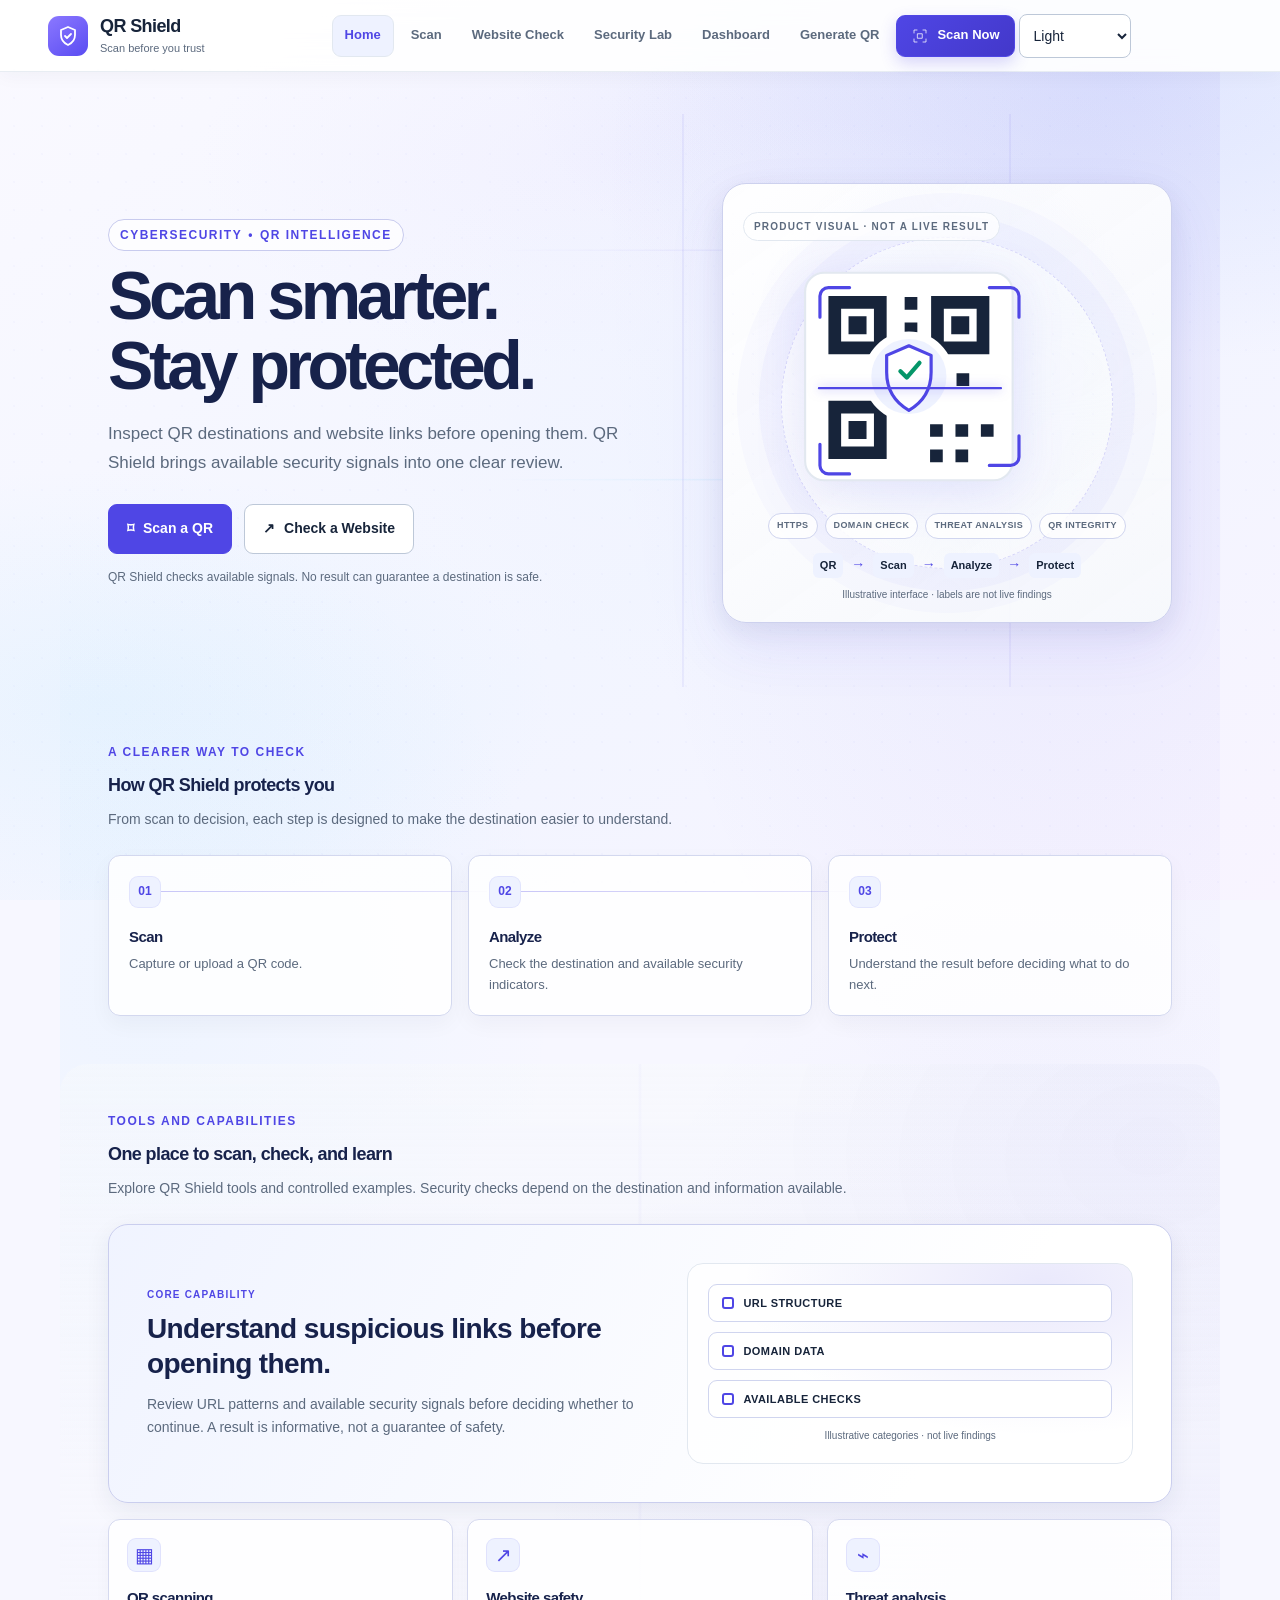
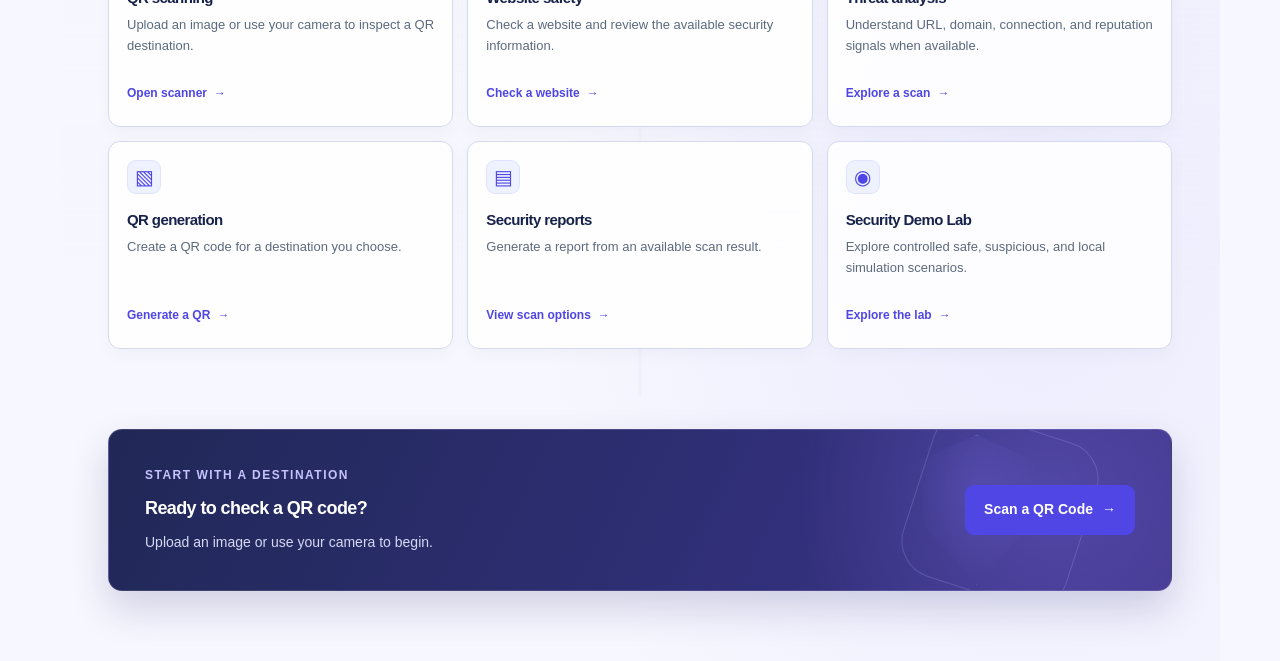
==== frontend/index.html @ 705b81ba "Finalize QR Shield UI and dark mode" ====
<!doctype html>
<html lang="en">
<head>
    <meta charset="utf-8">
    <meta name="viewport" content="width=device-width, initial-scale=1">
    <meta name="description" content="Check QR destinations before opening them. Scan a QR code or review a website with QR Shield.">
    <title>QR Shield · Scan before you trust</title>
    <script src="theme.js"></script>
    <link rel="stylesheet" href="navigation.css">
    <link rel="stylesheet" href="theme.css">
    <link rel="stylesheet" href="master-design.css">
    <link rel="stylesheet" href="product-ux.css">
    <script src="navigation.js" defer></script>
</head>
<body data-page="home">
    <header class="qs-header">
        <a class="qs-brand" href="index.html" aria-label="QR Shield home">
            <span class="qs-brand-mark" aria-hidden="true">
                <svg viewBox="0 0 24 24" fill="none" stroke="currentColor" stroke-width="1.8" stroke-linecap="round" stroke-linejoin="round"><path d="M12 3 19 6v5c0 4.7-2.9 8.1-7 10-4.1-1.9-7-5.3-7-10V6l7-3Z"/><path d="m9 12 2 2 4-4"/></svg>
            </span>
            <span class="qs-brand-copy"><span class="qs-brand-name">QR Shield</span><span class="qs-brand-subtitle">Scan before you trust</span></span>
        </a>
        <button class="qs-menu-toggle" type="button" aria-label="Open navigation menu" aria-controls="primary-navigation" aria-expanded="false"><span class="qs-menu-icon" aria-hidden="true"></span></button>
        <nav class="qs-nav-links" id="primary-navigation" aria-label="Main navigation">
            <a class="qs-nav-link" href="index.html" aria-current="page">Home</a>
            <a class="qs-nav-link" href="scan.html">Scan</a>
            <a class="qs-nav-link" href="website-checker.html">Website Check</a>
            <a class="qs-nav-link" href="security-lab.html">Security Lab</a>
            <a class="qs-nav-link" href="dashboard.html">Dashboard</a>
            <a class="qs-nav-link" href="generate.html">Generate QR</a>
        </nav>
        <button class="qs-theme-toggle" type="button" data-theme-toggle aria-label="Color theme" aria-describedby="theme-state"><svg aria-hidden="true" viewBox="0 0 24 24" fill="none" stroke="currentColor" stroke-width="1.7"><circle cx="12" cy="12" r="4"/><path d="M12 2v2m0 16v2M2 12h2m16 0h2M5 5l1.5 1.5m11 11L19 19M5 19l1.5-1.5m11-11L19 5"/></svg></button>
        <span class="theme-state" id="theme-state" data-theme-state>Current theme: light</span>
    </header>

    <main class="app-workspace home-page" id="main-content">
        <section class="home-hero" aria-labelledby="home-title">
            <div class="home-hero-copy">
                <p class="intro-kicker">CYBERSECURITY <span aria-hidden="true">•</span> QR INTELLIGENCE</p>
                <h1 id="home-title">Scan smarter.<br>Stay protected.</h1>
                <p class="home-lede">Inspect QR destinations and website links before opening them. QR Shield brings available security signals into one clear review.</p>
                <div class="home-actions">
                    <a class="primary-btn home-primary-action" href="scan.html"><span aria-hidden="true">⌑</span> Scan a QR</a>
                    <a class="secondary-btn home-secondary-action" href="website-checker.html"><span aria-hidden="true">↗</span> Check a Website</a>
                </div>
                <p class="home-limit">QR Shield checks available signals. No result can guarantee a destination is safe.</p>
            </div>
            <div class="home-visual" role="img" aria-label="Illustrative QR Shield interface showing a QR code, scanning beam, and security shield. Decorative labels, not live scan results.">
                <div class="visual-caption">PRODUCT VISUAL · NOT A LIVE RESULT</div>
                <svg class="home-qr-illustration" viewBox="0 0 340 260" aria-hidden="true">
                    <rect x="36" y="30" width="196" height="196" rx="18" fill="var(--surface-raised)" stroke="var(--line)" stroke-width="2"/>
                    <path d="M50 72V52a8 8 0 0 1 8-8h20m132 0h20a8 8 0 0 1 8 8v20m0 112v20a8 8 0 0 1-8 8h-20M78 220H58a8 8 0 0 1-8-8v-20" fill="none" stroke="var(--action)" stroke-width="3" stroke-linecap="round"/>
                    <g fill="var(--ink)">
                        <path d="M58 52h55v55H58zm12 12v31h31V64zm7 7h17v17H77zM155 52h55v55h-55zm12 12v31h31V64zm7 7h17v17h-17zM58 151h55v55H58zm12 12v31h31v-31zm7 7h17v17H77zM130 53h12v12h-12zm0 24h12v12h-12zm0 24h12v12h-12zm25 24h12v12h-12zm24 0h12v12h-12zm-49 24h12v12h-12zm24 24h12v12h-12zm24 0h12v12h-12zm24 0h12v12h-12zm-48 24h12v12h-12zm24 0h12v12h-12zm24-24h12v12h-12z"/>
                    </g>
                    <circle cx="134" cy="128" r="39" fill="var(--accent-soft)" stroke="var(--surface-raised)" stroke-width="7"/>
                    <path d="m134 99 21 9v16c0 18-9 29-21 36-12-7-21-18-21-36v-16z" fill="var(--surface-raised)" stroke="var(--action)" stroke-width="3" stroke-linejoin="round"/>
                    <path d="m126 123 6 6 12-14" fill="none" stroke="var(--safe)" stroke-width="4" stroke-linecap="round" stroke-linejoin="round"/>
                    <path class="home-scan-line" d="M49 139h172" stroke="var(--action)" stroke-width="2" stroke-linecap="round"/>
                </svg>
                <div class="home-signal-chips" aria-hidden="true">
                    <span>HTTPS</span><span>DOMAIN CHECK</span><span>THREAT ANALYSIS</span><span>QR INTEGRITY</span>
                </div>
                <div class="home-flow" aria-hidden="true">
                    <span>QR</span><i>→</i><span>Scan</span><i>→</i><span>Analyze</span><i>→</i><span>Protect</span>
                </div>
                <p class="home-visual-note">Illustrative interface · labels are not live findings</p>
            </div>
        </section>

        <section class="home-section" aria-labelledby="how-title">
            <div class="home-section-heading">
                <p class="intro-kicker">A CLEARER WAY TO CHECK</p>
                <h2 id="how-title">How QR Shield protects you</h2>
                <p>From scan to decision, each step is designed to make the destination easier to understand.</p>
            </div>
            <ol class="home-steps">
                <li><span>01</span><h3>Scan</h3><p>Capture or upload a QR code.</p></li>
                <li><span>02</span><h3>Analyze</h3><p>Check the destination and available security indicators.</p></li>
                <li><span>03</span><h3>Protect</h3><p>Understand the result before deciding what to do next.</p></li>
            </ol>
        </section>

        <section class="home-section home-checks-section" aria-labelledby="checks-title">
            <div class="home-section-heading">
                <p class="intro-kicker">TOOLS AND CAPABILITIES</p>
                <h2 id="checks-title">One place to scan, check, and learn</h2>
                <p>Explore QR Shield tools and controlled examples. Security checks depend on the destination and information available.</p>
            </div>
            <article class="home-feature-highlight">
                <div>
                    <p class="feature-eyebrow">CORE CAPABILITY</p>
                    <h3>Understand suspicious links before opening them.</h3>
                    <p>Review URL patterns and available security signals before deciding whether to continue. A result is informative, not a guarantee of safety.</p>
                </div>
                <div class="feature-signal-visual" aria-hidden="true">
                    <span>URL STRUCTURE</span><span>DOMAIN DATA</span><span>AVAILABLE CHECKS</span>
                    <small>Illustrative categories · not live findings</small>
                </div>
            </article>
            <div class="home-checks">
                <article><span aria-hidden="true">▦</span><h3>QR scanning</h3><p>Upload an image or use your camera to inspect a QR destination.</p><a class="home-feature-link" href="scan.html">Open scanner <span aria-hidden="true">→</span></a></article>
                <article><span aria-hidden="true">↗</span><h3>Website safety</h3><p>Check a website and review the available security information.</p><a class="home-feature-link" href="website-checker.html">Check a website <span aria-hidden="true">→</span></a></article>
                <article><span aria-hidden="true">⌁</span><h3>Threat analysis</h3><p>Understand URL, domain, connection, and reputation signals when available.</p><a class="home-feature-link" href="scan.html">Explore a scan <span aria-hidden="true">→</span></a></article>
                <article><span aria-hidden="true">▧</span><h3>QR generation</h3><p>Create a QR code for a destination you choose.</p><a class="home-feature-link" href="generate.html">Generate a QR <span aria-hidden="true">→</span></a></article>
                <article><span aria-hidden="true">▤</span><h3>Security reports</h3><p>Generate a report from an available scan result.</p><a class="home-feature-link" href="scan.html">View scan options <span aria-hidden="true">→</span></a></article>
                <article><span aria-hidden="true">◉</span><h3>Security Demo Lab</h3><p>Explore controlled safe, suspicious, and local simulation scenarios.</p><a class="home-feature-link" href="security-lab.html">Explore the lab <span aria-hidden="true">→</span></a></article>
            </div>
        </section>

        <section class="home-next-step" aria-labelledby="next-step-title">
            <div><p class="intro-kicker">START WITH A DESTINATION</p><h2 id="next-step-title">Ready to check a QR code?</h2><p>Upload an image or use your camera to begin.</p></div>
            <a class="primary-btn home-primary-action" href="scan.html">Scan a QR Code <span aria-hidden="true">→</span></a>
        </section>
    </main>
</body>
</html>
---- frontend/navigation.css ----
﻿/* Application shell. This file owns navigation geometry at every breakpoint. */
html:not(.show-experimental-ml) .qs-nav-link[href="experimental-warning.html"] { display:none !important; }
.qs-header { box-sizing:border-box; background:var(--sidebar-bg,var(--surface,#fff)); color:var(--ink); z-index:100; }
.qs-brand { display:flex; align-items:center; gap:12px; color:inherit; text-decoration:none; min-width:0; }
.qs-brand-mark { display:grid; place-items:center; width:42px; height:42px; flex:0 0 42px; background:linear-gradient(135deg, #4F46E5 0%, #7C3AED 100%); box-shadow:0 4px 12px rgba(79, 70, 229, 0.28); color:var(--action-ink,#fff); border-radius:12px; }
.qs-brand-mark svg { display:block; width:24px; height:24px; }
.qs-brand-name { display:block; color:var(--ink); font-size:19px; font-weight:750; letter-spacing:-.5px; line-height:1.3; }
.qs-brand-subtitle { display:block; margin-top:3px; font-size:12px; color:var(--muted); line-height:1.4; }
.qs-nav-links { display:flex; flex-direction:column; gap:6px; min-width:0; min-height:0; margin:0; }
.qs-nav-link { display:flex; align-items:center; gap:12px; min-height:46px; width:100%; padding:11px 14px; border:1px solid transparent; border-radius:10px; color:var(--muted); background:transparent; text-decoration:none; text-align:left; font:inherit; font-size:14px; font-weight:550; line-height:1.4; cursor:pointer; box-sizing:border-box; transition:all .16s ease; }
.qs-nav-link svg { display:block; width:20px; height:20px; max-width:22px; max-height:22px; flex:0 0 20px; margin:0; overflow:hidden; stroke-width:1.8; }
.qs-nav-link:hover { background:var(--hover-bg); color:var(--accent-ink); }
.qs-nav-link[aria-current=page] { background:var(--accent-soft); color:var(--action); font-weight:600; border-color:rgba(199, 210, 254, 0.6); box-shadow:0 1px 3px rgba(79, 70, 229, 0.06); }
.qs-nav-footer { display:flex; flex-direction:column; gap:12px; margin-top:auto; padding-top:22px; border-top:1px solid var(--line); }
.qs-nav-footer-label { display:block; color:var(--muted); font-size:12px; font-weight:600; margin:0 0 7px 2px; }
.qs-nav-footer .qs-theme-toggle,.qs-nav-footer select.qs-theme-select { width:100%; height:44px; margin:0; font-size:14px; border:1px solid var(--field-border); border-radius:8px; padding:9px 12px; background:var(--field-bg); color:var(--ink); }
.qs-nav-footer button.qs-nav-link:hover { background:var(--danger-bg); color:var(--danger-ink); }
.qs-menu-toggle,.qs-drawer-close { display:grid; place-items:center; width:44px; height:44px; padding:0; border:1px solid var(--line); border-radius:9px; background:var(--surface); color:var(--ink); cursor:pointer; }
.qs-menu-icon,.qs-menu-icon::before,.qs-menu-icon::after { display:block; width:19px; height:2px; border-radius:2px; background:currentColor; }
.qs-menu-icon { position:relative; }
.qs-menu-icon::before,.qs-menu-icon::after { content:""; position:absolute; left:0; }
.qs-menu-icon::before { top:-6px; }.qs-menu-icon::after { top:6px; }
.qs-drawer-close svg { width:20px; height:20px; }
.qs-drawer-heading { display:flex; align-items:center; justify-content:space-between; padding-bottom:20px; margin-bottom:12px; border-bottom:1px solid var(--line); font-size:16px; font-weight:700; color:var(--ink); }
.qs-nav-backdrop { position:fixed; inset:0; z-index:90; border:0; padding:0; background:rgba(15,23,42,.52); }
.qs-nav-backdrop[hidden] { display:none; }
.qs-nav-link:focus-visible,.qs-menu-toggle:focus-visible,.qs-drawer-close:focus-visible { outline:3px solid var(--focus) !important; outline-offset:3px; }
.qs-skip-link { position:fixed; left:16px; top:-80px; z-index:2000; padding:12px 18px; border-radius:8px; background:var(--surface); color:var(--ink); }
.qs-skip-link:focus { top:12px; }
body.qs-menu-open { overflow:hidden; }
body[data-page] :is(main.app-workspace,.scanner-shell,.website-shell,.experimental-main) { min-width:0; width:100%; max-width:1440px; box-sizing:border-box; margin:0 auto; padding:32px; }
@media(min-width:1200px) {
 body[data-page] { padding:0 0 0 248px; }
 .qs-header { position:fixed; inset:0 auto 0 0; width:248px; height:100vh; height:100dvh; display:flex; flex-direction:column; align-items:stretch; padding:30px 18px 22px; border-right:1px solid var(--line); border-radius:0; box-shadow:none; overflow:auto; }
 .qs-header>.qs-brand { padding:0 6px 30px; }
 .qs-nav-links { flex:1 1 auto; min-height:0; overflow-y:auto; overscroll-behavior:contain; }
 .qs-nav-footer { margin-top:auto; }
 .qs-menu-toggle,.qs-drawer-heading,.qs-nav-backdrop { display:none; }
 body[data-page] :is(main.app-workspace,.scanner-shell,.website-shell,.experimental-main) { padding:36px clamp(24px,3vw,48px) 56px; }
}
@media(max-width:1199.98px) {
 html { scroll-padding-top:88px; }
 body[data-page] { padding:0; }
 .qs-header { position:sticky; inset:0 0 auto; display:flex; align-items:center; justify-content:space-between; height:72px; min-height:72px; padding:0 24px; border-bottom:1px solid var(--line); border-radius:0; }
 .qs-brand-subtitle { font-size:12px; }
 .qs-nav-links { position:fixed; inset:0 auto 0 0; width:min(304px,88vw); height:100vh; height:100dvh; padding:20px 18px; background:var(--surface); border-right:1px solid var(--line); box-shadow:16px 0 48px #0002; overflow:auto; overscroll-behavior:contain; transform:translateX(-105%); visibility:hidden; transition:transform .22s ease,visibility .22s; z-index:110; }
 .qs-header.is-open .qs-nav-links { transform:translateX(0); visibility:visible; }
 .qs-nav-footer { padding-top:18px; }
 body[data-page] :is(main.app-workspace,.scanner-shell,.website-shell,.experimental-main) { padding:28px 24px 40px; }
}
@media(max-width:599px) {
 .qs-header { height:66px; min-height:66px; padding:0 16px; }
 .qs-brand-mark { width:36px; height:36px; flex-basis:36px; border-radius:9px; }
 .qs-brand-name { font-size:18px; }.qs-brand-subtitle { font-size:11px; }
 body[data-page] :is(main.app-workspace,.scanner-shell,.website-shell,.experimental-main) { padding:24px 16px 36px; }
}
@media(prefers-reduced-motion:reduce) { .qs-nav-links,.qs-nav-link { transition:none; } }


@media(min-width:1200px) {
 .qs-header {
  background-image: url("data:image/svg+xml,%3Csvg xmlns='http://www.w3.org/2000/svg' viewBox='0 0 248 220' fill='none'%3E%3Cpath d='M 0 130 C 70 100 150 170 248 120' stroke='rgba(199, 210, 254, 0.45)' stroke-width='1.8' fill='none'/%3E%3Cpath d='M 0 165 C 80 135 160 195 248 155' stroke='rgba(165, 180, 252, 0.35)' stroke-width='1.5' fill='none'/%3E%3Cpath d='M 0 195 C 90 175 175 210 248 185' stroke='rgba(224, 231, 255, 0.5)' stroke-width='1.2' fill='none'/%3E%3Cpath d='M 0 150 C 80 120 160 180 248 140 L 248 220 L 0 220 Z' fill='rgba(224, 231, 255, 0.15)'/%3E%3C/svg%3E");
  background-position: bottom left;
  background-repeat: no-repeat;
  background-size: 248px 220px;
 }
 html[data-theme="dark"] .qs-header {
  background-image: url("data:image/svg+xml,%3Csvg xmlns='http://www.w3.org/2000/svg' viewBox='0 0 248 220' fill='none'%3E%3Cpath d='M 0 130 C 70 100 150 170 248 120' stroke='rgba(99, 102, 241, 0.25)' stroke-width='1.8' fill='none'/%3E%3Cpath d='M 0 165 C 80 135 160 195 248 155' stroke='rgba(129, 140, 248, 0.2)' stroke-width='1.5' fill='none'/%3E%3Cpath d='M 0 195 C 90 175 175 210 248 185' stroke='rgba(99, 102, 241, 0.15)' stroke-width='1.2' fill='none'/%3E%3C/svg%3E");
 }
}
---- frontend/theme.css ----
/* Shared palettes, controls, result components and motion. Shell geometry lives in navigation.css. */
:root {
 --action-ink:#fff;
 --app-bg:#F3F0FF;
 --app-gradient:linear-gradient(135deg, #F3F0FF 0%, #F6F7FF 35%, #EAF3FF 75%, #EEF2FF 100%);
 --app-ambient-glows:radial-gradient(ellipse 65% 45% at 88% 12%, rgba(199, 210, 254, 0.45) 0%, rgba(224, 231, 255, 0.2) 45%, transparent 75%), radial-gradient(ellipse 55% 40% at 8% 85%, rgba(186, 230, 253, 0.35) 0%, transparent 65%), radial-gradient(ellipse 45% 35% at 48% 18%, rgba(237, 233, 254, 0.4) 0%, transparent 55%);
 --surface-raised:#FFFFFF; --surface-soft:#F8FAFC; --field-bg:#FFFFFF; --hover-bg:#EEF2FF; --accent-soft:#EEF2FF; --accent-ink:#4F46E5; --action:#4F46E5; --action-hover:#4338CA; --field-border:#CBD5E1; --focus:#4F46E5;
 --safe-bg:#ECFDF5; --warning-bg:#FFFBEB; --danger-bg:#FEF2F2; --safe-ink:#065F46; --warning-ink:#92400E; --danger-ink:#991B1B;
 --navy:#0F172A; --ink:#0F172A; --muted:#64748B; --purple:#4F46E5; --purple-dark:#4338CA; --violet:#4F46E5; --line:rgba(226, 232, 240, 0.9); --border:rgba(226, 232, 240, 0.9); --surface:rgba(255, 255, 255, 0.96); --sidebar-bg:rgba(255, 255, 255, 0.98);
 --safe:#059669; --suspicious:#D97706; --unsafe:#DC2626; --neutral:#64748B;
 --space-1:4px; --space-2:8px; --space-3:12px; --space-4:16px; --space-6:24px; --space-8:32px;
 --radius:16px; --shadow:0 8px 24px rgba(148, 163, 184, 0.12), 0 2px 6px rgba(148, 163, 184, 0.04);
 --shadow-hover:0 12px 30px rgba(148, 163, 184, 0.18), 0 4px 10px rgba(148, 163, 184, 0.06);
 font-family:Inter,ui-sans-serif,-apple-system,BlinkMacSystemFont,"Segoe UI",sans-serif; color-scheme:light;

 /* Ambient artwork variables (Light Mode) */
 --ambient-shield-stroke1:rgba(255, 255, 255, 0.85);
 --ambient-shield-stroke2:rgba(199, 210, 254, 0.5);
 --ambient-shield-stroke3:rgba(165, 180, 252, 0.25);
 --ambient-facet-l1:rgba(255, 255, 255, 0.65);
 --ambient-facet-l2:rgba(224, 231, 255, 0.3);
 --ambient-facet-r1:rgba(199, 210, 254, 0.45);
 --ambient-facet-r2:rgba(165, 180, 252, 0.2);
 --ambient-shield-ridge:rgba(255, 255, 255, 0.7);
 --ambient-shield-inner-stroke:rgba(255, 255, 255, 0.5);
 --ambient-shield-inner-l:rgba(255, 255, 255, 0.22);
 --ambient-shield-inner-r:rgba(199, 210, 254, 0.25);
 --ambient-cube-t1:rgba(255, 255, 255, 0.8);
 --ambient-cube-t2:rgba(224, 231, 255, 0.55);
 --ambient-cube-l1:rgba(199, 210, 254, 0.65);
 --ambient-cube-l2:rgba(165, 180, 252, 0.4);
 --ambient-cube-r1:rgba(165, 180, 252, 0.5);
 --ambient-cube-r2:rgba(129, 140, 248, 0.3);
 --ambient-cube-border:rgba(255, 255, 255, 0.6);
 --ambient-wave-c1:rgba(165, 180, 252, 0.15);
 --ambient-wave-c2:rgba(165, 180, 252, 0.45);
 --ambient-wave-c3:rgba(199, 210, 254, 0.4);
 --ambient-wave-c4:rgba(224, 231, 255, 0.1);
}
:root[data-theme="dark"] {
 color-scheme:dark; --app-bg:#0B0F19;
 --app-gradient:linear-gradient(135deg, #0B0F19 0%, #0F172A 35%, #131D31 75%, #0F172A 100%);
 --app-ambient-glows:radial-gradient(ellipse 65% 45% at 88% 12%, rgba(99, 102, 241, 0.18) 0%, rgba(79, 70, 229, 0.08) 45%, transparent 75%), radial-gradient(ellipse 55% 40% at 8% 85%, rgba(56, 189, 248, 0.12) 0%, transparent 65%), radial-gradient(ellipse 45% 35% at 48% 18%, rgba(139, 92, 246, 0.12) 0%, transparent 55%);
 --surface:rgba(30, 41, 59, 0.94); --surface-raised:#1E293B; --surface-soft:#172236; --sidebar-bg:rgba(15, 23, 42, 0.98); --field-bg:#172236; --hover-bg:#2D3D54;
 --navy:#F8FAFC; --ink:#F1F5F9; --muted:#94A3B8; --purple:#818CF8; --purple-dark:#6366F1; --violet:#818CF8; --neutral:#94A3B8;
 --line:rgba(51, 65, 85, 0.85); --border:rgba(51, 65, 85, 0.85); --field-border:#475569; --accent-soft:#1E1B4B; --accent-ink:#A5B4FC; --action:#6366F1; --action-hover:#818CF8; --focus:#818CF8;
 --safe:#34D399; --suspicious:#FBBF24; --unsafe:#F87171; --safe-ink:#34D399; --warning-ink:#FBBF24; --danger-ink:#F87171;
 --safe-bg:#064E3B40; --warning-bg:#78350F40; --danger-bg:#7F1D1D40; --shadow:0 8px 26px rgba(0,0,0,0.3);
 --shadow-hover:0 12px 32px rgba(0, 0, 0, 0.42);

 /* Ambient artwork variables (Dark Mode) */
 --ambient-shield-stroke1:rgba(165, 180, 252, 0.4);
 --ambient-shield-stroke2:rgba(129, 140, 248, 0.25);
 --ambient-shield-stroke3:rgba(99, 102, 241, 0.1);
 --ambient-facet-l1:rgba(99, 102, 241, 0.16);
 --ambient-facet-l2:rgba(79, 70, 229, 0.08);
 --ambient-facet-r1:rgba(56, 189, 248, 0.14);
 --ambient-facet-r2:rgba(30, 41, 59, 0.1);
 --ambient-shield-ridge:rgba(165, 180, 252, 0.3);
 --ambient-shield-inner-stroke:rgba(129, 140, 248, 0.25);
 --ambient-shield-inner-l:rgba(99, 102, 241, 0.1);
 --ambient-shield-inner-r:rgba(56, 189, 248, 0.08);
 --ambient-cube-t1:rgba(165, 180, 252, 0.3);
 --ambient-cube-t2:rgba(129, 140, 248, 0.15);
 --ambient-cube-l1:rgba(99, 102, 241, 0.25);
 --ambient-cube-l2:rgba(79, 70, 229, 0.12);
 --ambient-cube-r1:rgba(56, 189, 248, 0.2);
 --ambient-cube-r2:rgba(30, 41, 59, 0.1);
 --ambient-cube-border:rgba(129, 140, 248, 0.3);
 --ambient-wave-c1:rgba(99, 102, 241, 0.08);
 --ambient-wave-c2:rgba(129, 140, 248, 0.22);
 --ambient-wave-c3:rgba(56, 189, 248, 0.18);
 --ambient-wave-c4:rgba(99, 102, 241, 0.06);
}
:root { background:var(--app-bg); }
* { box-sizing:border-box; }
body[data-page],body.auth-page { font-family:Inter,ui-sans-serif,-apple-system,BlinkMacSystemFont,"Segoe UI",sans-serif; color:var(--ink); font-size:14px; line-height:1.55; -webkit-font-smoothing:antialiased; }
body[data-page], body.auth-page {
 display:block; margin:0; min-height:100vh;
 background-color:var(--app-bg);
 background-image:var(--app-ambient-glows), var(--app-gradient);
 background-attachment:fixed;
 background-repeat:no-repeat;
 background-size:cover;
 overflow-x:clip;
}
button,input,textarea,select { font:inherit; }
button,a,input,textarea,select { -webkit-tap-highlight-color:transparent; }
:focus-visible { outline:3px solid var(--focus,#4F46E5) !important; outline-offset:3px; }
[hidden] { display:none !important; }
button { transition:background .16s,border-color .16s; }
button:disabled { cursor:not-allowed; }
body[data-page] h1 { font-size:32px; line-height:1.2; font-weight:700; letter-spacing:-1.1px; color:var(--navy); margin:0; }
body[data-page] h1 span { color:inherit; background:none; -webkit-text-fill-color:currentColor; }
body[data-page] h2 { color:var(--ink); font-size:18px; letter-spacing:-.4px; }
body[data-page] .intro-kicker,body[data-page] .hero-kicker,body[data-page] .eyebrow { color:var(--accent-ink); font-size:12px; letter-spacing:1.5px; text-transform:uppercase; margin:0 0 10px; font-weight:700; }
body[data-page] .intro-kicker::before { display:none; }
body[data-page] .card,body[data-page] .results-card,body[data-page] .analysis-card { border:1px solid var(--line); border-radius:var(--radius); box-shadow:var(--shadow); background:var(--surface); padding:26px; animation:none; }
body[data-page] .card::before { display:none; }
body[data-page] .subtitle,body[data-page] .card-subtitle,body[data-page] .section-subtitle { color:var(--muted); font-size:14px; line-height:1.6; }
body[data-page] input:not([type=file]):not([type=checkbox]):not([type=radio]):not([type=color]),body[data-page] textarea,body[data-page] select { border:1px solid #cbd3e1 !important; border-radius:8px !important; min-height:46px; background:#fff !important; color:var(--ink) !important; padding:11px 13px !important; }
body[data-page] label { color:#354158; font-size:14px; }
body[data-page] .primary-btn,body[data-page] .scan-btn,body[data-page] .scan-again-btn,body[data-page] #analyze-button,body[data-page] .confirm-scan-btn { background:var(--purple); border:1px solid var(--purple); color:#fff; border-radius:8px; min-height:46px; box-shadow:none; font-size:14px; font-weight:600; }
body[data-page] .primary-btn:hover:not(:disabled),body[data-page] .scan-btn:hover:not(:disabled),body[data-page] #analyze-button:hover { background:var(--purple-dark); transform:none; }
body[data-page] .scan-btn:disabled { background:#dfe3ed; border-color:#dfe3ed; color:#627088; opacity:1; }
body[data-page] .secondary-btn,body[data-page] .report-btn,body[data-page] .switch-cam-btn,body[data-page] .retake-btn { min-height:44px; border:1px solid #cbd3e1; border-radius:8px; background:#fff; color:#354158; }
body[data-page] .bg-shape,body[data-page] .intro-visual,body[data-page] .scanner-illustration { display:none; }
/* Scanner workspace: content-first heading, upload surface, contextual rail. */
body[data-page=scan] .scanner-intro { display:block; margin:0 0 28px; }
body[data-page=scan] .scanner-intro>h1 { font-size:32px; max-width:none; margin:0; }
body[data-page=scan] .intro-copy { max-width:780px; margin:12px 0 0; font-size:15px; line-height:1.7; }
body[data-page=scan] .scanner-layout { display:grid; grid-template-columns:minmax(0,1fr) 272px; gap:24px; padding:0; align-items:start; }
body[data-page=scan] .scanner-workspace { min-width:0; }
body[data-page=scan] .scanner-context { display:grid; gap:16px; min-width:0; }
body[data-page=scan] .feature-list { display:grid; gap:0; padding:8px 20px; background:var(--surface); border:1px solid var(--line); border-radius:var(--radius); max-width:none; margin:0; }
body[data-page=scan] .feature-item { border:0; border-bottom:1px solid var(--line); border-radius:0; padding:18px 0; font-size:14px; line-height:1.5; background:none; }
body[data-page=scan] .feature-item:last-child { border:0; }
body[data-page=scan] .feature-mark { background:var(--accent-soft); color:var(--accent-ink); border:0; width:34px; height:34px; flex-basis:34px; }
body[data-page=scan] .intro-note { margin:0; padding:18px; border:1px solid var(--line); border-radius:var(--radius); color:var(--muted); background:var(--surface-soft); font-size:14px; line-height:1.7; }
body[data-page=scan] .intro-note::before { display:none; }
body[data-page=scan] #upload-card { max-width:none; width:100%; margin:0; }
body[data-page=scan] #upload-card h2 { text-align:left; margin:0 0 6px; font-size:20px; }
body[data-page=scan] #upload-card>.subtitle { text-align:left; margin:0 0 22px; }
body[data-page=scan] .mode-toggle { background:var(--surface-soft); border:1px solid var(--line); padding:4px; border-radius:10px; margin-bottom:20px; }
body[data-page=scan] .mode-btn { min-height:46px; font-size:14px; background:none; color:var(--muted); border:0; border-radius:7px; }
body[data-page=scan] .mode-btn.active { background:var(--surface); color:var(--accent-ink); box-shadow:0 1px 4px #17203315; }
body[data-page=scan] .drop-zone { background:var(--surface-soft); border:1.5px dashed var(--field-border); border-radius:12px; padding:36px 18px; }
body[data-page=scan] .drop-zone:is(:hover,.dragover,:focus-visible) { border-color:var(--action); background:var(--accent-soft); }
body[data-page=scan] .drop-zone .icon { background:var(--accent-soft); color:var(--accent-ink); border:0; width:52px; height:52px; }
body[data-page=scan] .drop-zone p { font-size:15px; }
body[data-page=scan] .drop-zone .hint { font-size:14px; color:var(--muted); }
body[data-page=scan] .scan-options { margin:24px 0; padding-top:20px; border-top:1px solid var(--line); }
body[data-page=scan] .scan-options>h3 { margin:0 0 14px; font-size:15px; color:var(--ink); }
body[data-page=scan] .upi-identity-notice { background:var(--surface-soft); border:1px solid var(--line); padding:16px; font-size:14px; line-height:1.65; margin:12px 0 0; }
body[data-page=scan] .upi-identity-notice strong { font-size:14px; }
body[data-page=scan] #private-scan { min-height:20px; padding:0 !important; }
@media(max-width:999px) {
 body[data-page=scan] .scanner-layout { grid-template-columns:minmax(0,1fr); }
 body[data-page=scan] .scanner-context { grid-template-columns:minmax(0,1fr) minmax(0,1fr); }
}
@media(max-width:599px) {
 body[data-page=scan] .scanner-intro>h1 { font-size:28px; }
 body[data-page=scan] .scanner-intro { margin-bottom:22px; }
 body[data-page=scan] .scanner-context { grid-template-columns:minmax(0,1fr); }
 body[data-page=scan] .drop-zone { padding:28px 14px; }
}
body[data-page=generate] .upi-preview-details { display:grid; grid-template-columns:minmax(0,.8fr) minmax(0,1fr); gap:8px 12px; margin:14px 0; text-align:left; font-size:14px; line-height:1.6; overflow-wrap:anywhere; }
body[data-page=generate] .upi-preview-details dt { color:var(--muted); }
body[data-page=generate] .upi-preview-details dd { margin:0; min-width:0; color:var(--ink); }
body[data-page=generate] #copy-upi-fallback { width:100%; min-height:100px; margin-top:10px; padding:12px; background:var(--surface); color:var(--ink); border:1px solid var(--line); border-radius:8px; overflow-wrap:anywhere; }
body[data-page=generate] .upi-notice { font-size:14px; line-height:1.65; }
body[data-page=generate] .upi-notice p { margin:8px 0 0; }
@media(max-width:480px) { body[data-page=generate] .upi-preview-details { grid-template-columns:minmax(0,1fr); gap:4px; } body[data-page=generate] .upi-preview-details dd { margin-bottom:8px; } }
body[data-page=scan] #results-card :is(.upi-security-summary,.upi-comparison-summary) { grid-column:1 / -1; min-width:0; overflow-wrap:anywhere; }
body[data-page=scan] #results-card .upi-security-summary :is(p,li) { font-size:14px; line-height:1.7; color:var(--ink); }
body[data-page=scan] #results-card .upi-security-summary h4 { margin:18px 0 8px; font-size:15px; color:var(--ink); }
body[data-page=scan] #results-card .upi-security-notes { padding-left:21px; margin:8px 0; }
body[data-page=scan] #results-card .upi-security-notes li + li { margin-top:8px; }
body[data-page=scan] #results-card .upi-review-note { border-left:3px solid var(--warning,#b7791f); padding-left:10px; }
body[data-page=scan] #results-card .upi-field-state { display:block; margin-top:4px; color:var(--muted); font-size:13px; line-height:1.6; }
body[data-page=scan] #results-card .upi-direction-banner { grid-column:1 / -1; min-width:0; padding:20px; border:1px solid var(--line); border-left:4px solid var(--warning-ink); border-radius:12px; background:var(--warning-bg); color:var(--ink); overflow-wrap:anywhere; }
body[data-page=scan] #results-card .upi-direction-banner strong { display:block; margin:8px 0; font-size:clamp(18px,3vw,23px); line-height:1.4; }
body[data-page=scan] #results-card .upi-direction-banner p { margin:8px 0 0; font-size:14px; line-height:1.65; }
body[data-page=scan] #results-card .upi-direction-label { color:var(--warning-ink); font-size:13px; font-weight:700; letter-spacing:.04em; }
body[data-page=scan] #results-card > #verdict-banner.upi-primary-intent { padding:0; border:0; background:transparent; display:block; }
body[data-page=scan] #results-card .upi-recipient-summary { grid-column:1 / -1; min-width:0; overflow-wrap:anywhere; }
body[data-page=scan] #results-card .upi-direction-banner:is(.upi-intent-collect,.upi-intent-conflict) { padding:clamp(24px,4vw,38px); border:2px solid var(--danger-ink); border-left-width:8px; background:var(--danger-bg); }
body[data-page=scan] #results-card :is(.upi-intent-collect,.upi-intent-conflict) :is(strong,.upi-direction-label) { color:var(--danger-ink); }
body[data-page=scan] #results-card :is(.upi-intent-collect,.upi-intent-conflict) strong { font-size:clamp(40px,5vw,64px); font-weight:800; line-height:1.15; }
body[data-page=scan] .results-card { max-width:none; width:100%; margin-top:28px; }
body[data-page=scan] .result-section h3,body[data-page=scan] .risk-explanation h3 { color:var(--ink); font-size:15px; }
body[data-page=scan] .result-row { padding:13px 0; font-size:14px; }
body[data-page=scan] .result-row .label { font-size:13px; }
/* Dashboard and generator components live with their pages. */
/* Isolated lab */
body[data-page=experimental-warning] main>header { padding:0 0 4px; }
body[data-page=experimental-warning] .intro { margin:12px 0 0; max-width:850px; font-size:14px; color:var(--muted); }
body[data-page=experimental-warning] .eyebrow { display:inline-flex; background:#ede8fa; color:#563db4; padding:5px 10px; border-radius:6px; letter-spacing:.8px; }
body[data-page=experimental-warning] .controls { margin:24px 0 20px; }
body[data-page=experimental-warning] .hint,body[data-page=experimental-warning] .notes p { color:#5b687d; font-size:13px; line-height:1.7; }
body[data-page=experimental-warning] .notes { margin-top:20px; }
body[data-page=experimental-warning] .notice { border-left-color:var(--purple); background:#f1edfc; color:#51427c; }
body[data-page=experimental-warning] #live-status:not(:empty) { padding:14px; margin-top:16px; background:#fff7e8; color:#805b1c; border-radius:8px; }
/* Full-height authentication composition */
body.auth-page { margin:0; padding:0; }
.auth-page .auth-layout { display:grid; grid-template-columns:minmax(0,1.05fr) minmax(0,1fr); align-items:stretch; gap:0; max-width:none; min-height:100vh; margin:0; }
.auth-page .intro-area { display:flex; flex-direction:column; justify-content:center; padding:140px clamp(36px,5vw,80px) 64px; position:relative; background:#101a30; color:#fff; overflow:hidden; }
.auth-page .site-header { position:absolute; top:32px; left:clamp(36px,5vw,80px); right:32px; min-height:0; border:0; margin:0; }
.auth-page .header-brand { font-size:23px; }
.auth-page .login-brand-tagline { color:#bac6db; font-size:13px; margin-top:6px; }
.auth-page .header-mark { color:#d1c6ff; background:#ffffff0d; border-color:#ffffff25; }
.auth-page .header-note { display:none; }
.auth-page .eyebrow { color:#b5a5f0; font-size:11px; margin-bottom:20px; }
.auth-page .eyebrow::before { background:#9e87ec; }
.auth-page .hero-title { font-size:clamp(36px,3.4vw,50px); letter-spacing:-2px; max-width:540px; line-height:1.12; }
.auth-page .hero-title span { color:#baa9ff; }
.auth-page .hero-description { color:#aeb9d0; font-size:15px; max-width:460px; margin-top:22px; line-height:1.8; }
.auth-page .security-art { position:relative; width:100%; max-width:490px; padding:36px 20px 20px; margin:28px 0 20px; background:#ffffff05; border:1px solid #ffffff18; border-radius:18px; }
.auth-page .security-art svg { width:100%; filter:drop-shadow(0 12px 24px #00000020); }
.auth-page .art-label { position:absolute; top:17px; left:22px; font-size:9px; letter-spacing:2px; color:#9da9c5; }
.auth-page .auth-caption { color:#9da9c5; font-size:12px; margin:0; max-width:450px; }
.auth-page .card { align-self:center; justify-self:center; width:100%; max-width:460px; margin:0; padding:40px; border:1px solid var(--border); border-radius:var(--radius); box-shadow:var(--shadow); background:var(--surface); }
.auth-page .intro-area { border-radius: 20px; margin: 24px 0 24px 24px; }
@media (max-width: 1000px) { .auth-page .intro-area { margin: 0; border-radius: 0; } }
.auth-page .card::before { display:none; }
.auth-page .auth-kicker { color:var(--accent-ink); font-size:12px; font-weight:700; letter-spacing:1.8px; margin:0 0 18px; }
.auth-page h1 { font-size:32px; letter-spacing:-1px; color:var(--navy); }
.auth-page .form-description { font-size:15px; margin:10px 0 32px; color:var(--muted); }
.auth-page .input-group label { font-size:14px; }
.auth-page .input-group input { border:1px solid #cbd3e1; border-radius:8px; background:#fff; font-size:14px; }
.auth-page #submit-btn { border-radius:8px; background:var(--purple); border-color:var(--purple); box-shadow:none; }
.auth-page #submit-btn:hover { background:var(--purple-dark); }
.auth-page .toggle-form { font-size:14px; }
.auth-page #message { font-size:14px; }
.auth-page .input-group input { font-size:16px; }
.auth-page .page-footer { display:none; }
@media(max-width:1000px) {
 .auth-page .card { padding:36px; }
 .auth-page .intro-area { padding-left:36px; padding-right:36px; }
}
@media(max-width:768px) {
 body[data-page=scan] input:not([type=file]):not([type=checkbox]):not([type=radio]):not([type=color]) { font-size:16px; width:100%; }
 body[data-page=scan] .mode-btn { min-height:44px; }
 body[data-page] h1,body[data-page=scan] .scanner-intro>h1,body[data-page=dashboard] .dashboard-intro h1 { font-size:28px; }
 body[data-page] .card,body[data-page] .results-card,body[data-page] .analysis-card { padding:20px; }
 body[data-page=scan] .feature-item { font-size:14px; }
 body[data-page=scan] .drop-zone { padding:28px 12px; }
 .auth-page .auth-layout { grid-template-columns:1fr; }
 .auth-page .intro-area { padding:100px 28px 30px; }
 .auth-page .site-header { top:26px; left:28px; }
 .auth-page .hero-title { font-size:36px; letter-spacing:-1.3px; }
 .auth-page .hero-description { font-size:14px; margin-top:16px; }
 .auth-page .security-art,.auth-page .auth-caption { display:none; }
 .auth-page .card { padding:36px 28px; max-width:480px; }
 .auth-page .eyebrow { margin-bottom:14px; }
}
@media(prefers-reduced-motion:reduce) { *,*::before,*::after { animation:none !important; transition:none !important; scroll-behavior:auto !important; } }

/* Shared accessible theme control; no application events are replaced. */
.qs-theme-toggle { display:inline-grid; place-items:center; flex:0 0 44px; width:44px; height:44px; padding:10px; margin:0; border:1px solid var(--field-border); border-radius:10px; background:var(--surface); color:var(--ink); cursor:pointer; }
.qs-theme-toggle:hover { background:var(--hover-bg); border-color:var(--purple); }
.qs-theme-toggle:focus-visible { outline:3px solid var(--focus) !important; outline-offset:3px; }
.qs-theme-toggle svg { display:block; width:22px; height:22px; }
.qs-theme-toggle .theme-moon,html[data-theme=dark] .qs-theme-toggle .theme-sun { display:none; }
html[data-theme=dark] .qs-theme-toggle .theme-moon { display:block; }
.theme-state { position:absolute; width:1px; height:1px; padding:0; margin:-1px; overflow:hidden; clip-path:inset(50%); white-space:nowrap; }
.auth-theme-control { position:absolute; top:24px; right:24px; z-index:30; }
/* Token-backed foundations shared by both palettes. */
body[data-page],body.auth-page { background:var(--app-bg); }
/* body.auth-page inherits app-gradient */
body[data-page] :is(.intro-copy,.legend-percent,.distribution-note,.empty,.time-cell,.type-footnote,.field-hint,.preview-help,.placeholder span,.filter-btn) { color:var(--muted); }
body[data-page=scan] .analysis-stage:not(.is-active):not(.is-complete) { color:var(--muted); }
body[data-page] input:not([type=file]):not([type=checkbox]):not([type=radio]):not([type=color]),body[data-page] textarea,body[data-page] select { background:var(--field-bg) !important; border-color:var(--field-border) !important; }
body[data-page] input::placeholder,body[data-page] textarea::placeholder,.auth-page input::placeholder { color:var(--muted); opacity:1; }
body[data-page] input:focus,body[data-page] textarea:focus,body[data-page] select:focus { border-color:var(--purple) !important; }
body[data-page] .primary-btn,body[data-page] .scan-btn:not(:disabled),body[data-page] .scan-again-btn,body[data-page] #analyze-button,body[data-page] .confirm-scan-btn,.auth-page #submit-btn { background:var(--action); border-color:var(--action); color:var(--action-ink); }
body[data-page] .primary-btn:hover:not(:disabled),body[data-page] .scan-btn:hover:not(:disabled),body[data-page] .scan-again-btn:hover,body[data-page] #analyze-button:hover:not(:disabled),.auth-page #submit-btn:hover:not(:disabled) { background:var(--action-hover); border-color:var(--action-hover); }
body[data-page] .secondary-btn,body[data-page] .report-btn,body[data-page] .switch-cam-btn,body[data-page] .retake-btn { background:var(--surface); border-color:var(--field-border); color:var(--ink); }
body[data-page] .secondary-btn:hover,body[data-page] .report-btn:hover:not(:disabled),body[data-page] .switch-cam-btn:hover,body[data-page] .retake-btn:hover { background:var(--hover-bg); }
body[data-page=generate] .qr-image-frame,body[data-page=generate] .qr-image { background:#fff !important; color:#000; filter:none !important; mix-blend-mode:normal; }
/* Legacy inline page styles are scoped here rather than changing their logic. */
html[data-theme=dark] body[data-page] :is(h1,h2,h3,h4,label,.qs-brand-name,.stat-value,.activity-total,.legend-value,.indicator-name,.verdict-title,.risk-score,.risk-heading,.result-row .value,.summary-panel strong,.upi-identity-notice strong,.card-heading,.tab strong,.placeholder strong) { color:var(--ink); }
html[data-theme=dark] body[data-page] :is(.intro-copy,.intro-note,.subtitle,.card-subtitle,.section-subtitle,.stat-label,.stat-subtext,.legend-row,.legend-percent,.distribution-note,.chart-key,.field-hint,.type-footnote,.preview-help,.preview-status,.placeholder span,.result-row .label,.verdict-explanation,.verdict-disclaimer,.risk-meta,.risk-out-of,.risk-breakdown-empty,.hybrid-line,.risk-contribution-reason,.brand-match-score,.report-status,.analysis-subtitle,.analysis-stage-note,.analysis-current-status,.hint,.notes p,footer) { color:var(--muted); }
html[data-theme=dark] body[data-page] :is(.filter-btn,.mode-btn,.tab,.encoded-content) { color:var(--muted); }
html[data-theme=dark] body[data-page] :is(.filter-btn.active,.filter-btn:hover,.mode-btn.active,.tab[aria-selected=true],.tab:hover:not([aria-selected=true])) { background:var(--accent-soft); border-color:var(--line); color:var(--accent-ink); }
html[data-theme=dark] body[data-page] :is(.tab[aria-selected=true]) strong { color:var(--accent-ink); }
html[data-theme=dark] body[data-page] :is(.result-section,.risk-explanation,.verdict-icon,.indicator-row,.redirect-chain li,.qr-result,.encoded-content,.tab,.table-wrap) { background:var(--surface); border-color:var(--line); }
html[data-theme=dark] body[data-page] :is(.drop-zone,.preview-stage,.risk-panel,.mode-toggle,.filter-list,.analysis-stages,.analysis-progress-track,.redirect-details,.summary-panel,.upi-identity-notice,.mini-meter,.risk-track,.distribution-bar,.content-summary-bar) { background:var(--surface-soft); border-color:var(--line); }
html[data-theme=dark] body[data-page] :is(.drop-zone:hover,.drop-zone.dragover,tbody tr:hover) { background:var(--hover-bg); }
html[data-theme=dark] body[data-page] :is(.feature-mark,.drop-zone .icon,.stat-icon,.indicator-icon,.indicator-count,.placeholder-icon,.tab>svg,.qr-type,.eyebrow,.analysis-visual) { background:var(--accent-soft); border-color:var(--line); color:var(--accent-ink); stroke:currentColor; }
html[data-theme=dark] body[data-page] :is(.intro-note,.upi-notice,.notice.quiet) { background:var(--accent-soft); border-color:var(--line); color:var(--accent-ink); }
html[data-theme=dark] body[data-page] :is(.notice,.risk-contribution,.analysis-error,#live-status:not(:empty)) { background:var(--warning-bg); color:var(--warning-ink); border-color:#6e5530; }
html[data-theme=dark] body[data-page] :is(.risk-contribution-name,.risk-contribution-points,.brand-match-name) { color:var(--warning-ink); }
html[data-theme=dark] body[data-page] :is(.notes .notice,#explanation,#live-explanation) { background:var(--accent-soft); border-color:var(--purple); color:var(--accent-ink); }
html[data-theme=dark] body[data-page] :is(.risk-badge.safe,.status-good,.safe-pill,.badge.safe,.stat-icon.tone-safe,.verdict-safe) { background:var(--safe-bg); color:var(--safe-ink); border-color:#285845; }
html[data-theme=dark] body[data-page] :is(.risk-badge.suspicious,.status-warn,.suspicious-pill,.badge.suspicious,.badge.warning,.stat-icon.tone-warning,.verdict-review,.verdict-suspicious) { background:var(--warning-bg); color:var(--warning-ink); border-color:#6e5530; }
html[data-theme=dark] body[data-page] :is(.risk-badge.unsafe,.status-bad,.unsafe-pill,.badge.unsafe,.stat-icon.tone-danger,.verdict-dangerous) { background:var(--danger-bg); color:var(--danger-ink); border-color:#764052; }
html[data-theme=dark] body[data-page] :is(.risk-badge.neutral,.non-url-pill,.unclassified-pill,.badge.neutral,.stat-icon.tone-neutral,.verdict-neutral) { background:var(--surface-soft); color:var(--muted); border-color:var(--line); }
html[data-theme=dark] body[data-page] .verdict-icon { background:#ffffff08; color:inherit; }
html[data-theme=dark] body[data-page] :is(.result-row,.risk-contribution,.hybrid-calculation,.hybrid-line.final,.table-wrap,th,td,.feature-item,.filter-list,.risk-explanation,.redirect-details) { border-color:var(--line); }
html[data-theme=dark] body[data-page] :is(td,.time-cell,.domain-cell,.content-cell,.empty) { color:var(--muted); }
html[data-theme=dark] body[data-page] th { background:var(--surface-soft); color:var(--muted); }
html[data-theme=dark] body[data-page] :is(.hybrid-line span:last-child,.hybrid-line.final,.hybrid-line.final span:last-child,.redirect-details summary,.result-section .section-heading svg,.risk-explanation-heading svg,code) { color:var(--accent-ink); }
html[data-theme=dark] body[data-page] .activity-chart svg text { fill:var(--muted); }
html[data-theme=dark] body[data-page] .activity-grid-line { stroke:var(--line); }
html[data-theme=dark] body[data-page] .activity-line { stroke:var(--purple); }
html[data-theme=dark] body[data-page] .activity-point { fill:var(--surface); stroke:var(--purple); }
html[data-theme=dark] body[data-page] .activity-point:focus { stroke:#e1d6ff; }
html[data-theme=dark] body[data-page] .activity-area { opacity:.35; }
html[data-theme=dark] body[data-page=scan] :is(.drop-zone p,.feature-item) { color:var(--ink); }
html[data-theme=dark] body[data-page=scan] :is(#expected-vpa-help,.drop-zone .hint) { color:var(--muted); }
html[data-theme=dark] body[data-page=scan] :is(.upi-identity-notice,.summary-panel) { color:var(--muted); }
html[data-theme=dark] body[data-page=scan] #file-name { color:var(--accent-ink); }
html[data-theme=dark] body[data-page=scan] .info-tip { background:var(--surface-raised); border-color:var(--field-border); color:var(--accent-ink); }
html[data-theme=dark] body[data-page=scan] .analysis-stage-indicator { background:var(--surface-raised); border-color:var(--field-border); color:var(--muted); }
html[data-theme=dark] body[data-page=scan] .analysis-progress-meta { color:var(--muted); }
html[data-theme=dark] body[data-page=scan] .analysis-error strong { color:var(--warning-ink); }
html[data-theme=dark] body[data-page=scan] .analysis-actions button { box-shadow:none; }
html[data-theme=dark] body[data-page=scan] .camera-confirmation { background:var(--surface); border-color:var(--line); color:var(--ink); }
html[data-theme=dark] body[data-page=scan] .camera-confirmation h3 { color:var(--ink); }
html[data-theme=dark] body[data-page=generate] .form-message { color:var(--danger-ink); }
html[data-theme=dark] body[data-page=dashboard] .dashboard-status { background:var(--surface); border-color:var(--line); color:var(--muted); }
html[data-theme=dark] body[data-page=dashboard] :is(.dashboard-status.is-error,.dashboard-error-state) { background:var(--danger-bg); border-color:#764052; color:var(--danger-ink); }
html[data-theme=dark] body[data-page=experimental-warning] :is(#explanation.notice,#live-explanation.notice,#warning-label.badge,#live-warning.badge) { background:var(--accent-soft); border-color:var(--purple); color:var(--accent-ink); }
html[data-theme=dark] body[data-page=experimental-warning] .score span { color:var(--muted); }
html[data-theme=dark] body[data-page] :is(.scan-btn:disabled,.primary-btn:disabled,.confirm-scan-btn:disabled) { background:#2a3549; border-color:#3c4b62; color:#b0bdd1; box-shadow:none; }
html[data-theme=dark] body[data-page] :is(.analysis-actions button,.analysis-retry-btn) { background:var(--surface-raised); color:var(--ink); border-color:var(--field-border); }
html[data-theme=dark] body[data-page] .analysis-progress-fill { background:var(--purple); }
html[data-theme=dark] body[data-page] .analysis-stage { color:var(--muted); }
html[data-theme=dark] body[data-page] .analysis-stage.is-active { color:var(--accent-ink); }
html[data-theme=dark] body[data-page] .analysis-stage.is-active .analysis-stage-indicator { background:var(--accent-soft); border-color:var(--purple); }
html[data-theme=dark] body[data-page] .analysis-stage.is-complete .analysis-stage-indicator { background:var(--safe-bg); border-color:var(--safe-ink); color:var(--safe-ink); }
html[data-theme=dark] body[data-page] :is(#status-msg,#report-status)[style*="231"],html[data-theme=dark] .auth-page #message { color:var(--danger-ink) !important; }
html[data-theme=dark] body[data-page] :is(#status-msg,#report-status)[style*="39, 174"],html[data-theme=dark] .auth-page #message[style*="39, 174"] { color:var(--safe-ink) !important; }
html[data-theme=dark] .auth-page :is(h1,.input-group label) { color:var(--ink); }
html[data-theme=dark] .auth-page .input-group input { background:var(--field-bg); color:var(--ink); border-color:var(--field-border); }
html[data-theme=dark] .auth-page .input-group input:focus { border-color:var(--purple); outline-color:var(--focus); }
html[data-theme=dark] .auth-page :is(.toggle-form,.form-description,.toggle-eye) { color:var(--muted); border-color:var(--line); }
html[data-theme=dark] .auth-page .toggle-form button { color:var(--accent-ink); }
html[data-theme=dark] .auth-page .toggle-eye:hover { background:var(--hover-bg); color:var(--ink); }
html[data-theme=dark] .auth-page .strength-bar { background:var(--line); }
html[data-theme=dark] .auth-page .strength-label { color:var(--muted) !important; }
html[data-theme=dark] .auth-page #submit-btn:disabled { background:#46365f; border-color:#5c4a78; color:#e1d8ee; }
html[data-theme=dark] :focus-visible { outline-color:var(--focus) !important; }
@media(max-width:768px) { .auth-theme-control { top:24px; right:20px; } }

/* Final readability polish: retain existing layout, palette and DOM hooks. */
body[data-page=scan] .result-row { line-height:1.65; padding:14px 0; }
body[data-page=scan] .result-row .label { font-size:14px; }
body[data-page=scan] .result-section h3 { font-size:16px; }
body[data-page=scan] .risk-score { font-size:46px; letter-spacing:-1px; }
body[data-page=scan] .risk-badge { font-size:13px; line-height:1.5; }
body[data-page=experimental-warning] :is(.hint,.notes p) { font-size:14px; line-height:1.7; }
@media(max-width:768px) {
}

/* Motion is decorative: content and warnings remain visible from the first frame. */
@media(prefers-reduced-motion:no-preference) {
 body[data-page] button,.auth-page button,body[data-page] .qs-nav-link {
  transition:background-color 180ms ease,border-color 180ms ease,color 180ms ease,box-shadow 180ms ease,transform 120ms ease;
 }
 body[data-page] button:not(:disabled):not([aria-busy=true]):active,.auth-page button:not(:disabled):not([aria-busy=true]):active { transform:translateY(1px); }
 body[data-page] :is(input,textarea,select),.auth-page input { transition:border-color 180ms ease,box-shadow 180ms ease,background-color 180ms ease; }
 body[data-page] :is(input,textarea,select):focus-visible,.auth-page input:focus-visible { box-shadow:0 0 0 3px var(--accent-soft); }
 body[data-page=scan] #results-card { animation:qs-content-arrive 240ms ease-out; }
 body[data-page=generate] #qr-result:not([hidden]) { animation:qs-preview-arrive 240ms ease-out; }
 body[data-page=experimental-warning] :is(#explanation,#live-explanation):not([hidden]),.auth-page #message:not(:empty) { animation:qs-preview-arrive 200ms ease-out; }
 @keyframes qs-content-arrive { from { transform:translateY(4px); } to { transform:translateY(0); } }
 @keyframes qs-preview-arrive { from { box-shadow:0 0 0 2px var(--field-border); } to { box-shadow:0 0 0 0 transparent; } }
}
/* Replace legacy repeating rings with one bounded line during the real pending request. */
body[data-page=scan] .analysis-visual { position:relative; overflow:hidden; }
body[data-page=scan] #analysis-card[aria-busy=true] .analysis-visual { width:min(240px,100%); }
body[data-page=scan] .analysis-visual::before,body[data-page=scan] .analysis-visual::after { animation:none; content:none; }
@media(prefers-reduced-motion:no-preference) {
 body[data-page=scan] #analysis-card[aria-busy=true]:not(.has-error):not(.is-complete) .analysis-visual::after {
  content:""; position:absolute; inset:12% 10% auto; height:2px; border:0; border-radius:1px;
  background:var(--purple); opacity:.65; pointer-events:none; animation:qs-scan-line 1600ms ease-in-out infinite alternate;
 }
 @keyframes qs-scan-line { from { top:12%; } to { top:85%; } }
}
@media(prefers-reduced-motion:reduce) {
 *,*::before,*::after { animation:none !important; transition:none !important; scroll-behavior:auto !important; }
}

/* Dark-only surface refinement; geometry, semantic colors and motion are unchanged. */
:root[data-theme=dark] {
 --surface:#172235; --surface-raised:#1d2b40; --surface-soft:#111b2c;
 --field-bg:#101928; --hover-bg:#223149; --muted:#a3b0c4;
 --line:#304056; --border:#304056; --field-border:#60718c;
 --accent-soft:#25213a; --accent-ink:#c6b6ff;
}
html[data-theme=dark] body[data-page=scan] .drop-zone { border-color:var(--field-border); }
html[data-theme=dark] body[data-page=scan] :is(.drop-zone:hover,.drop-zone.dragover,.drop-zone:focus-visible) {
 background:var(--hover-bg); border-color:var(--purple);
}
html[data-theme=dark] body[data-page=generate] .preview-stage { border-color:var(--field-border); }
html[data-theme=dark] body[data-page=generate] .tab .tab-arrow { color:var(--accent-ink); }
html[data-theme=dark] body[data-page=dashboard] tbody tr:hover { background:var(--surface-raised); }

/* Presentation only: the native camera blob used for scanning is untouched. */
body[data-page=scan] .camera-wrap.captured {
 aspect-ratio:auto; height:220px; padding:8px; background:var(--surface-soft);
 border-color:var(--line); box-shadow:none;
}
body[data-page=scan] .camera-wrap.captured .captured-preview {
 width:100%; height:100%; max-height:100%; aspect-ratio:auto;
 object-fit:contain; background:transparent; border-radius:6px;
}
body[data-page=scan] .camera-wrap.captured ~ .camera-confirmation { margin-top:12px; padding:16px; }
@media(max-width:768px) { body[data-page=scan] .camera-wrap.captured { height:180px; } }

/* Requirement 1 result readability; scoped to scanner results only. */
body[data-page=scan] #results-card .assessment-evidence { margin:14px 0 0; color:var(--ink); font-size:14px; line-height:1.65; }
body[data-page=scan] #results-card :is(.result-row .value,.risk-contribution-reason,.redirect-chain li,.assessment-evidence) { overflow-wrap:anywhere; min-width:0; }
body[data-page=scan] #results-card .risk-contribution { row-gap:8px; }
body[data-page=scan] #results-card .risk-contribution-reason { font-size:13px; line-height:1.7; }
@media(max-width:600px) {
 body[data-page=scan] #results-card .result-row { flex-direction:column; align-items:stretch; gap:6px; }
 body[data-page=scan] #results-card .result-row :is(.label,.value) { width:100%; max-width:100%; text-align:left; }
}

/* Scanner result workspace: presentation only, independent of scan processing. */
body[data-page=scan] #results-card > #verdict-banner { padding:20px; margin-bottom:18px; border:1px solid var(--line); border-radius:14px; background:var(--surface-soft); }
body[data-page=scan] #results-card > .verdict-safe .verdict-icon { color:var(--safe-ink,#187348); background:var(--safe-bg,#edf7f1); }
body[data-page=scan] #results-card > .verdict-suspicious .verdict-icon { color:var(--warning-ink,#926316); background:var(--warning-bg,#fff7e9); }
body[data-page=scan] #results-card > .verdict-unknown .verdict-icon { color:var(--muted); background:var(--surface); }
body[data-page=scan] #results-card > .verdict-banner .verdict-title { font-size:clamp(26px,4vw,34px); }
body[data-page=scan] #results-card .result-technical-details { margin-top:20px; padding:16px; border:1px solid var(--line); border-radius:12px; background:var(--surface); color:var(--ink); }
body[data-page=scan] #results-card .result-technical-details > summary { cursor:pointer; font-size:16px; font-weight:650; min-height:32px; }
body[data-page=scan] #results-card .result-technical-details > summary:focus-visible { outline:3px solid var(--accent-ink); outline-offset:4px; }
body[data-page=scan] #results-card .result-technical-details > p { margin:12px 0; color:var(--muted); font-size:14px; }
body[data-page=scan] #result-technical-body { display:grid; gap:18px; min-width:0; }
body[data-page=scan] #results-card #result-technical-body .risk-panel { grid-template-columns:minmax(0,1fr); }
body[data-page=scan] #results-card #result-technical-body .risk-panel > * { grid-column:1; }
body[data-page=scan] #results-card { box-sizing:border-box; width:100%; min-width:0; max-width:none; margin:28px 0 0; padding:28px; border-radius:20px; }
body[data-page=scan] #result-rows { display:grid; gap:20px; min-width:0; }
body[data-page=scan] #results-card .risk-panel { display:grid; grid-template-columns:minmax(0,1fr) 260px; gap:14px 32px; margin:0; padding:26px; border:1px solid var(--line); border-radius:16px; background:var(--surface-soft,#f7f8fc); }
body[data-page=scan] #results-card .verdict-banner { grid-column:1; grid-row:1 / 4; margin:0; padding:0; background:transparent; border:0; gap:14px; align-items:flex-start; }
body[data-page=scan] #results-card .verdict-icon { width:44px; height:44px; flex:0 0 44px; border-radius:13px; }
body[data-page=scan] #results-card .verdict-title { font-size:25px; line-height:1.25; letter-spacing:-.5px; }
body[data-page=scan] #results-card :is(.verdict-explanation,.verdict-disclaimer,.result-recommendation) { display:block; font-size:14px; line-height:1.65; }
body[data-page=scan] #results-card .result-recommendation { margin-top:10px; font-weight:600; color:var(--ink); }
body[data-page=scan] #results-card .summary-destination { display:block; margin-top:12px; font:inherit; font-size:14px; color:var(--accent-ink,#6750c8); overflow-wrap:anywhere; }
body[data-page=scan] #results-card .risk-heading { grid-column:2; display:flex; flex-wrap:wrap; gap:10px; justify-content:space-between; }
body[data-page=scan] #results-card .risk-score-wrap { flex-basis:100%; justify-content:flex-start; margin-top:0; }
body[data-page=scan] #results-card .risk-score { font-size:56px; letter-spacing:-2px; line-height:1; }
body[data-page=scan] #results-card .risk-score[data-unavailable=true] { font-size:22px; letter-spacing:-.3px; line-height:1.4; overflow-wrap:anywhere; }
body[data-page=scan] #results-card .risk-out-of { font-size:17px; }
body[data-page=scan] #results-card :is(.risk-track,.risk-meta) { grid-column:2; margin:0; }
body[data-page=scan] #results-card .risk-meta { font-size:13px; }
body[data-page=scan] #results-card :is(.assessment-evidence,.assessment-conflict) { grid-column:1 / -1; margin:0; font-size:14px; line-height:1.7; }
body[data-page=scan] #results-card .assessment-evidence { padding-top:16px; border-top:1px solid var(--line); }
body[data-page=scan] #results-card .assessment-conflict { padding:12px 14px; border-left:3px solid var(--accent-ink,#6750c8); background:var(--accent-soft,#f1edfc); border-radius:6px; color:var(--ink); }
body[data-page=scan] #results-card :is(.result-section,.risk-explanation,.summary-panel) { margin:0; padding:22px; border:1px solid var(--line); border-radius:16px; background:var(--surface); }
body[data-page=scan] #results-card :is(.section-heading h3,.risk-explanation h3) { font-size:17px; line-height:1.4; }
body[data-page=scan] #results-card .risk-contribution-list { display:grid; grid-template-columns:repeat(auto-fit,minmax(min(100%,270px),1fr)); gap:14px; margin:18px 0; }
body[data-page=scan] #results-card .risk-contribution { display:flex; flex-direction:column; align-items:flex-start; gap:12px; padding:18px; background:var(--warning-bg,#fff9f0); border:1px solid var(--line); border-radius:12px; }
body[data-page=scan] #results-card .risk-contribution-name { display:flex; align-items:center; gap:9px; font-size:15px; line-height:1.5; }
body[data-page=scan] #results-card .finding-icon { order:-1; flex:0 0 20px; width:20px; height:20px; }
body[data-page=scan] #results-card .risk-contribution-points { padding:4px 9px; border-radius:6px; background:var(--surface); font-size:13px; }
body[data-page=scan] #results-card .risk-contribution-reason { font-size:14px; line-height:1.75; }
body[data-page=scan] #results-card .result-row { display:grid; grid-template-columns:minmax(150px,.36fr) minmax(0,1fr); gap:16px; align-items:start; padding:14px 0; }
body[data-page=scan] #results-card .result-row :is(.value,.label) { min-width:0; max-width:100%; font-size:14px; line-height:1.65; text-align:left; }
body[data-page=scan] #results-card .result-row:has(.label:first-child) { overflow-wrap:anywhere; }
body[data-page=scan] #results-card .url-analysis .result-row:nth-child(5),body[data-page=scan] #results-card .url-analysis .result-row:nth-child(6) { background:var(--surface-soft,#f7f8fc); padding:14px 12px; border-radius:8px; }
body[data-page=scan] #results-card :is(.result-disclosure,.redirect-details) { margin:0; border:1px solid var(--line); border-radius:12px; background:var(--surface); }
body[data-page=scan] #results-card :is(.result-disclosure,.redirect-details) > summary { padding:16px 18px; font-size:15px; font-weight:650; color:var(--ink); cursor:pointer; min-height:48px; }
body[data-page=scan] #results-card :is(.result-disclosure,.redirect-details) > summary:hover { background:var(--accent-soft,#f1edfc); border-radius:12px; }
body[data-page=scan] #results-card :is(.result-disclosure,.redirect-details) > summary:focus-visible { outline:3px solid var(--focus,#6750c8); outline-offset:3px; }
body[data-page=scan] #results-card .result-disclosure > :is(.hybrid-calculation,.result-section) { margin:0; padding:18px; border:0; border-top:1px solid var(--line); border-radius:0 0 12px 12px; }
body[data-page=scan] #results-card .hybrid-line { font-size:14px; padding:9px 0; }
body[data-page=scan] #results-card .ml-disclaimer { margin:0 0 -12px; font-size:14px; line-height:1.7; color:var(--muted); }
body[data-page=scan] #results-card .redirect-chain { padding:0 18px 18px; font-size:14px; }
body[data-page=scan] #results-card .results-actions { display:flex; flex-wrap:wrap; gap:12px; margin-top:22px; }
body[data-page=scan] #results-card :is(.report-btn,.scan-again-btn) { min-height:46px; font-size:14px; }
@media(max-width:800px) {
 body[data-page=scan] #results-card { padding:18px; }
 body[data-page=scan] #results-card .risk-panel { grid-template-columns:minmax(0,1fr); gap:16px; padding:20px; }
 body[data-page=scan] #results-card .verdict-banner { grid-column:1; grid-row:auto; }
 body[data-page=scan] #results-card :is(.risk-heading,.risk-track,.risk-meta) { grid-column:1; }
 body[data-page=scan] #results-card .risk-heading { align-items:center; }
 body[data-page=scan] #results-card .risk-score-wrap { flex-basis:auto; margin-left:auto; }
 body[data-page=scan] #results-card .risk-score { font-size:44px; }
}
@media(max-width:480px) {
 body[data-page=scan] #results-card { padding:14px; }
 body[data-page=scan] #results-card :is(.risk-panel,.result-section,.risk-explanation,.summary-panel) { padding:16px; }
 body[data-page=scan] #results-card .verdict-title { font-size:22px; }
 body[data-page=scan] #results-card .result-row { grid-template-columns:minmax(0,1fr); gap:6px; }
 body[data-page=scan] #results-card .risk-heading { gap:8px; }
 body[data-page=scan] #results-card .risk-heading > .label { flex-basis:100%; }
 body[data-page=scan] #results-card .risk-contribution { padding:16px; }
 body[data-page=scan] #results-card :is(.report-btn,.scan-again-btn) { flex-basis:100%; }
}

body[data-page=scan] #results-card .verdict-safe .verdict-icon { background:var(--safe-bg); color:var(--safe-ink); border-color:var(--safe-bg); }
body[data-page=scan] #results-card :is(.verdict-review,.verdict-suspicious) .verdict-icon { background:var(--warning-bg); color:var(--warning-ink); border-color:var(--warning-bg); }
body[data-page=scan] #results-card .verdict-dangerous .verdict-icon { background:var(--danger-bg); color:var(--danger-ink); border-color:var(--danger-bg); }

/* Final readability pass: retain the approved results layout. */
body[data-page=scan] #results-card :is(.risk-contribution-reason,.result-row .label,.result-row .value,.verdict-explanation,.verdict-disclaimer,.result-recommendation,.assessment-evidence,.assessment-conflict,.hybrid-line,.ml-disclaimer,.risk-breakdown-empty) { font-size:15px; line-height:1.7; }
body[data-page=scan] #results-card :is(.result-disclosure,.redirect-details) > summary { font-size:15px; line-height:1.6; }
body[data-page=scan] #results-card .finding-details { width:100%; min-width:0; margin-top:auto; font-size:15px; line-height:1.7; overflow-wrap:anywhere; }
body[data-page=scan] #results-card .finding-details > summary { width:fit-content; padding:8px 0; min-height:44px; cursor:pointer; color:var(--accent-ink); font-size:14px; font-weight:600; list-style:none; border-radius:4px; }
body[data-page=scan] #results-card .finding-details > summary::-webkit-details-marker { display:none; }
body[data-page=scan] #results-card .finding-details > summary:hover { text-decoration:underline; text-underline-offset:3px; }
body[data-page=scan] #results-card .finding-details > summary:focus-visible { outline:2px solid var(--focus); outline-offset:4px; }
body[data-page=scan] #results-card .finding-details p { margin:8px 0 0; color:inherit; }
body[data-page=scan] #results-card .finding-details p + p { margin-top:10px; }
body[data-page=scan] #results-card .finding-show-less,
body[data-page=scan] #results-card .finding-details[open] .finding-show-more { display:none; }
body[data-page=scan] #results-card .finding-details[open] .finding-show-less { display:inline; }
body[data-page=scan] #results-card .finding-details[open] { margin-top:0; }

/* Keep result hierarchy distinct in dark mode without changing the light palette. */
html[data-theme="dark"] body[data-page=scan] #results-card {
 --ink:#F1F5F9;
 --muted:#B4C0D4;
 --line:rgba(148,163,184,.24);
 --border:rgba(148,163,184,.24);
 --surface:#24314A;
 --surface-raised:#2A3853;
 --surface-soft:#1D2941;
 --field-bg:#18243A;
 --field-border:#52627D;
 --hover-bg:#33425F;
 --accent-soft:#302C59;
 --accent-ink:#C4B5FD;
 --focus:#A5B4FC;
 --safe-bg:#123D36;
 --safe-ink:#6EE7B7;
 --warning-bg:#3A2D19;
 --warning-ink:#FCD16A;
 --danger-bg:#45252D;
 --danger-ink:#FDA4AF;
 background:#151D32;
 border-color:rgba(148,163,184,.24);
 color:var(--ink);
}
html[data-theme="dark"] body[data-page=scan] #results-card :is(.risk-panel,.assessment-conflict) {
 background:#1D2941;
 border-color:rgba(148,163,184,.24);
}
html[data-theme="dark"] body[data-page=scan] #results-card :is(.result-section,.risk-explanation,.summary-panel) {
 background:#24314A;
 border-color:rgba(148,163,184,.22);
}
html[data-theme="dark"] body[data-page=scan] #results-card :is(.result-technical-details,.result-disclosure,.redirect-details) {
 background:#1A263D;
 border-color:rgba(148,163,184,.26);
 color:#F1F5F9;
}
html[data-theme="dark"] body[data-page=scan] #results-card :is(.result-technical-details,.result-disclosure,.redirect-details) > summary {
 color:#E8EDFA;
}
html[data-theme="dark"] body[data-page=scan] #results-card .result-row:nth-child(5),
html[data-theme="dark"] body[data-page=scan] #results-card .result-row:nth-child(6) {
 background:#1A263D;
}
html[data-theme="dark"] body[data-page=scan] #results-card .risk-contribution {
 background:#352B1D;
 border-color:rgba(252,209,106,.24);
}
html[data-theme="dark"] body[data-page=scan] #results-card .simple-tampering-warning {
 background:#392B19;
 border-color:rgba(252,209,106,.34);
 border-left-color:#FCD16A;
 color:#FFF1C2;
}
html[data-theme="dark"] body[data-page=scan] #results-card .simple-tampering-warning p { color:#E8D9B5; }
html[data-theme="dark"] body[data-page=scan] #results-card :is(button,a,summary):focus-visible {
 outline-color:var(--focus);
}

/* Requirement 2: deliberate, risk-aware external navigation. */
.link-warning-dialog { width:min(620px,calc(100% - 28px)); max-height:calc(100dvh - 32px); overflow-y:auto; padding:26px; border:1px solid var(--line); border-radius:18px; background:var(--surface); color:var(--ink); box-shadow:0 20px 80px #0004; font-size:15px; line-height:1.65; }
.link-warning-dialog::backdrop { background:#0b1220a6; }
.link-warning-dialog h2 { margin:14px 0 10px; font-size:23px; line-height:1.35; }
.link-warning-dialog h3 { font-size:16px; margin:18px 0 8px; }
.link-warning-dialog p { margin:10px 0; }
.link-warning-header { display:flex; flex-wrap:wrap; justify-content:space-between; gap:10px; align-items:center; }
.link-warning-dialog[data-tone=warning] { border-top:5px solid var(--suspicious); }
.link-warning-dialog[data-tone=danger] { border-top:5px solid var(--unsafe); }
.link-warning-dialog[data-tone=low] { border-top:5px solid var(--safe); }
.link-warning-dialog[data-tone=warning] .risk-badge { background:var(--warning-bg); color:var(--warning-ink); }
.link-warning-dialog[data-tone=danger] .risk-badge { background:var(--danger-bg); color:var(--danger-ink); }
.link-warning-dialog[data-tone=low] .risk-badge { background:var(--safe-bg); color:var(--safe-ink); }
.link-warning-destination { background:var(--surface-soft); border:1px solid var(--line); border-radius:10px; padding:14px; }
.link-warning-destination dt { color:var(--muted); font-size:14px; }
.link-warning-destination dd { margin:2px 0 12px; overflow-wrap:anywhere; }
.link-warning-destination dd:last-child { margin-bottom:0; }
#link-warning-findings { padding-left:22px; overflow-wrap:anywhere; }
#link-warning-findings li + li { margin-top:8px; }
#link-warning-limitations,.link-open-status { color:var(--muted); font-size:14px; line-height:1.65; overflow-wrap:anywhere; }
.link-warning-acknowledgment:not([hidden]) { display:flex; gap:10px; align-items:flex-start; padding:12px; background:var(--danger-bg); border-radius:8px; }
.link-warning-acknowledgment input { margin-top:6px; min-width:18px; min-height:18px; accent-color:var(--action); }
.link-warning-actions { display:flex; gap:12px; margin-top:20px; }
.link-warning-actions button { flex:1; min-height:46px; padding:10px 14px; border:1px solid var(--line); border-radius:9px; cursor:pointer; background:var(--surface); color:var(--ink); font:inherit; font-weight:600; }
.link-warning-actions button:disabled { opacity:.5; cursor:not-allowed; }
.link-warning-actions button:focus-visible { outline:3px solid var(--focus); outline-offset:3px; }
.link-warning-actions button:not(:disabled):hover { filter:brightness(.94); }
@media(max-width:480px) { .link-warning-dialog { padding:18px; } .link-warning-dialog h2 { font-size:21px; } .link-warning-actions { flex-direction:column; } }

/* Native dialog centering overrides the page's legacy universal margin reset. */
.link-warning-dialog { position:fixed; inset:0; margin:auto; max-height:calc(100vh - 32px); max-height:calc(100dvh - 32px); }
body[data-page=scan] .link-warning-dialog h2 { font-size:23px; line-height:1.35; }
@media(max-width:480px) { body[data-page=scan] .link-warning-dialog h2 { font-size:21px; } }

.link-warning-type { display:inline-flex; align-items:center; gap:8px; }
.link-warning-type svg { width:22px; height:22px; flex:0 0 22px; }
.link-warning-dialog[data-tone=low] .link-warning-type { color:var(--safe); }
.link-warning-dialog[data-tone=warning] .link-warning-type { color:var(--suspicious); }
.link-warning-dialog[data-tone=danger] .link-warning-type { color:var(--unsafe); }
#link-warning-ack { width:20px; height:20px; min-width:20px; min-height:20px; flex:0 0 20px; padding:0; }

/* Warning UX refinement: concise evidence with persistent, safe-area-aware actions. */
.link-warning-dialog { padding:0; max-height:calc(100vh - 24px); max-height:calc(100dvh - 24px - env(safe-area-inset-top,0px) - env(safe-area-inset-bottom,0px)); overflow:hidden; }
.link-warning-dialog[open] { display:flex; flex-direction:column; }
.link-warning-body { flex:1 1 auto; min-height:0; overflow-y:auto; overscroll-behavior:contain; padding:22px 24px 16px; scroll-padding:16px; }
.link-warning-score-help { font-size:13px; color:var(--muted); line-height:1.6; }
#link-warning-message { font-weight:600; }
.link-warning-destination dd:is(#link-warning-host,#link-warning-domain) { font-size:16px; font-weight:650; }
.link-warning-destination .domain-mismatch { padding:6px 9px; border-left:3px solid var(--suspicious); background:var(--warning-bg); color:var(--warning-ink); border-radius:4px; }
#link-warning-brand-note { color:var(--warning-ink); font-size:14px; line-height:1.6; }
.link-warning-technical { border:1px solid var(--line); border-radius:9px; margin:14px 0; }
.link-warning-technical > summary { padding:11px 12px; min-height:44px; cursor:pointer; color:var(--accent-ink); font-weight:600; font-size:14px; }
.link-warning-technical > summary:focus-visible { outline:3px solid var(--focus); outline-offset:2px; border-radius:8px; }
#link-warning-full-findings { padding:0 12px 12px; overflow-wrap:anywhere; font-size:14px; }
#link-warning-full-findings article + article { border-top:1px solid var(--line); margin-top:12px; padding-top:12px; }
#link-warning-full-findings h4 { margin:8px 0 4px; font-size:14px; }
.link-warning-footer { flex:0 0 auto; padding:16px 24px max(18px,env(safe-area-inset-bottom,0px)); border-top:1px solid var(--line); background:var(--surface); }
.link-warning-footer .link-warning-actions { margin-top:0; }
.link-warning-footer .link-warning-acknowledgment:not([hidden]) { margin-bottom:12px; font-size:14px; line-height:1.5; }
@media(max-width:480px) {
 .link-warning-dialog { width:calc(100% - 24px); max-width:calc(100% - env(safe-area-inset-left,0px) - env(safe-area-inset-right,0px) - 24px); }
 .link-warning-body { padding:16px; }
 .link-warning-footer { padding:12px 16px max(14px,env(safe-area-inset-bottom,0px)); }
 .link-warning-footer .link-warning-actions { gap:9px; }
 .link-warning-footer .link-warning-actions button { min-height:46px; font-size:14px; }
}
.link-warning-dialog { inset:env(safe-area-inset-top,0px) env(safe-area-inset-right,0px) env(safe-area-inset-bottom,0px) env(safe-area-inset-left,0px); }

/* Premium palettes inherit the existing dark component styles. */
:root[data-palette=midnight] {
 --app-bg:#000000; --surface:#111111; --surface-raised:#1b1b1b;
 --surface-soft:#090909; --field-bg:#0b0b0b; --hover-bg:#202020;
 --ink:#ffffff; --navy:#ffffff; --muted:#b7b7bd;
 --line:#303030; --border:#303030; --field-border:#666666;
 --accent-soft:#062e3d; --accent-ink:#67e8f9;
 --purple:#67e8f9; --purple-dark:#22d3ee;
 --action:#22d3ee; --action-hover:#67e8f9;
 --action-ink:#041419; --focus:#67e8f9;
}

:root[data-palette=emerald] {
 --app-bg:#0f172a; --surface:#172538; --surface-raised:#1d3042;
 --surface-soft:#111c2e; --field-bg:#0b1423; --hover-bg:#22354b;
 --ink:#f1f5f9; --navy:#f8fafc; --muted:#b3c1d4;
 --line:#33465e; --border:#33465e; --field-border:#60758f;
 --accent-soft:#0c332b; --accent-ink:#6ee7b7;
 --purple:#6ee7b7; --purple-dark:#34d399;
 --action:#10b981; --action-hover:#34d399;
 --action-ink:#052e25; --focus:#6ee7b7;
 --safe:#10b981; --safe-ink:#6ee7b7; --safe-bg:#07372c;
}

/* Native keyboard-accessible dropdown, using existing header placement. */
.qs-theme-select {
 display:inline-block; flex:0 0 auto; width:112px; max-width:100%;
 height:44px; min-height:44px; padding:8px 10px;
 font:inherit; font-size:14px; text-align:left;
}
body[data-page] select.qs-theme-select {
 width:112px; min-height:44px; padding:8px 10px !important;
 background:var(--surface) !important;
}

/* Palette-specific accents; security warning colors stay unchanged. */
html:is([data-palette=midnight],[data-palette=emerald])
 body[data-page=dashboard] #activity-area-gradient stop {
 stop-color:var(--purple);
}
html:is([data-palette=midnight],[data-palette=emerald])
 body[data-page] .activity-point:focus {
 stroke:var(--focus);
}
html:is([data-palette=midnight],[data-palette=emerald])
 body[data-page=scan] .result-view-toggle button[aria-pressed=true] {
 background:var(--action); color:var(--action-ink);
}
html:is([data-palette=midnight],[data-palette=emerald])
 body[data-page=scan] .result-view-toggle button:focus-visible {
 outline-color:var(--focus);
}

/* Keep experimental advisories visibly violet. */
html:is([data-palette=midnight],[data-palette=emerald])
 body[data-page=experimental-warning]
 :is(.eyebrow,#explanation,#live-explanation,#warning-label,#live-warning) {
 --accent-soft:#292342; --accent-ink:#c4b5fd; --purple:#c4b5fd;
}

html:is([data-palette=midnight],[data-palette=emerald])
 .auth-page .intro-area {
 background:var(--app-bg);
}
html:is([data-palette=midnight],[data-palette=emerald])
 .auth-page :is(.hero-title span,.header-mark,.eyebrow) {
 color:var(--accent-ink);
}
html:is([data-palette=midnight],[data-palette=emerald])
 :is(body[data-page],.auth-page)
 :is(.primary-btn:disabled,.scan-btn:disabled,
     .confirm-scan-btn:disabled,#submit-btn:disabled) {
 background:var(--surface-raised);
 border-color:var(--field-border); color:var(--muted);
}

@media(max-width:768px) {
 .qs-theme-select { font-size:16px; }
 /* Give the login selector its own row above the branding. */
 .auth-theme-control {
  position:relative; top:auto; right:auto;
  display:flex; justify-content:flex-end; padding:16px 20px 0;
 }
}
/* Shared confirmations use the active palette; dangerous actions remain red. */
.qr-modal-overlay {
 position:fixed; inset:0; z-index:1000; display:grid; place-items:center;
 padding:max(16px,env(safe-area-inset-top)) max(16px,env(safe-area-inset-right)) max(16px,env(safe-area-inset-bottom)) max(16px,env(safe-area-inset-left));
 background:#0009; animation:qr-modal-in 160ms ease-out both;
}
.qr-modal-overlay.is-closing { animation:qr-modal-out 140ms ease-in both; }
.qr-modal-panel {
 width:min(620px,100%); max-height:calc(100vh - 32px); max-height:calc(100dvh - 32px);
 overflow:auto; border:1px solid var(--line); border-radius:18px;
 background:var(--surface); color:var(--ink); box-shadow:0 20px 70px #0005;
}
.qr-modal-body { padding:24px; }
.qr-modal-overlay .qr-modal-title { margin:0 0 12px; font-size:22px; line-height:1.35; }
.qr-modal-body p { margin:0; font-size:15px; line-height:1.65; }
.qr-modal-actions { display:flex; gap:12px; padding:0 24px 24px; }
.qr-modal-panel [data-modal-cancel],.qr-modal-panel [data-modal-proceed] {
 min-height:44px; padding:10px 16px; border-radius:9px; border:1px solid var(--field-border);
 font:inherit; font-size:14px; font-weight:600; cursor:pointer; background:var(--surface); color:var(--ink);
}
.qr-modal-panel[data-danger=true] [data-modal-proceed] { background:#b4233b; border-color:#b4233b; color:#fff; }
.qr-modal-panel [data-modal-proceed]:not(:disabled):hover { filter:brightness(.94); }
.qr-modal-panel [data-modal-cancel]:hover { background:var(--hover-bg); }
.qr-modal-panel button:disabled { opacity:.5; cursor:not-allowed; }
.qr-modal-panel button:focus-visible { outline:3px solid var(--focus) !important; outline-offset:3px; }
.qr-modal-overlay > .link-warning-dialog {
 position:relative; inset:auto; margin:0; display:flex; flex-direction:column; overflow:hidden;
 width:min(620px,100%); max-width:100%; max-height:calc(100vh - 32px); max-height:calc(100dvh - 32px);
}
html.qr-modal-active,html.qr-modal-active body { overflow:hidden; overscroll-behavior:none; }
@keyframes qr-modal-in { from { opacity:0; } to { opacity:1; } }
@keyframes qr-modal-out { from { opacity:1; } to { opacity:0; } }
@media(max-width:480px) { .qr-modal-actions { flex-direction:column; } }
@media(prefers-reduced-motion:reduce) { .qr-modal-overlay { animation:none !important; } }


/* Ambient Decorative Background Layer */
.qs-ambient-bg {
 position:fixed; inset:0; width:100vw; height:100vh; height:100dvh;
 pointer-events:none; z-index:0; overflow:hidden; user-select:none;
}
.qs-ambient-bg svg {
 display:block; width:100%; height:100%; object-fit:cover;
}
/* Keep the approved decoration below readable cards, inputs and report details. */
body[data-page] .app-workspace,.auth-page .auth-layout { position:relative; z-index:1; }
@media (max-width:768px) {
 .qs-ambient-bg .qs-ambient-shield { display:none; }
 .qs-ambient-bg .qs-ambient-cube { opacity:0.35; }
}

/* The warning dialog stays compact while its evidence scrolls independently. */
.qr-modal-overlay[hidden]{display:none!important;}
.qr-modal-overlay{overscroll-behavior:contain;}
.qr-modal-overlay>.link-warning-dialog{
 width:min(580px,100%);border:1px solid var(--line);border-radius:18px;
 max-height:min(680px,calc(100vh - 24px));max-height:min(680px,calc(100dvh - 24px));
 box-shadow:0 24px 72px #10142c45;
}
.link-warning-body{padding:20px 22px 12px;}
.link-warning-header{min-height:28px;}
.link-warning-header>#link-warning-score{color:var(--ink);font-size:14px;font-weight:750;}
.link-warning-score-help{margin:5px 0 12px!important;font-size:12px!important;}
.link-warning-dialog h2{margin:8px 0 6px;font-size:22px;}
#link-warning-message{font-size:14px;line-height:1.55;}
.link-warning-dialog h3{margin:14px 0 6px;font-size:14px;}
.link-warning-destination{
 display:grid;grid-template-columns:minmax(105px,.34fr) minmax(0,1fr);
 align-items:start;gap:8px 12px;margin:12px 0;padding:12px;
}
.link-warning-destination dt{padding-top:2px;font-size:12px;}
.link-warning-destination dd{min-width:0;margin:0;font-size:13px;line-height:1.5;overflow-wrap:anywhere;word-break:break-word;}
.link-warning-destination dd:is(#link-warning-host,#link-warning-domain){font-size:14px;}
#link-warning-findings{margin:6px 0;padding-left:20px;font-size:13px;line-height:1.5;}
#link-warning-findings li+li{margin-top:5px;}
#link-warning-limitations{margin:10px 0 0;font-size:11px;line-height:1.5;}
.link-warning-technical{margin:10px 0;}
.link-warning-footer{padding:12px 22px max(14px,env(safe-area-inset-bottom,0px));}
.link-warning-footer .link-warning-actions{gap:10px;}
.link-warning-footer .link-warning-actions button{min-height:48px;transition:transform .15s ease,background .15s ease,box-shadow .15s ease;}
.link-warning-footer .link-warning-actions button:not(:disabled):active{transform:scale(.985);}
.qr-modal-panel[data-danger=true] [data-modal-proceed]{
 background:linear-gradient(135deg,#bd3447,#a92037);border-color:#a92037;
 box-shadow:0 5px 14px rgba(169,32,55,.2);
}
.qr-modal-panel[data-danger=true] [data-modal-proceed]:not(:disabled):hover{filter:brightness(.94);box-shadow:0 7px 17px rgba(169,32,55,.25);}
.qr-modal-panel[data-danger=true] [data-modal-cancel]{background:var(--surface);color:var(--muted);}
@media(max-width:480px){
 .qr-modal-overlay{padding:max(10px,env(safe-area-inset-top)) max(10px,env(safe-area-inset-right)) max(10px,env(safe-area-inset-bottom)) max(10px,env(safe-area-inset-left));}
 .qr-modal-overlay>.link-warning-dialog{width:100%;max-height:min(680px,calc(100vh - 20px));max-height:min(680px,calc(100dvh - 20px));}
 .link-warning-body{padding:16px 16px 10px;}
 .link-warning-destination{grid-template-columns:minmax(0,1fr);gap:2px 8px;padding:10px;}
 .link-warning-destination dd{margin-bottom:7px;}
 .link-warning-destination dd:last-child{margin-bottom:0;}
 .link-warning-footer{padding:10px 16px max(12px,env(safe-area-inset-bottom,0px));}
}
@media(prefers-reduced-motion:reduce){
 .link-warning-footer .link-warning-actions button{transition:none;}
 .link-warning-footer .link-warning-actions button:not(:disabled):active{transform:none;}
}

/* Card hover and high-contrast protections */
body[data-page] .card, body[data-page] .results-card, body[data-page] .analysis-card,
body[data-page] .activity-card, body[data-page] .table-card {
 transition: transform 0.2s ease, box-shadow 0.2s ease, border-color 0.2s ease;
}
body[data-page] .card:hover, body[data-page] .activity-card:hover, body[data-page] .table-card:hover {
 box-shadow: var(--shadow-hover);
}

/* High contrast elements strictly protected from transparency/filters */
body[data-page=generate] .qr-image-frame,
body[data-page=generate] .qr-image,
#qr-output, #qr-canvas, #qr-result-canvas {
 background:#FFFFFF !important; color:#000000 !important; filter:none !important;
 mix-blend-mode:normal !important; opacity:1 !important;
}
#camera-preview, #scanner-video, video {
 background:#000000 !important; filter:none !important; opacity:1 !important;
}
---- frontend/master-design.css ----
/* QR Shield — Approved Master Design
   Visual layer only. Existing page logic, IDs, API calls and security behavior remain untouched. */
:root{
  --master-sidebar:#252b63;
  --master-sidebar-2:#1e2454;
  --master-primary:#5b50f5;
  --master-primary-2:#7c5cff;
  --master-purple:#8c63ff;
  --master-bg:#f5f4ff;
  --master-bg-2:#eef3ff;
  --master-card:rgba(255,255,255,.88);
  --master-card-solid:#fff;
  --master-line:rgba(137,143,194,.20);
  --master-ink:#162047;
  --master-muted:#63709a;
  --master-shadow:0 14px 36px rgba(82,83,145,.10),0 3px 10px rgba(82,83,145,.05);
  --master-shadow-hover:0 20px 44px rgba(82,83,145,.15),0 5px 14px rgba(82,83,145,.07);
}
body[data-page=scan] .simple-security-note{
  display:flex;flex-wrap:wrap;gap:4px 8px;align-items:baseline;margin-top:12px;padding:10px 12px;
  border:1px solid var(--line);border-left:3px solid var(--warning-ink);
  border-radius:10px;background:var(--warning-bg);color:var(--ink);font-size:12px;line-height:1.55;
}
body[data-page=scan] .simple-security-note strong{color:var(--warning-ink);font-size:12px;white-space:nowrap;}

html,body{background:var(--master-bg);}
body[data-page]{font-family:Inter,ui-sans-serif,-apple-system,BlinkMacSystemFont,"Segoe UI",sans-serif;color:var(--master-ink);background:
 radial-gradient(900px 420px at 78% 2%,rgba(197,204,255,.48),transparent 72%),
 radial-gradient(700px 420px at 26% 10%,rgba(230,222,255,.48),transparent 70%),
 linear-gradient(135deg,#f8f7ff 0%,#f2f5ff 55%,#f5f0ff 100%);}

/* Sidebar */
@media(min-width:1200px){
 body[data-page]{padding-left:272px;}
 .qs-header{width:272px;padding:28px 16px 20px;background:linear-gradient(180deg,var(--master-sidebar) 0%,var(--master-sidebar-2) 100%);border:0;box-shadow:10px 0 32px rgba(29,34,84,.10);color:#fff;}
 .qs-header>.qs-brand{padding:0 12px 30px;}
 .qs-brand-mark{width:48px;height:48px;flex-basis:48px;border-radius:14px;background:linear-gradient(145deg,#8b78ff,#5a4cf2);box-shadow:0 8px 24px rgba(87,74,242,.35);}
 .qs-brand-name{color:#fff;font-size:21px;letter-spacing:-.6px;}
 .qs-brand-subtitle{color:#d5d8f3;font-size:12px;}
 .qs-nav-links{gap:7px;}
 .qs-nav-link{min-height:48px;padding:11px 14px;color:#d9dcf5;border:0;border-radius:13px;font-size:14px;}
 .qs-nav-link svg{color:#d6d9f4;}
 .qs-nav-link:hover{background:rgba(255,255,255,.08);color:#fff;}
 .qs-nav-link[aria-current=page]{position:relative;background:linear-gradient(90deg,rgba(112,97,255,.44),rgba(104,91,242,.25));color:#fff;box-shadow:inset 0 0 0 1px rgba(180,169,255,.10),0 8px 18px rgba(12,16,54,.16);}
 .qs-nav-link[aria-current=page]::before{content:"";position:absolute;left:0;top:10px;bottom:10px;width:3px;border-radius:0 4px 4px 0;background:#a98cff;box-shadow:0 0 14px rgba(169,140,255,.8);}
 .qs-nav-footer{border-top:0;padding-top:20px;}
 .qs-nav-footer-label{color:#aeb5dc;margin-left:4px;}
 .qs-nav-footer .qs-theme-toggle,.qs-nav-footer select.qs-theme-select{background:rgba(255,255,255,.07);border:1px solid rgba(255,255,255,.12);color:#fff;border-radius:12px;}
 .qs-nav-footer button.qs-nav-link{color:#cdd2ee;}
 .qs-nav-footer button.qs-nav-link:hover{background:rgba(255,255,255,.08);color:#fff;}
}

/* Workspace */
body[data-page] :is(main.app-workspace,.scanner-shell,.website-shell,.experimental-main){max-width:1500px;padding:30px clamp(22px,3vw,46px) 54px;position:relative;z-index:2;}
.qs-ambient-bg{opacity:.72;pointer-events:none;z-index:0;}

/* Dashboard */
.dashboard-page .dashboard-intro{margin:0 0 18px;padding:4px 0 2px;position:relative;}
.dashboard-page .dashboard-intro-top{margin-bottom:6px;align-items:flex-start;}
.dashboard-page .dashboard-intro-copy{position:relative;z-index:2;}
.dashboard-page .intro-kicker{display:inline-flex;align-items:center;margin:0 0 12px;padding:7px 13px;border:1px solid rgba(119,108,246,.12);border-radius:999px;background:rgba(255,255,255,.72);color:#5149e8;font-size:11px;font-weight:800;letter-spacing:.08em;box-shadow:0 4px 14px rgba(93,81,207,.06);}
.dashboard-page .dashboard-title-row{margin:0;display:block;}
.dashboard-page .header-shield-badge{display:none;}
.dashboard-page .dashboard-intro h1{font-size:clamp(34px,3.4vw,48px);line-height:1.08;letter-spacing:-1.8px;color:#17224b;font-weight:780;}
.dashboard-page .dashboard-intro-copy .section-subtitle{max-width:720px;margin:12px 0 0;font-size:15px;color:#68749d;line-height:1.7;}
.dashboard-page .dashboard-header-actions{display:flex;align-items:center;gap:10px;}
.dashboard-page .dashboard-status{display:none;}
.dashboard-page .summary-heading{display:none;}
.dashboard-page .summary-section{margin-top:10px;}
.dashboard-page .summary-grid{grid-template-columns:repeat(4,minmax(0,1fr));gap:14px;}
.dashboard-page .stat{min-height:164px;padding:20px 20px 18px;border:1px solid rgba(134,141,200,.16);border-radius:18px;background:rgba(255,255,255,.82);box-shadow:var(--master-shadow);backdrop-filter:blur(12px);}
.dashboard-page .stat:first-child{background:linear-gradient(145deg,#6256f4 0%,#5447ec 65%,#8266ff 100%);color:#fff;box-shadow:0 18px 34px rgba(82,70,225,.25);}
.dashboard-page .stat:first-child :is(.stat-label,.stat-value,.stat-subtext){color:#fff;}
.dashboard-page .stat:first-child .stat-icon{background:rgba(255,255,255,.18);color:#fff;}
.dashboard-page .stat:hover{transform:translateY(-3px);box-shadow:var(--master-shadow-hover);}
.dashboard-page .stat-top{gap:10px;}
.dashboard-page .stat-icon{width:40px;height:40px;border-radius:12px;}
.dashboard-page .stat-label{font-size:13px;font-weight:700;color:#243057;}
.dashboard-page .stat-value{font-size:34px;letter-spacing:-1.2px;color:#17224b;}
.dashboard-page .stat-subtext{font-size:12px;color:#69749a;}
.dashboard-page .analytics-grid{grid-template-columns:minmax(0,2fr) minmax(320px,.82fr);gap:18px;margin-top:18px;}
.dashboard-page .insights-grid{grid-template-columns:repeat(2,minmax(0,1fr));gap:18px;margin-top:18px;}
.dashboard-page .card{padding:20px;border:1px solid rgba(134,141,200,.16);border-radius:18px;background:rgba(255,255,255,.84);box-shadow:var(--master-shadow);backdrop-filter:blur(12px);}
.dashboard-page .section-heading{margin-bottom:15px;}
.dashboard-page h2{font-size:16px;font-weight:760;color:#1b264d;letter-spacing:-.25px;}
.dashboard-page .section-subtitle{font-size:12px;color:#7280a6;line-height:1.55;}
.dashboard-page .activity-chart{min-height:215px;}
.dashboard-page .activity-card{overflow:hidden;}
.dashboard-page .activity-point{stroke:#6557f4;}
.dashboard-page .activity-line{stroke:#6557f4;stroke-width:3.5;}
.dashboard-page .risk-card{min-width:0;}
.dashboard-page .distribution-bar,.dashboard-page .content-summary-bar{height:10px;}
.dashboard-page .table-card{margin-top:18px;}
.dashboard-page .table-heading{align-items:center;}
.dashboard-page .filter-list{border:0;background:transparent;padding:0;}
.dashboard-page .filter-btn{border-radius:999px;min-height:34px;padding:7px 11px;}
.dashboard-page .filter-btn.active{background:#eeecff;color:#5a4ee9;border-color:transparent;box-shadow:none;}
.dashboard-page .table-wrap{border:1px solid rgba(134,141,200,.14);border-radius:14px;overflow:hidden;}
.dashboard-page th{background:#f7f7ff;color:#7782a5;border:0;font-size:11px;}
.dashboard-page td{padding:14px 15px;border-color:rgba(134,141,200,.12);font-size:13px;}
.dashboard-page tbody tr:hover{background:#fafaff;}

.master-dashboard-extras{display:grid;grid-template-columns:minmax(0,1.05fr) minmax(0,.95fr);gap:18px;margin-top:18px;}
.master-security-cta,.master-quick-actions{position:relative;overflow:hidden;border-radius:18px;border:1px solid rgba(139,122,255,.18);box-shadow:var(--master-shadow);}
.master-security-cta{min-height:205px;padding:24px;background:linear-gradient(135deg,#26296e 0%,#3c348e 55%,#5d45c8 100%);color:#fff;}
.master-security-cta::after{content:"";position:absolute;width:220px;height:220px;right:-35px;bottom:-90px;border-radius:50%;background:radial-gradient(circle,rgba(159,126,255,.55),transparent 65%);}
.master-security-cta .master-eyebrow{font-size:10px;font-weight:800;letter-spacing:.1em;color:#bfc5ff;}
.master-security-cta h3{margin:9px 0 8px;font-size:22px;line-height:1.18;color:#fff;letter-spacing:-.5px;}
.master-security-cta p{max-width:430px;margin:0;color:#d6d9f4;font-size:12px;line-height:1.6;}
.master-security-cta a{display:inline-flex;align-items:center;gap:8px;margin-top:18px;padding:10px 15px;border-radius:999px;background:#fff;color:#5046dc;text-decoration:none;font-size:12px;font-weight:800;box-shadow:0 8px 20px rgba(13,10,65,.22);}
.master-quick-actions{padding:18px;background:rgba(255,255,255,.84);}
.master-quick-actions h3{margin:0 0 12px;color:#1b264d;font-size:16px;}
.master-action-grid{display:grid;grid-template-columns:repeat(2,minmax(0,1fr));gap:9px;}
.master-action{display:flex;align-items:center;gap:10px;min-height:62px;padding:10px;border:1px solid rgba(129,137,198,.18);border-radius:13px;background:#f8f7ff;color:var(--ink);text-decoration:none;cursor:pointer;box-shadow:0 5px 14px rgba(79,70,229,.055);transition:transform .18s ease,border-color .18s ease,box-shadow .18s ease,background .18s ease;}
.master-action:hover{transform:translateY(-1.5px);background:#f0edff;border-color:rgba(106,91,241,.38);box-shadow:0 10px 22px rgba(79,70,229,.14),0 0 16px rgba(106,91,241,.08);}
.master-action:focus-visible{outline:3px solid var(--focus,#6f60f8);outline-offset:3px;}
.master-action-icon{display:grid;place-items:center;width:36px;height:36px;flex:0 0 36px;border:1px solid rgba(106,91,241,.13);border-radius:10px;background:var(--accent-soft);color:var(--accent-ink);box-shadow:0 3px 9px rgba(82,70,225,.08);transition:background-color .18s ease,box-shadow .18s ease,transform .18s ease;}
.master-action-icon svg{display:block;width:19px;height:19px;}
.master-action:hover .master-action-icon{background:var(--hover-bg);box-shadow:0 4px 12px rgba(82,70,225,.16);transform:scale(1.04);}
.master-action-copy{display:block;min-width:0;margin:0!important;color:inherit;}
.master-action-copy strong{display:block;color:inherit;font-size:13px;font-weight:750;line-height:1.25;}
.master-action-description{display:block;margin-top:3px;color:var(--muted);font-size:11px;line-height:1.35;}

/* Common page surfaces */
body[data-page]:not(.dashboard-page) :is(.card,.panel,.scanner-card,.results-card,.website-card,.generator-card,.form-card,.section-card){border:1px solid rgba(134,141,200,.16);border-radius:18px;background:rgba(255,255,255,.86);box-shadow:var(--master-shadow);backdrop-filter:blur(12px);}
body[data-page]:not(.dashboard-page) :is(h1,h2,h3){color:#17224b;letter-spacing:-.6px;}
body[data-page]:not(.dashboard-page) :is(button,.button,.btn,[type=submit]){border-radius:12px;}
body[data-page]:not(.dashboard-page) :is(input,textarea,select){border-color:rgba(124,133,183,.28);border-radius:12px;background:rgba(255,255,255,.88);}
body[data-page]:not(.dashboard-page) :is(input,textarea,select):focus{border-color:#7568f6;box-shadow:0 0 0 4px rgba(117,104,246,.12);}

/* Scanner / checker / generator headings */
body[data-page="scan"] .scanner-intro,
body[data-page="website-checker"] .website-intro,
body[data-page="generate"] .generator-intro{padding-top:4px;}
body[data-page="scan"] .scanner-intro>h1,
body[data-page="website-checker"] h1,
body[data-page="generate"] h1{font-size:clamp(32px,3.4vw,46px);font-weight:780;line-height:1.1;}
body[data-page="scan"] .scanner-layout{gap:18px;}
body[data-page="scan"] .scanner-context{gap:14px;}
body[data-page="scan"] .drop-zone{border-radius:16px;background:#fafaff;border-color:rgba(105,93,235,.28);}
body[data-page="scan"] .mode-toggle{border-radius:12px;background:#f0efff;border-color:rgba(105,93,235,.10);}
body[data-page="scan"] .mode-btn.active{border-radius:9px;background:#fff;color:#564be5;box-shadow:0 4px 12px rgba(80,70,196,.10);}
body[data-page="scan"] #results-card{overflow:hidden;}
body[data-page="scan"] #verdict-banner{border-radius:16px;}
body[data-page="website-checker"] .website-shell,
body[data-page="generate"] .generator-shell{position:relative;}

/* Auth */
.auth-page{background:linear-gradient(135deg,#f5f3ff 0%,#edf2ff 100%) !important;}
.auth-page .auth-layout{grid-template-columns:minmax(0,1.1fr) minmax(420px,.9fr);}
.auth-page .intro-area{margin:20px 0 20px 20px;border-radius:24px;background:linear-gradient(145deg,#252a68,#3c328d 60%,#5e46c9);}
.auth-page .card{border-radius:22px;background:rgba(255,255,255,.92);box-shadow:0 20px 50px rgba(69,64,136,.14);}
.auth-page .header-brand{color:#fff;}

@media(max-width:1199px){
 body[data-page]{padding:0;}
 .master-dashboard-extras{grid-template-columns:minmax(0,1fr);}
 .dashboard-page .summary-grid{grid-template-columns:repeat(2,minmax(0,1fr));}
 .dashboard-page .analytics-grid{grid-template-columns:minmax(0,1fr);}
}
@media(max-width:700px){
 body[data-page] :is(main.app-workspace,.scanner-shell,.website-shell,.experimental-main){padding:22px 16px 38px;}
 .dashboard-page .dashboard-intro h1{font-size:34px;}
 .dashboard-page .summary-grid,.dashboard-page .insights-grid{grid-template-columns:minmax(0,1fr);}
 .dashboard-page .dashboard-header-actions{display:flex;width:auto;margin-left:auto;justify-content:flex-end;}
 .master-action-grid{grid-template-columns:minmax(0,1fr);}
 .master-security-cta{min-height:190px;}
 .auth-page .auth-layout{grid-template-columns:minmax(0,1fr);}
 .auth-page .intro-area{display:none;}
}
@media(prefers-reduced-motion:reduce){.master-action,.master-action-icon,.master-latest-protection,.dashboard-page .stat{transition:none;}.master-action:hover,.master-action:hover .master-action-icon{transform:none;}.master-latest-protection:hover{filter:none;}}
@media(prefers-reduced-motion:reduce){.account-popover,.account-popover-logout{transition:none;}}

/* Dark mode remains available but preserves the same design identity. */
html[data-theme="dark"] body[data-page]{background:#111633;color:#eef0ff;}
html[data-theme="dark"] .dashboard-page .stat,
html[data-theme="dark"] .dashboard-page .card,
html[data-theme="dark"] .master-quick-actions,
html[data-theme="dark"] body[data-page]:not(.dashboard-page) :is(.card,.panel,.scanner-card,.results-card,.website-card,.generator-card,.form-card,.section-card){background:rgba(27,33,72,.92);border-color:rgba(151,159,224,.15);}
html[data-theme="dark"] .dashboard-page :is(h1,h2,h3),
html[data-theme="dark"] body[data-page]:not(.dashboard-page) :is(h1,h2,h3){color:#f3f4ff;}
html[data-theme="dark"] .dashboard-page .stat-label{color:#e4e6ff;}
html[data-theme="dark"] .dashboard-page .stat-value{color:#f5f5ff;}
html[data-theme="dark"] .dashboard-page .stat-subtext,.html[data-theme="dark"] .dashboard-page .section-subtitle{color:#aeb6dc;}
html[data-theme="dark"] .master-action{background:#202653;border-color:rgba(155,153,224,.17);color:#edf0ff;}
html[data-theme="dark"] .master-action-description{color:#b8bfdc;}
html[data-theme="dark"] .master-action-icon{background:rgba(129,121,248,.17);border-color:rgba(151,140,255,.24);color:#b7b0ff;}
html[data-theme="dark"] .master-action:hover{background:#292b5a;border-color:rgba(151,140,255,.43);box-shadow:0 10px 23px rgba(80,67,220,.2),0 0 16px rgba(106,91,241,.11);}
html[data-theme="dark"] .master-action:hover .master-action-icon{background:rgba(129,121,248,.25);box-shadow:0 4px 13px rgba(93,79,226,.22);}

/* Final master-dashboard refinement — matched to approved reference */
@media (min-width:1200px){
  .qs-header{padding:24px 16px 20px;}
  .qs-header>.qs-brand{padding:0 12px 20px;}
  .master-sidebar-promo{position:relative;display:flex;flex-direction:column;min-height:142px;margin:20px 10px 22px;padding:20px 18px;border:1px solid rgba(133,120,255,.25);border-radius:16px;overflow:hidden;background:linear-gradient(145deg,rgba(54,60,142,.95),rgba(34,40,103,.96));box-shadow:inset 0 1px 0 rgba(255,255,255,.06),0 14px 30px rgba(10,15,56,.18);}
  .master-sidebar-promo::before{content:"";position:absolute;inset:auto -35px -55px -20px;height:90px;border-radius:50%;border-top:1px solid rgba(131,116,255,.7);transform:rotate(-8deg);box-shadow:0 -12px 0 rgba(111,95,255,.22),0 -25px 0 rgba(111,95,255,.13);}
  .master-sidebar-promo-icon{display:grid;place-items:center;width:38px;height:38px;border-radius:12px;background:linear-gradient(145deg,#6558f4,#7764ff);color:#fff;box-shadow:0 8px 18px rgba(79,65,229,.32);margin-bottom:12px;}
  .master-sidebar-promo-icon svg{width:21px;height:21px;}
  .master-sidebar-promo strong{position:relative;z-index:1;color:#fff;font-size:15px;line-height:1.35;letter-spacing:-.2px;}
  .master-sidebar-promo span{position:relative;z-index:1;margin-top:6px;color:#cbd0f0;font-size:10px;line-height:1.4;}
  .master-sidebar-promo i{position:absolute;right:-30px;bottom:-34px;width:110px;height:110px;border:1px solid rgba(127,110,255,.4);border-radius:50%;}
  .qs-nav-links{gap:5px;}
  .qs-nav-link{min-height:46px;}
}

.dashboard-page .dashboard-intro{margin-bottom:20px;}
.dashboard-page .dashboard-intro-top{margin-bottom:2px;}
.dashboard-page .dashboard-header-actions{gap:10px;}
.master-protection-status{display:flex;align-items:center;gap:8px;padding:9px 14px;border:1px solid rgba(122,111,224,.12);border-radius:999px;background:rgba(255,255,255,.72);box-shadow:0 6px 18px rgba(89,88,148,.06);font-size:11px;color:#6c7698;white-space:nowrap;}
.master-protection-status b{display:flex;align-items:center;gap:6px;color:#26345d;font-size:11px;font-weight:800;}
.master-protection-status i{width:8px;height:8px;border-radius:50%;background:#17b987;box-shadow:0 0 0 4px rgba(23,185,135,.11);}
.master-icon-button,.master-profile-button{border:1px solid rgba(122,111,224,.10);background:rgba(255,255,255,.76);box-shadow:0 6px 18px rgba(89,88,148,.06);color:#4d5a83;}
.master-icon-button{display:grid;place-items:center;width:40px;height:40px;padding:0;border-radius:50%;}
.master-icon-button svg{width:18px;height:18px;}
.dashboard-page .account-menu{position:relative;display:flex;flex:0 0 auto;}
.master-profile-button{display:flex;align-items:center;gap:7px;height:40px;padding:4px 8px 4px 5px;border-radius:999px;}
.master-profile-button[aria-expanded="true"]{border-color:rgba(109,98,244,.32);color:var(--accent-ink);}
.master-profile-button span{display:grid;place-items:center;width:31px;height:31px;border-radius:50%;background:linear-gradient(145deg,#6f60f8,#4f47df);color:#fff;font-weight:800;font-size:12px;box-shadow:0 6px 14px rgba(79,71,223,.22);}
.master-profile-button svg{width:14px;height:14px;}
.account-popover{position:absolute;z-index:40;top:calc(100% + 10px);right:0;width:min(320px,calc(100vw - 32px));padding:14px;border:1px solid var(--line);border-radius:18px;background:var(--surface);color:var(--ink);box-shadow:0 18px 44px rgba(39,37,88,.18);backdrop-filter:blur(18px);opacity:0;transform:translateY(-5px) scale(.985);transform-origin:top right;transition:opacity .15s ease,transform .15s ease;}
.account-popover.is-open{opacity:1;transform:translateY(0) scale(1);}
.account-popover.is-closing{opacity:0;transform:translateY(-5px) scale(.985);pointer-events:none;}
.account-popover-user{display:flex;align-items:center;gap:12px;min-width:0;padding:3px 3px 13px;}
.account-popover-avatar{display:grid;place-items:center;flex:0 0 42px;width:42px;height:42px;border-radius:50%;background:linear-gradient(145deg,#6f60f8,#4f47df);color:#fff;font-size:14px;font-weight:800;box-shadow:0 6px 14px rgba(79,71,223,.2);}
.account-popover-identity{min-width:0;}
.account-popover-name,.account-popover-email{margin:0;overflow-wrap:anywhere;}
.account-popover-name{color:var(--ink);font-size:14px;font-weight:750;line-height:1.4;}
.account-popover-email{color:var(--muted);font-size:12px;line-height:1.5;}
.account-popover-divider{height:1px;margin:0 0 8px;background:var(--line);}
.account-popover-logout{display:flex;align-items:center;width:100%;min-height:40px;padding:8px 10px;border:0;border-radius:10px;background:transparent;color:var(--ink);text-align:left;font-size:13px;font-weight:650;cursor:pointer;transition:background .15s ease,color .15s ease;}
.account-popover-logout:hover{background:var(--hover-bg);color:var(--accent-ink);}
.dashboard-page .summary-section{margin-top:10px;}
.dashboard-page .stat{position:relative;overflow:hidden;min-height:156px;padding:18px 20px 22px;}
.dashboard-page .stat::after{content:"";position:absolute;left:-8%;right:-8%;bottom:-12px;height:38px;border-top:1px solid currentColor;border-radius:50%;opacity:.22;transform:rotate(-1deg);}
.dashboard-page .stat:first-child::after{opacity:.28;color:#fff;}
.dashboard-page .stat-wave{position:absolute;left:0;right:0;bottom:0;height:38px;opacity:.8;}
.dashboard-page .stat-wave svg{display:block;width:100%;height:100%;}
.dashboard-page .stat-subtext{position:relative;z-index:2;max-width:95%;}
.dashboard-page .analytics-grid{grid-template-columns:minmax(0,2fr) minmax(310px,.76fr);gap:18px;margin-top:18px;}
.dashboard-page .activity-card{min-height:314px;}
.dashboard-page .risk-card{min-height:314px;}
.dashboard-page .insights-grid{display:none;}
.dashboard-page .master-dashboard-extras{grid-template-columns:minmax(0,1.08fr) minmax(0,.92fr);gap:18px;margin-top:18px;}
.master-security-cta{min-height:250px;padding:24px 26px;background:radial-gradient(circle at 82% 78%,rgba(143,109,255,.52),transparent 27%),linear-gradient(135deg,#24276c 0%,#302e83 52%,#4b39a5 100%);}
.master-security-cta::before{content:"";position:absolute;right:30px;bottom:14px;width:150px;height:150px;border:1px solid rgba(174,155,255,.34);border-radius:26px;transform:rotate(8deg);box-shadow:inset 0 0 0 18px rgba(126,102,245,.08),0 0 40px rgba(120,94,255,.18);}
.master-security-cta::after{width:260px;height:260px;right:-35px;bottom:-120px;}
.master-security-cta h3{font-size:23px;}
.master-quick-actions{min-height:250px;padding:18px 18px 14px;}
.master-action-grid{gap:8px;}
.master-action{min-height:66px;padding:9px 10px;}
.master-latest-protection{display:flex;align-items:center;gap:10px;margin-top:10px;padding:10px 12px;border:1px solid rgba(105,119,196,.12);border-radius:12px;background:linear-gradient(90deg,#f5f6ff,#eefbf8);transition:box-shadow .18s ease,border-color .18s ease,filter .18s ease;}
.master-latest-protection:hover{border-color:rgba(16,185,129,.25);box-shadow:0 8px 20px rgba(16,185,129,.12);filter:brightness(1.015);}
.master-latest-icon{display:grid;place-items:center;width:30px;height:30px;border-radius:9px;background:#e4f8f0;color:#0b9e75;}
.master-latest-icon svg{display:block;width:18px;height:18px;}
.master-latest-protection span:nth-child(2){display:flex;flex-direction:column;min-width:0;}
.master-latest-protection strong{font-size:12px;color:#34405f;}
.master-latest-protection small{margin-top:2px;font-size:10px;color:#159873;}
.master-latest-chevron{display:grid;place-items:center;margin-left:auto;color:#69759b;opacity:.7;}
.master-latest-chevron svg{display:block;width:15px;height:15px;}
.dashboard-page .table-card{margin-top:18px;}
.dashboard-page .table-card .section-heading{margin-bottom:12px;}
.dashboard-page .table-wrap{background:rgba(255,255,255,.68);}
.dashboard-page th{padding:11px 13px;font-size:10px;text-transform:none;letter-spacing:0;}
.dashboard-page td{padding:12px 13px;font-size:12px;}

@media (max-width:1199px){
  .master-sidebar-promo{display:none;}
  .master-protection-status{display:none;}
}
@media (max-width:900px){
  .dashboard-page .dashboard-header-actions{width:auto;margin-left:auto;justify-content:flex-end;}
  .dashboard-page .analytics-grid{grid-template-columns:1fr;}
  .dashboard-page .master-dashboard-extras{grid-template-columns:1fr;}
}
@media (max-width:640px){
  .dashboard-page .dashboard-header-actions{gap:7px;}
  .master-icon-button{display:none;}
  .dashboard-page .dashboard-intro h1{font-size:34px;}
  .dashboard-page .master-dashboard-extras{margin-top:14px;}
  .master-security-cta,.master-quick-actions{min-height:auto;}
}

/* Scan results: compact hierarchy for the decision, actions, and supporting evidence. */
body[data-page=scan] #results-card{
  width:100%;max-width:1100px;margin:18px auto;padding:clamp(20px,3vw,32px);
  border:1px solid var(--line);border-radius:20px;
  background:var(--surface);
  box-shadow:0 16px 38px rgba(74,76,137,.09),0 2px 6px rgba(74,76,137,.035);
  transition:transform .18s ease,box-shadow .18s ease,border-color .18s ease;
}
body[data-page=scan] .qs-ambient-bg{opacity:.42;}
body[data-page=scan] #results-card:hover{transform:translateY(-2px);box-shadow:0 20px 44px rgba(74,76,137,.13),0 4px 10px rgba(74,76,137,.05);}
body[data-page=scan] #verdict-banner{gap:16px;margin-bottom:16px;border-radius:16px;}
body[data-page=scan] #results-card #verdict-banner[data-status]{
  min-height:84px;padding:15px 18px;border:1px solid var(--line);background:var(--surface-soft);
  color:var(--ink);transition:background .18s ease,border-color .18s ease,box-shadow .18s ease;
}
body[data-page=scan] #results-card #verdict-banner[data-status=safe]{
  border-color:var(--safe-ink);background:var(--safe-bg);
}
body[data-page=scan] #results-card #verdict-banner[data-status=caution]{
  border-color:var(--warning-ink);background:var(--warning-bg);
}
body[data-page=scan] #results-card #verdict-banner[data-status=unsafe]{
  border-color:var(--danger-ink);background:var(--danger-bg);
}
body[data-page=scan] #results-card #verdict-banner[data-status=safe] .verdict-title{color:var(--safe-ink);}
body[data-page=scan] #results-card #verdict-banner[data-status=caution] .verdict-title{color:var(--warning-ink);}
body[data-page=scan] #results-card #verdict-banner[data-status=unsafe] .verdict-title{color:var(--danger-ink);}
body[data-page=scan] #results-card #verdict-banner[data-status] .verdict-explanation{color:var(--ink);}
body[data-page=scan] .verdict-title{font-size:clamp(20px,2.4vw,25px);letter-spacing:-.35px;}
body[data-page=scan] .verdict-explanation{font-size:14px;}
body[data-page=scan] .result-view-toggle{
  display:flex;gap:4px;width:min(100%,390px);margin:0 0 16px;padding:4px;
  border:1px solid var(--line);border-radius:13px;background:var(--accent-soft);
}
body[data-page=scan] .result-view-toggle button{
  flex:1 1 0;min-width:0;min-height:44px;padding:9px 14px;border:0;border-radius:10px;
  background:transparent;color:var(--muted);font-size:13px;font-weight:700;
  transition:background .16s ease,color .16s ease,box-shadow .16s ease,transform .16s ease;
}
body[data-page=scan] .result-view-toggle button[aria-pressed=true]{
  background:var(--surface-raised);color:var(--accent-ink);box-shadow:0 2px 8px rgba(58,54,121,.12);
}
body[data-page=scan] .result-view-toggle button:hover:not([aria-pressed=true]){background:var(--surface);color:var(--accent-ink);}
body[data-page=scan] .result-view-toggle button:active{transform:scale(.985);}
body[data-page=scan] .result-view-toggle button:focus-visible,
body[data-page=scan] #results-card :is(button,summary):focus-visible{
  outline:3px solid var(--focus);outline-offset:3px;
}
body[data-page=scan] #results-card[data-result-view=simple] .result-technical-details{display:none!important;}
body[data-page=scan] .simple-security-summary{
  margin-top:12px;padding:15px 18px;border-color:var(--line);
  border-radius:14px;background:linear-gradient(145deg,var(--surface),var(--accent-soft));
}
body[data-page=scan] .simple-security-check{padding:9px 0;}
body[data-page=scan] .results-actions{
  display:grid;grid-template-columns:repeat(6,minmax(0,1fr));gap:10px;margin-top:18px;
}
body[data-page=scan] .results-actions>button{
  grid-column:span 2;display:inline-flex;align-items:center;justify-content:center;
  min-width:0;min-height:48px;padding:11px 14px;border-radius:11px;
  font:inherit;font-size:13px;font-weight:700;line-height:1.35;text-align:center;
  white-space:normal;overflow-wrap:anywhere;cursor:pointer;
  transition:transform .16s ease,box-shadow .16s ease,background .16s ease,border-color .16s ease;
}
body[data-page=scan] .results-actions>button:hover:not(:disabled){transform:translateY(-1px);}
body[data-page=scan] .results-actions>button:active:not(:disabled){transform:translateY(0) scale(.99);}
body[data-page=scan] .results-actions .action-primary{
  border:1px solid var(--action);background:linear-gradient(135deg,var(--action),var(--action-hover));
  color:var(--action-ink);box-shadow:0 6px 15px rgba(85,72,232,.2);
}
body[data-page=scan] .results-actions .action-primary:hover:not(:disabled){background:var(--action-hover);box-shadow:0 9px 18px rgba(85,72,232,.24);}
body[data-page=scan] .results-actions .report-btn.action-caution{
  border:1px solid var(--suspicious);background:var(--warning-bg);color:var(--warning-ink);
}
body[data-page=scan] .results-actions .report-btn.action-caution:hover:not(:disabled){
  background:var(--warning-bg);border-color:var(--warning-ink);color:var(--warning-ink);filter:brightness(.97);
}
body[data-page=scan] .results-actions .report-btn.action-danger{
  border:1px solid var(--unsafe);background:var(--danger-bg);color:var(--danger-ink);
}
body[data-page=scan] .results-actions .report-btn.action-danger:hover:not(:disabled){
  background:var(--danger-bg);border-color:var(--danger-ink);color:var(--danger-ink);filter:brightness(.97);
}
body[data-page=scan] .results-actions .scan-again-btn{
  border:1px solid var(--field-border);background:var(--surface-raised);color:var(--accent-ink);box-shadow:none;
}
body[data-page=scan] .results-actions .scan-again-btn:hover{background:var(--hover-bg);border-color:var(--accent-ink);}
body[data-page=scan] .results-actions .report-btn:not(.action-primary){
  border:1px solid var(--line);background:var(--surface-raised);color:var(--muted);
}
body[data-page=scan] .results-actions .report-btn:not(.action-primary):hover:not(:disabled){border-color:var(--accent-ink);background:var(--accent-soft);color:var(--accent-ink);}
body[data-page=scan] .results-actions>button:disabled{opacity:.55;cursor:not-allowed;box-shadow:none;}
body[data-page=scan] .result-technical-details{margin-top:4px;}
body[data-page=scan] .result-technical-details>summary{
  min-height:44px;padding:12px 14px;border:1px solid var(--line);
  border-radius:12px;background:var(--surface-soft);color:var(--accent-ink);font-weight:700;
  cursor:pointer;list-style:none;
}
body[data-page=scan] .result-technical-details>summary::-webkit-details-marker,
body[data-page=scan] .result-technical-group>summary::-webkit-details-marker{display:none;}
body[data-page=scan] .result-technical-details>summary::after,
body[data-page=scan] .result-technical-group>summary::after{
  content:"";width:8px;height:8px;border-right:2px solid currentColor;border-bottom:2px solid currentColor;
  position:absolute;right:16px;top:50%;transform:translateY(-65%) rotate(45deg);
  transition:transform .16s ease;
}
body[data-page=scan] .result-technical-details>summary,
body[data-page=scan] .result-technical-group>summary{position:relative;}
body[data-page=scan] .result-technical-details[open]>summary::after,
body[data-page=scan] .result-technical-group[open]>summary::after{transform:translateY(-35%) rotate(225deg);}
body[data-page=scan] #result-technical-body{display:grid;gap:9px;margin-top:10px;}
body[data-page=scan] .result-technical-group{
  min-width:0;overflow:hidden;border:1px solid var(--line);
  border-radius:13px;background:var(--surface-raised);box-shadow:0 2px 8px rgba(54,58,112,.035);
}
body[data-page=scan] .result-technical-group>summary{
  display:grid;grid-template-columns:20px minmax(0,1fr);align-items:center;gap:3px 10px;
  min-height:54px;padding:10px 42px 10px 14px;color:var(--ink);cursor:pointer;list-style:none;
}
body[data-page=scan] .result-technical-group>summary>svg{grid-row:span 2;width:18px;height:18px;color:var(--accent-ink);}
body[data-page=scan] .result-technical-group-title{font-size:13px;font-weight:750;line-height:1.4;}
body[data-page=scan] .result-technical-group-description{color:var(--muted);font-size:11px;line-height:1.4;}
body[data-page=scan] .result-technical-group[open]>summary{background:var(--surface-soft);}
body[data-page=scan] .result-technical-group-content{
  display:grid;gap:10px;padding:12px;border-top:1px solid var(--line);
}
body[data-page=scan] .result-technical-group[open]>.result-technical-group-content{animation:scan-evidence-in .14s ease-out both;}
body[data-page=scan] .result-technical-group-content>.result-section,
body[data-page=scan] .result-technical-group-content>.risk-panel,
body[data-page=scan] .result-technical-group-content>.risk-explanation,
body[data-page=scan] .result-technical-group-content>.summary-panel{margin:0;}
body[data-page=scan] .link-open-status:empty,
body[data-page=scan] .report-status:empty{display:none;}
body[data-page=scan] .report-status{min-height:0;margin:10px 0 0;color:#586681;font-size:13px;line-height:1.55;overflow-wrap:anywhere;}
@keyframes scan-evidence-in{from{opacity:0;transform:translateY(-3px);}to{opacity:1;transform:translateY(0);}}
@media(max-width:760px){
  body[data-page=scan] .results-actions{grid-template-columns:repeat(2,minmax(0,1fr));}
  body[data-page=scan] .results-actions>#open-link-btn,
  body[data-page=scan] .results-actions>#scan-again-btn{grid-column:span 2;}
  body[data-page=scan] #results-card{padding:clamp(18px,4vw,26px);}
}
@media(max-width:480px){
  body[data-page=scan] .results-actions{grid-template-columns:minmax(0,1fr);gap:9px;}
  body[data-page=scan] .results-actions>button,
  body[data-page=scan] .results-actions>#open-link-btn,
  body[data-page=scan] .results-actions>#scan-again-btn{grid-column:1;min-height:50px;}
  body[data-page=scan] .result-view-toggle{width:100%;}
  body[data-page=scan] #results-card #verdict-banner[data-status]{padding:13px 12px;gap:11px;}
  body[data-page=scan] .simple-security-check{grid-template-columns:minmax(0,1fr) minmax(0,1fr);}
  body[data-page=scan] .simple-security-check span{text-align:left;}
  body[data-page=scan] .result-technical-group-content{padding:9px;}
  body[data-page=scan] .result-technical-group-description{font-size:10px;}
}
@media(prefers-reduced-motion:reduce){
  body[data-page=scan] #results-card,
  body[data-page=scan] .result-view-toggle button,
  body[data-page=scan] .results-actions>button{transition:none;}
  body[data-page=scan] #results-card #verdict-banner[data-status]{transition:none;}
  body[data-page=scan] #results-card:hover,
  body[data-page=scan] .results-actions>button:hover:not(:disabled){transform:none;}
  body[data-page=scan] .result-technical-group[open]>.result-technical-group-content{animation:none;}
}
---- frontend/product-ux.css ----
:root {
    --master-bg:#f6f7fb;
    --master-ink:#17243a;
    --master-muted:#5c6a7e;
    --master-line:#e2e8f0;
    --master-shadow:0 10px 28px rgba(27,42,72,.07);
    --master-shadow-hover:0 14px 34px rgba(27,42,72,.11);
    --app-bg:#f7f7ff;
    --app-gradient:linear-gradient(145deg,#faf9ff 0%,#f2f5ff 58%,#f8f4ff 100%);
    --app-ambient-glows:radial-gradient(ellipse 66% 45% at 88% 8%,rgba(165,180,252,.24) 0%,transparent 72%),radial-gradient(ellipse 52% 38% at 8% 78%,rgba(186,230,253,.20) 0%,transparent 68%),radial-gradient(ellipse 48% 34% at 48% 18%,rgba(221,214,254,.18) 0%,transparent 68%);
    --app-dot-color:rgba(99,102,241,.026);
    --surface:#fff;
    --surface-raised:#fff;
    --surface-soft:#f7f9fc;
    --sidebar-bg:rgba(255,255,255,.97);
    --ink:#17243a;
    --navy:#17243a;
    --muted:#5c6a7e;
    --line:#e2e8f0;
    --border:#e2e8f0;
    --field-border:#bdc8d8;
    --action:#4f46e5;
    --action-hover:#4338ca;
    --purple:#4f46e5;
    --purple-dark:#4338ca;
    --violet:#4f46e5;
    --accent-ink:#4f46e5;
    --accent-soft:#eef2ff;
    --focus:#4338ca;
    --radius:14px;
    --shadow:0 8px 24px rgba(27,42,72,.07);
    --shadow-hover:0 12px 30px rgba(27,42,72,.11);
}
:root[data-theme="dark"] {
    --app-bg:#101626;
    --app-gradient:linear-gradient(145deg,#101626 0%,#151f33 58%,#17182d 100%);
    --app-ambient-glows:radial-gradient(ellipse 66% 45% at 88% 8%,rgba(99,102,241,.18) 0%,transparent 72%),radial-gradient(ellipse 52% 38% at 8% 78%,rgba(56,189,248,.11) 0%,transparent 68%),radial-gradient(ellipse 48% 34% at 48% 18%,rgba(139,92,246,.11) 0%,transparent 68%);
    --app-dot-color:rgba(165,180,252,.018);
    --surface:#1f2937;
    --surface-raised:#1f2937;
    --surface-soft:#182232;
    --sidebar-bg:#111827;
    --ink:#edf2f8;
    --navy:#edf2f8;
    --muted:#a9b5c5;
    --line:#374459;
    --border:#374459;
    --field-border:#526176;
    --accent-ink:#a5b4fc;
    --accent-soft:#292e4a;
    --action:#6366f1;
    --action-hover:#818cf8;
    --purple:#818cf8;
    --purple-dark:#6366f1;
    --violet:#818cf8;
    --focus:#a5b4fc;
    --shadow:0 8px 24px rgba(0,0,0,.22);
    --shadow-hover:0 12px 30px rgba(0,0,0,.32);
}

html { overflow-x:clip; scroll-behavior:smooth; scroll-padding-top:82px; }
html[data-theme] body[data-page] {
    min-width:0;
    padding:0 !important;
    color:var(--ink);
    background-color:var(--app-bg);
    background-image:
        var(--app-ambient-glows),
        linear-gradient(90deg,transparent 49.4%,color-mix(in srgb,var(--accent-ink) 4%,transparent) 50%,transparent 50.6%),
        linear-gradient(0deg,transparent 49.4%,color-mix(in srgb,var(--accent-ink) 4%,transparent) 50%,transparent 50.6%),
        radial-gradient(circle,var(--app-dot-color) .75px,transparent .9px),
        var(--app-gradient);
    background-size:auto,auto,auto,84px 84px,84px 84px,28px 28px,auto;
    background-attachment:fixed,fixed,fixed,fixed,fixed,fixed,fixed;
}
html[data-theme] body.auth-page {
    background-color:var(--app-bg);
    background-image:var(--app-ambient-glows),var(--app-gradient) !important;
    background-attachment:fixed;
}
body[data-page] :is(main.app-workspace,.scanner-shell,.website-shell,.experimental-main) {
    max-width:1240px;
    padding:34px clamp(20px,4vw,48px) 60px;
}
.qs-ambient-bg { width:auto; opacity:.12; }
body[data-page=home] .qs-ambient-bg { display:none; }

/* Shared horizontal application navigation; the existing script owns drawer state. */
.qs-header {
    position:sticky !important;
    inset:0 0 auto !important;
    z-index:100;
    display:flex !important;
    flex-direction:row !important;
    align-items:center !important;
    gap:clamp(12px,2vw,28px);
    width:100% !important;
    height:auto !important;
    min-height:72px !important;
    padding:10px clamp(16px,4vw,48px) !important;
    overflow:visible !important;
    border:0 !important;
    border-bottom:1px solid var(--line) !important;
    border-radius:0 !important;
    background:color-mix(in srgb,var(--surface) 94%,transparent) !important;
    box-shadow:0 4px 18px rgba(27,42,72,.04) !important;
    color:var(--ink) !important;
    backdrop-filter:blur(14px);
    transition:box-shadow .16s ease,background .16s ease;
}
.qs-header.is-scrolled { box-shadow:0 8px 24px rgba(27,42,72,.09) !important; }
.qs-header>.qs-brand { flex:0 0 auto; padding:0 !important; }
.qs-brand-mark { width:40px !important; height:40px !important; flex-basis:40px !important; border-radius:11px !important; box-shadow:none !important; }
.qs-brand-name { color:var(--ink) !important; font-size:18px !important; }
.qs-brand-subtitle { color:var(--muted) !important; font-size:11px !important; }
.master-sidebar-promo { display:none !important; }
.qs-nav-links {
    position:static !important;
    inset:auto !important;
    display:flex;
    flex:1 1 auto;
    flex-direction:row !important;
    align-items:center;
    justify-content:center;
    gap:4px;
    width:auto !important;
    height:auto !important;
    min-height:0;
    padding:0 !important;
    overflow:visible !important;
    border:0 !important;
    background:transparent !important;
    box-shadow:none !important;
    transform:none !important;
    visibility:visible !important;
}
.qs-nav-link {
    display:inline-flex !important;
    flex:0 0 auto;
    align-items:center;
    justify-content:center;
    width:auto !important;
    min-height:42px !important;
    padding:9px 12px !important;
    border:1px solid transparent !important;
    border-radius:9px !important;
    color:var(--muted) !important;
    font-size:13px !important;
    font-weight:600 !important;
    text-decoration:none;
    white-space:nowrap;
    transition:background .16s ease,color .16s ease,border-color .16s ease;
}
.qs-nav-link svg { width:18px !important; height:18px !important; }
.qs-nav-link:hover { background:var(--surface-soft) !important; color:var(--ink) !important; }
.qs-nav-link[aria-current="page"] {
    border-color:var(--line) !important;
    background:var(--accent-soft) !important;
    color:var(--accent-ink) !important;
    box-shadow:none !important;
}
.qs-nav-link[aria-current="page"]::before { display:none !important; }
.qs-nav-cta {
    display:inline-flex;
    flex:0 0 auto;
    align-items:center;
    justify-content:center;
    gap:8px;
    min-height:42px;
    padding:9px 14px;
    border:1px solid var(--action);
    border-radius:9px;
    background:var(--action);
    color:#fff;
    font-size:13px;
    font-weight:700;
    text-decoration:none;
    white-space:nowrap;
    transition:background .16s ease,border-color .16s ease;
}
.qs-nav-cta svg { width:18px; height:18px; }
.qs-nav-cta:hover { background:var(--action-hover); border-color:var(--action-hover); }
.qs-nav-footer {
    display:flex;
    flex:0 0 auto;
    flex-direction:row !important;
    align-items:center;
    gap:8px !important;
    margin:0 !important;
    padding:0 !important;
    border:0 !important;
}
.qs-nav-footer .qs-nav-theme { display:flex; align-items:center; gap:8px; }
.qs-nav-footer-label { display:none !important; }
.qs-nav-footer .qs-theme-select { min-width:90px; max-width:112px; height:40px !important; padding:6px 9px !important; }
.qs-nav-footer .qs-nav-link { padding-inline:10px !important; }
.qs-menu-toggle { display:none !important; }
.qs-drawer-heading { display:none !important; }
.qs-skip-link { z-index:1000; }
.qs-nav-link:focus-visible,.qs-nav-cta:focus-visible,.qs-menu-toggle:focus-visible,.qs-drawer-close:focus-visible {
    outline:3px solid var(--focus) !important;
    outline-offset:3px;
}

/* Shared page hierarchy and form controls. */
body[data-page] h1 { color:var(--ink); letter-spacing:-.045em; }
body[data-page] h2,body[data-page] h3 { color:var(--ink); }
body[data-page] .card,body[data-page] .results-card,body[data-page] .analysis-card {
    border-color:var(--line);
    border-radius:var(--radius);
    background:var(--surface);
    box-shadow:var(--shadow);
}
body[data-page] :is(.primary-btn,.scan-btn,.scan-again-btn,#analyze-button,.confirm-scan-btn,.report-btn,.secondary-btn,.switch-cam-btn,.retake-btn) {
    min-height:46px;
    border-radius:9px;
    font-weight:650;
}
body[data-page] :is(button,a,input,textarea,select):focus-visible {
    outline:3px solid var(--focus) !important;
    outline-offset:3px;
}
body[data-page] .primary-btn:hover:not(:disabled),
body[data-page] .scan-btn:hover:not(:disabled),
body[data-page] .scan-again-btn:hover:not(:disabled),
body[data-page] #analyze-button:hover:not(:disabled) { transform:translateY(-1px); }
body[data-page] .result-view-toggle,
body[data-page] .website-view-toggle { padding:4px; border:1px solid var(--line); border-radius:11px; background:var(--surface-soft); }
body[data-page] :is(.result-view-toggle,.website-view-toggle) button { min-height:42px; border-radius:8px; }
body[data-page] :is(.result-view-toggle,.website-view-toggle) button[aria-pressed="true"] { background:var(--action); color:#fff; }
body[data-page] .results-card { scroll-margin-top:92px; }
body[data-page=scan] .scanner-intro { margin-bottom:22px; }
body[data-page=scan] .scanner-intro>h1 { font-size:clamp(28px,4vw,40px); }
body[data-page=scan] .scanner-intro .intro-copy { max-width:760px; color:var(--muted); line-height:1.7; }
body[data-page=scan] .scanner-illustration { display:none; }
body[data-page=scan] .scanner-check-link { display:inline-flex; min-height:42px; align-items:center; margin-top:14px; color:var(--accent-ink); font-size:13px; font-weight:650; text-decoration:none; }
body[data-page=scan] .scanner-check-link:hover { text-decoration:underline; text-underline-offset:3px; }
body[data-page=scan] .scanner-layout { grid-template-columns:minmax(0,1fr) 260px; gap:20px; }
body[data-page=scan] #upload-card { padding:clamp(20px,3vw,32px); }
body[data-page=scan] .drop-zone { min-height:200px; }
body[data-page=scan] .analysis-card,body[data-page=scan] .results-card { scroll-margin-top:90px; }
body[data-page=scan] .link-warning-dialog {
    border:1px solid var(--line);
    border-radius:16px;
    box-shadow:0 24px 80px rgba(16,24,40,.28);
}

/* Website Checker */
body[data-page=website-checker] .website-heading { align-items:center; margin-bottom:24px; }
body[data-page=website-checker] .website-heading h1 { font-size:clamp(30px,4vw,40px); }
body[data-page=website-checker] .website-subtitle { max-width:680px; }
body[data-page=website-checker] .website-workspace { grid-template-columns:minmax(0,1.8fr) minmax(240px,.9fr); gap:18px; }
body[data-page=website-checker] .website-input-card { padding:clamp(20px,3vw,30px); }
body[data-page=website-checker] .website-input-row input { min-height:54px; }
body[data-page=website-checker] .website-provider-notice { font-size:13px; }

/* Dashboard uses live account data; no demo counts or synthetic activity are added. */
.dashboard-page .dashboard-intro h1 { font-size:clamp(28px,3.8vw,40px) !important; letter-spacing:-.04em !important; }
.dashboard-page .dashboard-intro .section-subtitle { color:var(--muted) !important; }
.dashboard-first-actions { display:flex; flex-wrap:wrap; gap:10px; margin-top:16px; }
.dashboard-first-actions a { display:inline-flex; align-items:center; justify-content:center; min-height:44px; padding:10px 14px; border:1px solid var(--field-border); border-radius:9px; color:var(--ink); text-decoration:none; font-weight:650; }
.dashboard-first-actions a:first-child { border-color:var(--action); background:var(--action); color:#fff; }
.dashboard-first-actions a:first-child:hover { background:var(--action-hover); }
.dashboard-first-actions a:last-child:hover { background:var(--surface-soft); }
.dashboard-page .master-protection-status { background:var(--surface); color:var(--muted); }
.dashboard-page .master-protection-status b { color:var(--ink); }
.dashboard-page .master-security-cta { min-height:180px; border-radius:14px; box-shadow:var(--shadow); }
.dashboard-page .master-quick-actions { border-radius:14px; background:var(--surface); box-shadow:var(--shadow); }
.dashboard-page .master-latest-protection { display:none !important; }
.dashboard-page .history-empty-state { padding:18px 12px; }
.dashboard-page .summary-grid,.dashboard-page .analytics-grid,.dashboard-page .insights-grid { min-width:0; }

/* Generator and demo tools share the same restrained surfaces. */
body[data-page=generate] .page-heading { margin-bottom:22px; }
body[data-page=generate] .workspace { gap:20px; }
body[data-page=experimental-warning] .experimental-main { max-width:1000px; }

/* Sign-in keeps its existing form behavior in the same lighter product palette. */
body.auth-page { background:var(--app-bg); }
.auth-page .intro-area {
    border:1px solid var(--line);
    background:var(--surface-soft) !important;
}
.auth-page :is(.login-brand-tagline,.header-note,.hero-description,.auth-caption,.benefit p) { color:var(--muted) !important; }
.auth-page .eyebrow { color:var(--accent-ink) !important; }
.auth-page .eyebrow::before { background:var(--accent-ink) !important; }
.auth-page .hero-title { color:var(--ink) !important; }
.auth-page .hero-title span { color:var(--accent-ink) !important; }
.auth-page .security-art { border-color:var(--line) !important; background:var(--surface) !important; }
.auth-page .header-mark,.auth-page .benefit-icon { border-color:var(--line); background:var(--accent-soft); color:var(--accent-ink); }

/* Public Home */
.home-page { position:relative; isolation:isolate; max-width:1160px !important; }
.home-page::before {
    position:absolute;
    z-index:-1;
    inset:0;
    background:
        radial-gradient(ellipse at 88% 7%,color-mix(in srgb,var(--action) 8%,transparent),transparent 30rem),
        radial-gradient(ellipse at 7% 42%,color-mix(in srgb,#7dd3fc 7%,transparent),transparent 26rem),
        radial-gradient(ellipse at 84% 76%,color-mix(in srgb,var(--accent-ink) 7%,transparent),transparent 32rem);
    content:"";
    pointer-events:none;
}
.home-hero {
    position:relative;
    isolation:isolate;
    display:grid;
    grid-template-columns:minmax(0,1.1fr) minmax(300px,.9fr);
    align-items:center;
    gap:clamp(28px,5vw,72px);
    padding:clamp(26px,5vw,64px) 0 50px;
}
.home-hero-copy { min-width:0; }
.home-hero-copy .intro-kicker,.home-section-heading .intro-kicker,.home-next-step .intro-kicker { color:var(--accent-ink); font-size:11px; font-weight:800; letter-spacing:.12em; }
.home-hero h1 { margin:0; font-size:clamp(42px,6.1vw,68px) !important; line-height:1.02 !important; letter-spacing:-.065em !important; }
.home-lede { max-width:580px; margin:20px 0 0; color:var(--muted); font-size:17px; line-height:1.7; }
.home-actions { display:flex; flex-wrap:wrap; gap:12px; margin-top:26px; }
.home-primary-action,.home-secondary-action { display:inline-flex; align-items:center; justify-content:center; gap:9px; min-height:50px !important; padding:12px 18px !important; text-decoration:none; }
.home-primary-action { background:var(--action); color:#fff; }
.home-primary-action:hover { background:var(--action-hover); }
.home-secondary-action { border:1px solid var(--field-border); background:var(--surface); color:var(--ink); }
.home-secondary-action:hover { background:var(--surface-soft); }
.home-limit { margin:14px 0 0; color:var(--muted); font-size:12px; line-height:1.6; }
.home-visual {
    position:relative;
    display:grid;
    justify-items:center;
    align-content:center;
    min-height:330px;
    padding:28px 20px 20px;
    border:1px solid var(--line);
    border-radius:18px;
    background:linear-gradient(145deg,var(--surface),var(--surface-soft));
    box-shadow:var(--shadow);
}
.visual-caption { justify-self:start; display:flex; align-items:center; gap:8px; color:var(--muted); font-size:10px; font-weight:800; letter-spacing:.1em; }
.visual-live-dot { width:8px; height:8px; border-radius:50%; background:var(--safe); }
.home-qr-illustration { width:min(100%,340px); height:auto; overflow:visible; }
.home-scan-line { animation:home-scan 2.8s ease-in-out infinite; }
.visual-check { display:flex; align-items:center; gap:8px; justify-self:end; padding:9px 12px; border:1px solid var(--line); border-radius:9px; background:var(--surface); color:var(--ink); font-size:12px; font-weight:650; }
.visual-check span { color:var(--safe); font-size:15px; }
.home-section { padding:34px 0; }
.home-section-heading { max-width:700px; margin-bottom:20px; }
.home-section-heading h2,.home-next-step h2 { margin:0; font-size:clamp(23px,3vw,30px); letter-spacing:-.035em; }
.home-section-heading>p:last-child,.home-next-step p:last-child { margin:8px 0 0; color:var(--muted); line-height:1.65; }
.home-steps { display:grid; grid-template-columns:repeat(3,minmax(0,1fr)); gap:14px; margin:0; padding:0; list-style:none; }
.home-steps li,.home-checks article { min-width:0; padding:18px; border:1px solid var(--line); border-radius:12px; background:var(--surface); }
.home-steps li>span { display:grid; place-items:center; width:32px; height:32px; margin-bottom:17px; border-radius:9px; background:var(--accent-soft); color:var(--accent-ink); font-size:12px; font-weight:800; }
.home-steps h3,.home-checks h3 { margin:0; font-size:15px; }
.home-steps p,.home-checks p { margin:6px 0 0; color:var(--muted); font-size:13px; line-height:1.6; }
.home-checks { display:grid; grid-template-columns:repeat(3,minmax(0,1fr)); gap:12px; }
.home-checks article>span { display:grid; place-items:center; width:34px; height:34px; margin-bottom:14px; border-radius:9px; background:var(--accent-soft); color:var(--accent-ink); font-size:20px; }
.home-next-step { display:flex; align-items:center; justify-content:space-between; gap:22px; margin:26px 0 10px; padding:24px; border:1px solid var(--line); border-radius:14px; background:var(--surface); }
.home-next-step h2 { font-size:22px; }
@keyframes home-scan { 0%,100%{transform:translateY(-32px);opacity:.5} 50%{transform:translateY(38px);opacity:1} }
@keyframes home-orbit { to { transform:translate(-50%,-50%) rotate(1turn); } }

@media(max-width:1199.98px) {
    .qs-header { justify-content:space-between !important; }
    .qs-menu-toggle { display:grid !important; order:3; flex:0 0 44px; }
    .qs-header>.qs-brand { margin-right:auto; }
    .qs-header>.qs-theme-toggle { margin-left:auto; }
    .qs-nav-links {
        position:fixed !important;
        inset:72px 0 auto !important;
        z-index:110;
        display:flex !important;
        flex-direction:column !important;
        align-items:stretch;
        justify-content:flex-start;
        gap:5px;
        width:min(360px,88vw) !important;
        height:calc(100dvh - 72px) !important;
        min-height:0;
        padding:18px !important;
        overflow-y:auto !important;
        border:1px solid var(--line) !important;
        border-top:0 !important;
        border-radius:0 0 14px 0 !important;
        background:var(--surface) !important;
        box-shadow:0 18px 38px rgba(16,24,40,.16) !important;
        transform:translateX(-105%) !important;
        visibility:hidden !important;
        transition:transform .2s ease,visibility .2s ease;
    }
    .qs-header.is-open .qs-nav-links { transform:translateX(0) !important; visibility:visible !important; }
    .qs-nav-link { justify-content:flex-start; width:100% !important; min-height:46px !important; }
    .qs-nav-cta { justify-content:center; margin-top:8px; }
    .qs-nav-footer { flex-direction:column !important; align-items:stretch; gap:12px !important; margin-top:auto !important; padding-top:16px !important; border-top:1px solid var(--line) !important; }
    .qs-nav-footer .qs-nav-theme { align-items:flex-start; flex-direction:column; }
    .qs-nav-footer-label { display:block !important; }
    .qs-nav-footer .qs-theme-select { width:100%; max-width:none; }
    .qs-drawer-heading { display:flex !important; }
    body[data-page] :is(main.app-workspace,.scanner-shell,.website-shell,.experimental-main) { padding-top:26px; }
}
@media(max-width:760px) {
    body[data-page] :is(main.app-workspace,.scanner-shell,.website-shell,.experimental-main) { padding:22px 16px 38px; }
    .home-hero { grid-template-columns:minmax(0,1fr); gap:22px; padding-top:28px; }
    .home-hero h1 { font-size:clamp(36px,10.8vw,52px) !important; }
    .home-lede { font-size:15px; }
    .home-visual { min-height:260px; }
    .home-qr-illustration { max-width:290px; }
    .home-steps { grid-template-columns:repeat(2,minmax(0,1fr)); }
    .home-checks { grid-template-columns:repeat(2,minmax(0,1fr)); }
    .home-next-step { align-items:flex-start; flex-direction:column; }
    .home-next-step .home-primary-action { width:100%; }
    body[data-page=scan] .scanner-layout { grid-template-columns:minmax(0,1fr); }
    body[data-page=scan] .scanner-context { grid-template-columns:minmax(0,1fr); }
    body[data-page=website-checker] .website-workspace { grid-template-columns:minmax(0,1fr); }
    body[data-page=website-checker] .website-heading { flex-direction:column; align-items:flex-start; gap:12px; }
    .dashboard-page .dashboard-header-actions { flex-wrap:wrap; }
}
@media(max-width:420px) {
    .qs-header { min-height:64px !important; padding:8px 12px !important; }
    .qs-brand { gap:8px; }
    .qs-brand-mark { width:36px !important; height:36px !important; flex-basis:36px !important; }
    .qs-brand-name { font-size:16px !important; }
    .qs-brand-subtitle { font-size:10px !important; }
    .qs-theme-toggle,.qs-menu-toggle { width:40px !important; height:40px !important; flex-basis:40px !important; }
    .qs-nav-links { inset:64px 0 auto !important; height:calc(100dvh - 64px) !important; }
    .home-actions { flex-direction:column; }
    .home-actions a { width:100%; }
    .home-steps,.home-checks { grid-template-columns:minmax(0,1fr); }
    .home-steps li { padding:15px; }
}
@media(prefers-reduced-motion:reduce) {
    html { scroll-behavior:auto; }
    .qs-header,.qs-nav-links,.qs-nav-link,.qs-nav-cta,body[data-page] .primary-btn { transition:none !important; }
    .home-scan-line { animation:none; }
    .home-visual::before { animation:none; }
}

/* Atmosphere and interaction polish layered over the shared product system. */
html[data-theme] body[data-page] {
    background-color:var(--app-bg);
    background-image:
        var(--app-ambient-glows),
        linear-gradient(90deg,transparent 49.4%,color-mix(in srgb,var(--accent-ink) 4%,transparent) 50%,transparent 50.6%),
        linear-gradient(0deg,transparent 49.4%,color-mix(in srgb,var(--accent-ink) 4%,transparent) 50%,transparent 50.6%),
        radial-gradient(circle,var(--app-dot-color) .75px,transparent .9px),
        var(--app-gradient);
    background-size:auto,auto,auto,84px 84px,84px 84px,28px 28px,auto;
    background-attachment:fixed,fixed,fixed,fixed,fixed,fixed,fixed;
}
.qs-header {
    border-bottom-color:color-mix(in srgb,var(--line) 78%,transparent) !important;
    background:color-mix(in srgb,var(--surface) 88%,transparent) !important;
}
.qs-nav-link { transition:background .18s ease,color .18s ease,border-color .18s ease,transform .18s ease; }
.qs-nav-link:hover { transform:translateY(-1px); }
.qs-nav-cta {
    background:linear-gradient(135deg,var(--action),var(--action-hover));
    box-shadow:0 6px 16px color-mix(in srgb,var(--action) 22%,transparent);
    transition:background .18s ease,border-color .18s ease,box-shadow .18s ease,transform .18s ease;
}
.qs-nav-cta:hover { box-shadow:0 9px 20px color-mix(in srgb,var(--action) 28%,transparent); transform:translateY(-1px); }
.qs-nav-cta:active,.home-actions a:active { transform:translateY(1px) scale(.99); }
.qs-nav-link:focus-visible,.qs-nav-cta:focus-visible { outline-offset:3px; }

.home-hero {
    position:relative;
    isolation:isolate;
    padding-top:clamp(38px,6vw,78px);
    padding-bottom:clamp(48px,6vw,72px);
}
.home-hero::before {
    position:absolute;
    z-index:-1;
    top:0;
    right:0;
    width:min(72vw,820px);
    height:100%;
    border-radius:50%;
    background:radial-gradient(ellipse at center,color-mix(in srgb,var(--accent-soft) 64%,transparent),transparent 70%);
    content:"";
    pointer-events:none;
}
.home-hero::after {
    position:absolute;
    z-index:-1;
    inset:8px 0 8px auto;
    width:min(64%,720px);
    background-image:
        radial-gradient(circle,color-mix(in srgb,var(--action) 30%,transparent) 0 2px,transparent 2.8px),
        radial-gradient(circle,color-mix(in srgb,#38bdf8 28%,transparent) 0 2px,transparent 2.8px),
        linear-gradient(90deg,transparent 0 28%,color-mix(in srgb,var(--action) 11%,transparent) 28.1% 28.3%,transparent 28.4%),
        linear-gradient(90deg,transparent 0 76%,color-mix(in srgb,var(--action) 9%,transparent) 76.1% 76.3%,transparent 76.4%),
        linear-gradient(0deg,transparent 0 36%,color-mix(in srgb,#38bdf8 10%,transparent) 36.1% 36.3%,transparent 36.4%),
        linear-gradient(0deg,transparent 0 76%,color-mix(in srgb,var(--action) 8%,transparent) 76.1% 76.3%,transparent 76.4%);
    background-position:18% 28%,82% 72%,left top,right bottom,left bottom,right top;
    background-repeat:no-repeat;
    content:"";
    mask-image:linear-gradient(90deg,transparent 0%,#000 30%,#000 100%);
    opacity:.7;
    pointer-events:none;
    animation:home-network-pulse 18s ease-in-out infinite alternate;
}
.home-hero-copy .intro-kicker {
    display:inline-flex;
    align-items:center;
    gap:6px;
    min-height:30px;
    margin-bottom:18px;
    padding:6px 11px;
    border:1px solid color-mix(in srgb,var(--action) 18%,var(--line));
    border-radius:999px;
    background:color-mix(in srgb,var(--surface) 76%,transparent);
}
.home-hero h1 { max-width:680px; text-wrap:balance; }
.home-lede { max-width:540px; }
.home-primary-action {
    border:1px solid var(--action);
    background:linear-gradient(135deg,var(--action),var(--action-hover));
    box-shadow:0 8px 18px color-mix(in srgb,var(--action) 22%,transparent);
    transition:box-shadow .18s ease,transform .18s ease,filter .18s ease;
}
.home-primary-action:hover { box-shadow:0 12px 24px color-mix(in srgb,var(--action) 28%,transparent); filter:brightness(1.04); transform:translateY(-2px); }
.home-secondary-action { transition:background .18s ease,border-color .18s ease,transform .18s ease; }
.home-secondary-action:hover { border-color:var(--action); transform:translateY(-1px); }
.home-visual {
    min-height:420px;
    overflow:hidden;
    isolation:isolate;
    border-color:color-mix(in srgb,var(--action) 14%,var(--line));
    border-radius:24px;
    background:
        radial-gradient(ellipse at 50% 42%,color-mix(in srgb,var(--accent-soft) 82%,transparent),transparent 62%),
        linear-gradient(145deg,color-mix(in srgb,var(--surface) 96%,transparent),color-mix(in srgb,var(--surface-soft) 92%,transparent));
    box-shadow:0 24px 60px color-mix(in srgb,var(--action) 9%,transparent),var(--shadow);
}
.home-visual::before {
    position:absolute;
    z-index:-1;
    top:50%;
    left:50%;
    width:330px;
    height:330px;
    border:1px dashed color-mix(in srgb,var(--action) 20%,transparent);
    border-radius:50%;
    box-shadow:0 0 0 22px color-mix(in srgb,var(--action) 3%,transparent),0 0 0 44px color-mix(in srgb,var(--action) 2%,transparent);
    content:"";
    pointer-events:none;
    transform:translate(-50%,-50%);
    animation:home-orbit 36s linear infinite;
}
.home-visual::after {
    position:absolute;
    z-index:-1;
    inset:0;
    background-image:radial-gradient(var(--app-dot-color) .8px,transparent .9px);
    background-size:20px 20px;
    content:"";
    mask-image:linear-gradient(to bottom,transparent 4%,#000 38%,transparent 100%);
    pointer-events:none;
}
.visual-caption,.home-qr-illustration,.home-signal-chips,.home-flow,.home-visual-note { position:relative; z-index:1; }
.visual-caption {
    justify-self:start;
    padding:6px 10px;
    border:1px solid var(--line);
    border-radius:999px;
    background:color-mix(in srgb,var(--surface) 78%,transparent);
    font-size:10px;
    letter-spacing:.12em;
}
.home-qr-illustration { width:min(100%,360px); filter:drop-shadow(0 10px 24px color-mix(in srgb,var(--action) 12%,transparent)); }
.home-scan-line { filter:drop-shadow(0 0 5px color-mix(in srgb,var(--action) 54%,transparent)); }
.home-signal-chips {
    display:flex;
    flex-wrap:wrap;
    justify-content:center;
    gap:7px;
    max-width:390px;
    margin-top:-4px;
}
.home-signal-chips span {
    padding:5px 8px;
    border:1px solid color-mix(in srgb,var(--action) 12%,var(--line));
    border-radius:999px;
    background:color-mix(in srgb,var(--surface) 82%,transparent);
    color:var(--muted);
    font-size:9px;
    font-weight:750;
    letter-spacing:.045em;
}
.home-flow { display:flex; flex-wrap:wrap; align-items:center; justify-content:center; gap:8px; margin-top:14px; color:var(--ink); font-size:11px; font-weight:700; }
.home-flow i { color:var(--accent-ink); font-size:14px; font-style:normal; }
.home-flow span { padding:4px 7px; border-radius:6px; background:var(--accent-soft); }
.home-visual-note { margin:9px 0 0; color:var(--muted); font-size:10px; text-align:center; }
.home-section { position:relative; padding:clamp(32px,4vw,48px) 0; }
.home-section-heading { max-width:760px; margin-bottom:24px; }
.home-section-heading h2 { margin-top:2px; }
.home-steps { gap:16px; }
.home-steps li {
    position:relative;
    padding:20px;
    border-color:color-mix(in srgb,var(--action) 10%,var(--line));
    background:color-mix(in srgb,var(--surface) 88%,transparent);
    box-shadow:0 8px 22px color-mix(in srgb,var(--ink) 4%,transparent);
    transition:transform .18s ease,border-color .18s ease,box-shadow .18s ease;
}
.home-steps li:hover { border-color:color-mix(in srgb,var(--action) 30%,var(--line)); box-shadow:var(--shadow-hover); transform:translateY(-2px); }
.home-steps li>span { position:relative; z-index:1; box-shadow:inset 0 0 0 1px color-mix(in srgb,var(--action) 8%,transparent); }
@media(min-width:761px) {
    .home-steps li:not(:last-child)::after {
        position:absolute;
        z-index:0;
        top:35px;
        right:-36px;
        left:52px;
        height:1px;
        background:linear-gradient(90deg,color-mix(in srgb,var(--action) 30%,transparent),color-mix(in srgb,var(--action) 14%,transparent));
        content:"";
        pointer-events:none;
    }
}
.home-checks-section {
    margin-inline:calc(-1 * clamp(16px,4vw,48px));
    padding-inline:clamp(16px,4vw,48px);
    border-radius:28px;
    background:
        radial-gradient(ellipse at 94% 8%,color-mix(in srgb,var(--action) 5%,transparent),transparent 24rem),
        linear-gradient(90deg,transparent 49.8%,color-mix(in srgb,var(--accent-ink) 3%,transparent) 50%,transparent 50.2%),
        linear-gradient(180deg,color-mix(in srgb,var(--surface-soft) 48%,transparent),transparent 92%);
}
.home-feature-highlight {
    display:grid;
    grid-template-columns:minmax(0,1.05fr) minmax(260px,.95fr);
    align-items:center;
    gap:clamp(22px,4vw,48px);
    margin-bottom:16px;
    padding:clamp(22px,4vw,38px);
    overflow:hidden;
    border:1px solid color-mix(in srgb,var(--action) 16%,var(--line));
    border-radius:20px;
    background:linear-gradient(120deg,color-mix(in srgb,var(--accent-soft) 88%,var(--surface)),var(--surface) 78%);
    box-shadow:var(--shadow);
}
.feature-eyebrow { margin:0 0 10px; color:var(--accent-ink); font-size:10px; font-weight:800; letter-spacing:.12em; }
.home-feature-highlight h3 { max-width:520px; margin:0; font-size:clamp(20px,2.7vw,28px); line-height:1.22; letter-spacing:-.04em; }
.home-feature-highlight>div:first-child>p:last-child { max-width:540px; margin:12px 0 0; color:var(--muted); font-size:14px; line-height:1.7; }
.feature-signal-visual {
    display:grid;
    gap:10px;
    padding:20px;
    border:1px solid var(--line);
    border-radius:16px;
    background:
        radial-gradient(ellipse at 80% 10%,color-mix(in srgb,var(--action) 12%,transparent),transparent 60%),
        color-mix(in srgb,var(--surface) 86%,transparent);
}
.feature-signal-visual span {
    position:relative;
    display:flex;
    align-items:center;
    min-height:38px;
    padding:8px 12px 8px 34px;
    border:1px solid color-mix(in srgb,var(--action) 12%,var(--line));
    border-radius:9px;
    background:var(--surface);
    color:var(--ink);
    font-size:11px;
    font-weight:750;
    letter-spacing:.04em;
}
.feature-signal-visual span::before { position:absolute; left:13px; width:8px; height:8px; border:2px solid var(--accent-ink); border-radius:3px; content:""; }
.feature-signal-visual small { color:var(--muted); font-size:10px; line-height:1.5; text-align:center; }
.home-checks { grid-template-columns:repeat(3,minmax(0,1fr)); gap:14px; }
.home-checks article {
    display:flex;
    flex-direction:column;
    min-height:208px;
    border-color:color-mix(in srgb,var(--action) 9%,var(--line));
    background:color-mix(in srgb,var(--surface) 90%,transparent);
    box-shadow:0 6px 18px color-mix(in srgb,var(--ink) 3%,transparent);
    transition:transform .18s ease,border-color .18s ease,box-shadow .18s ease;
}
.home-checks article:hover { border-color:color-mix(in srgb,var(--action) 28%,var(--line)); box-shadow:var(--shadow-hover); transform:translateY(-2px); }
.home-checks article>span { box-shadow:inset 0 0 0 1px color-mix(in srgb,var(--action) 9%,transparent); }
.home-feature-link {
    display:inline-flex;
    align-items:center;
    gap:7px;
    width:fit-content;
    min-height:42px;
    margin-top:auto;
    padding-top:12px;
    color:var(--accent-ink);
    font-size:12px;
    font-weight:750;
    text-decoration:none;
}
.home-feature-link span { transition:transform .18s ease; }
.home-feature-link:hover { text-decoration:underline; text-underline-offset:3px; }
.home-feature-link:hover span { transform:translateX(3px); }
.home-feature-link:focus-visible { outline:3px solid var(--focus); outline-offset:3px; border-radius:3px; }
.home-next-step {
    position:relative;
    isolation:isolate;
    overflow:hidden;
    margin-top:32px;
    padding:clamp(24px,4vw,36px);
    border-color:rgba(255,255,255,.13);
    background:
        radial-gradient(circle at 88% 40%,rgba(139,122,255,.28),transparent 26%),
        linear-gradient(115deg,#202856 0%,#302f78 60%,#42378c 100%);
    box-shadow:0 18px 38px rgba(37,39,103,.18);
}
.home-next-step::before {
    position:absolute;
    z-index:-1;
    top:50%;
    right:12%;
    width:132px;
    height:148px;
    border:1px solid rgba(201,195,255,.2);
    background:radial-gradient(ellipse at 50% 35%,rgba(139,122,255,.16),transparent 68%);
    clip-path:polygon(50% 0,94% 18%,88% 62%,50% 100%,12% 62%,6% 18%);
    content:"";
    transform:translateY(-50%);
}
.home-next-step::after {
    position:absolute;
    z-index:-1;
    top:50%;
    right:8%;
    width:170px;
    height:170px;
    border:1px solid rgba(201,195,255,.2);
    border-radius:38px;
    content:"";
    transform:translateY(-50%) rotate(18deg);
}
body[data-page=home] .home-next-step h2 { color:#fff; }
.home-next-step p:last-child { color:#d5d9f4; }
body[data-page=home] .home-next-step .intro-kicker { color:#c6c2ff; }
.home-next-step .home-primary-action { position:relative; z-index:1; border-color:#fff; background:#fff; color:#37328f; box-shadow:0 8px 22px rgba(9,12,45,.18); }
.home-next-step .home-primary-action:hover { background:#f3f1ff; color:#29256f; }

body[data-page=scan] #upload-card {
    border-color:color-mix(in srgb,var(--action) 15%,var(--line));
    background:linear-gradient(145deg,var(--surface),color-mix(in srgb,var(--accent-soft) 20%,var(--surface)) 100%);
    box-shadow:0 18px 42px color-mix(in srgb,var(--action) 7%,transparent),var(--shadow);
}
body[data-page=scan] .drop-zone {
    position:relative;
    overflow:hidden;
    border-color:color-mix(in srgb,var(--action) 28%,var(--field-border));
    background:
        radial-gradient(ellipse at 50% 0%,color-mix(in srgb,var(--accent-soft) 80%,transparent),transparent 72%),
        var(--surface-soft);
    transition:border-color .18s ease,background .18s ease,box-shadow .18s ease;
}
body[data-page=scan] .drop-zone::before {
    position:absolute;
    z-index:0;
    inset:12px;
    background:
        linear-gradient(var(--action),var(--action)) left top/18px 2px,
        linear-gradient(var(--action),var(--action)) left top/2px 18px,
        linear-gradient(var(--action),var(--action)) right top/18px 2px,
        linear-gradient(var(--action),var(--action)) right top/2px 18px,
        linear-gradient(var(--action),var(--action)) left bottom/18px 2px,
        linear-gradient(var(--action),var(--action)) left bottom/2px 18px,
        linear-gradient(var(--action),var(--action)) right bottom/18px 2px,
        linear-gradient(var(--action),var(--action)) right bottom/2px 18px;
    background-repeat:no-repeat;
    border-radius:8px;
    content:"";
    opacity:.32;
    pointer-events:none;
}
body[data-page=scan] .drop-zone:hover::before,
body[data-page=scan] .drop-zone.dragover::before,
body[data-page=scan] .drop-zone:focus-visible::before { opacity:.62; }
body[data-page=scan] .drop-zone:hover,
body[data-page=scan] .drop-zone.dragover,
body[data-page=scan] .drop-zone:focus-visible {
    box-shadow:inset 0 0 0 1px color-mix(in srgb,var(--action) 16%,transparent),0 8px 22px color-mix(in srgb,var(--action) 8%,transparent);
}
body[data-page=scan] .mode-btn { transition:background .18s ease,color .18s ease,box-shadow .18s ease,transform .18s ease; }
body[data-page=scan] .mode-btn:hover { transform:translateY(-1px); }
body[data-page=scan] .camera-frame { filter:drop-shadow(0 0 10px color-mix(in srgb,var(--action) 30%,transparent)); }
body[data-page=scan] .camera-frame .scan-line { filter:drop-shadow(0 0 5px color-mix(in srgb,var(--action) 55%,transparent)); }

body[data-page=website-checker] .website-input-card {
    border-color:color-mix(in srgb,var(--action) 15%,var(--line));
    background:linear-gradient(145deg,var(--surface),color-mix(in srgb,var(--accent-soft) 16%,var(--surface)));
    box-shadow:0 18px 42px color-mix(in srgb,var(--action) 7%,transparent),var(--shadow);
}
body[data-page=website-checker] .website-input-row input {
    border-color:color-mix(in srgb,var(--action) 22%,var(--field-border)) !important;
    box-shadow:0 2px 6px color-mix(in srgb,var(--ink) 4%,transparent);
    transition:border-color .18s ease,box-shadow .18s ease;
}
body[data-page=website-checker] .website-input-row input:focus {
    border-color:var(--action) !important;
    box-shadow:0 0 0 4px color-mix(in srgb,var(--action) 13%,transparent);
}
body[data-page=website-checker] #website-analyze { box-shadow:0 7px 16px color-mix(in srgb,var(--action) 19%,transparent); }
body[data-page=website-checker] .website-method { box-shadow:0 8px 24px color-mix(in srgb,var(--ink) 4%,transparent); }

.scenario-card {
    transition:transform .2s ease,box-shadow .2s ease,border-color .2s ease;
    background:linear-gradient(160deg,var(--surface),color-mix(in srgb,var(--accent-soft) 14%,var(--surface)));
}
.scenario-card:hover { transform:translateY(-3px); }
.scenario-action { box-shadow:0 5px 14px color-mix(in srgb,var(--action) 12%,transparent); }
.scenario-action:hover { transform:translateY(-1px); }
.selected-scenario,.demo-guide,.comparison { box-shadow:0 12px 32px color-mix(in srgb,var(--ink) 5%,transparent); }
.demo-steps li[aria-current="step"] span { box-shadow:0 0 0 4px color-mix(in srgb,var(--action) 14%,transparent); }
.progress-track span { box-shadow:0 0 12px color-mix(in srgb,var(--action) 24%,transparent); }

.dashboard-page .dashboard-intro { padding-bottom:12px; }
.dashboard-page .master-security-cta,.dashboard-page .master-quick-actions { box-shadow:0 16px 38px color-mix(in srgb,var(--ink) 7%,transparent); }
.dashboard-page .stat,.dashboard-page .card,.dashboard-page .master-action { transition:transform .18s ease,box-shadow .18s ease,border-color .18s ease; }
.dashboard-page .stat:hover,.dashboard-page .master-action:hover { transform:translateY(-2px); }
body[data-page=generate] .preview-card { border-color:color-mix(in srgb,var(--action) 18%,var(--line)); box-shadow:0 18px 44px color-mix(in srgb,var(--action) 8%,transparent),var(--shadow); }
body[data-page=generate] .preview-stage { background:radial-gradient(ellipse at center,color-mix(in srgb,var(--accent-soft) 74%,transparent),var(--surface-soft) 72%); }
body[data-page=generate] .tab { transition:background .18s ease,border-color .18s ease,box-shadow .18s ease,transform .18s ease; }
body[data-page=generate] .tab:hover { transform:translateY(-1px); }
body.auth-page .auth-layout { position:relative; }
body.auth-page .card { border-color:color-mix(in srgb,var(--action) 12%,var(--line)); box-shadow:0 22px 54px color-mix(in srgb,var(--action) 10%,transparent),var(--shadow); }

@media(max-width:760px) {
    .home-hero { padding-bottom:38px; }
    .home-hero::after { inset:auto 0 0; width:100%; height:52%; opacity:.38; }
    .home-visual { min-height:390px; }
    .home-checks-section { margin-inline:-16px; padding-inline:16px; }
    .home-feature-highlight { grid-template-columns:minmax(0,1fr); }
    .home-feature-highlight h3 { max-width:620px; }
    .feature-signal-visual { grid-template-columns:minmax(0,1fr); }
    .home-checks { grid-template-columns:repeat(2,minmax(0,1fr)); }
}
@media(max-width:420px) {
    .home-page::before { opacity:.62; }
    .home-hero::after { height:42%; }
    .home-visual { min-height:360px; padding:22px 12px 16px; }
    .home-visual::before { width:270px; height:270px; }
    .home-signal-chips { gap:5px; }
    .home-signal-chips span { padding:5px 6px; font-size:8px; }
    .home-flow { gap:5px; font-size:10px; }
    .home-checks { grid-template-columns:minmax(0,1fr); }
    .home-next-step::after { right:-86px; }
}
@media(max-width:360px) {
    .home-hero-copy .intro-kicker { gap:4px; padding-inline:8px; font-size:10px; letter-spacing:.08em; }
}
@keyframes home-network-pulse {
    from { opacity:.38; }
    to { opacity:.72; }
}
@media(prefers-reduced-motion:reduce) {
    .home-hero::after { animation:none !important; }
    .qs-nav-link,.qs-nav-cta,.home-primary-action,.home-secondary-action,
    .home-steps li,.home-checks article,.scenario-card,.scenario-action,
    body[data-page=scan] .drop-zone,body[data-page=scan] .mode-btn,
    body[data-page=website-checker] .website-input-row input,
    body[data-page=generate] .tab,.dashboard-page .stat,.dashboard-page .master-action {
        transition:none !important;
    }
    .qs-nav-link:hover,.qs-nav-cta:hover,.home-primary-action:hover,.home-secondary-action:hover,
    .home-steps li:hover,.home-checks article:hover,.scenario-card:hover,.scenario-action:hover,
    .dashboard-page .stat:hover,.dashboard-page .master-action:hover { transform:none; }
}
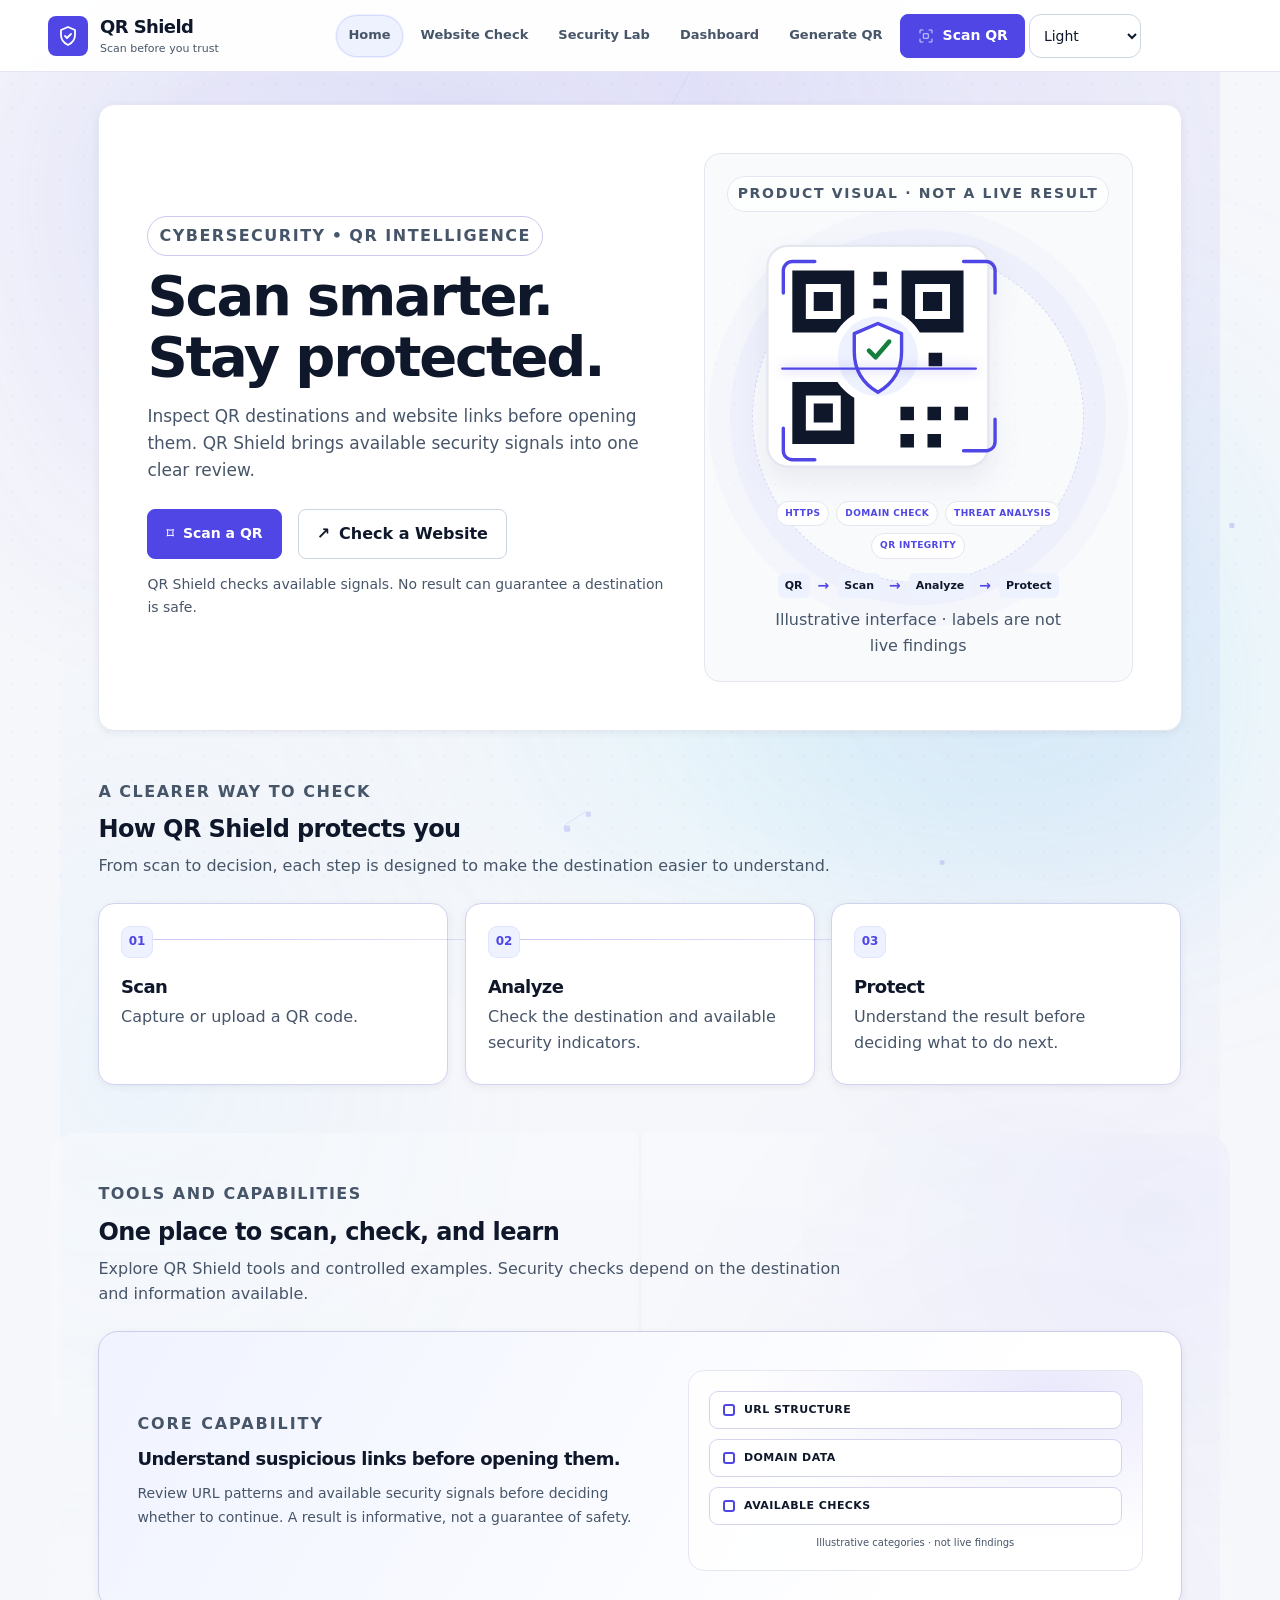
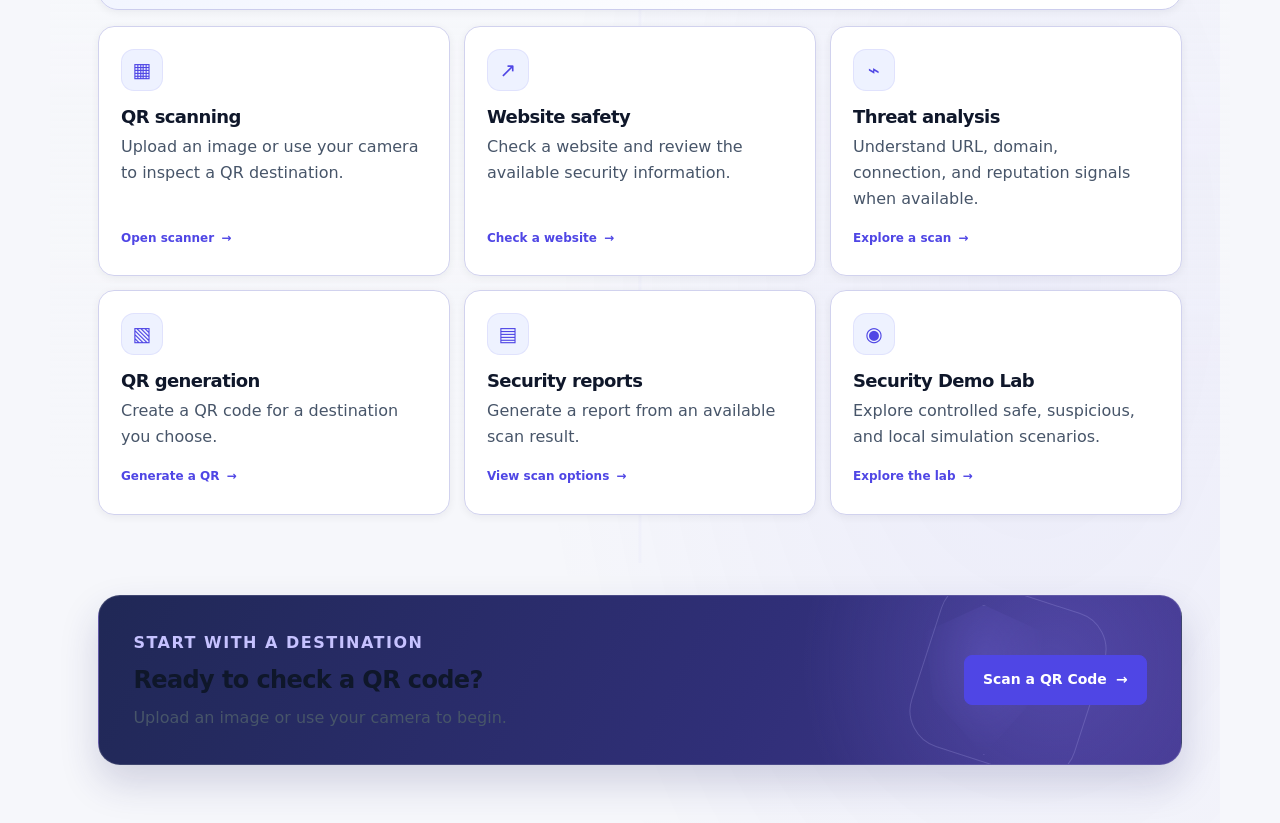
==== commit d4a5b78c: "Redesign frontend UI" ====
--- a/frontend/index.html
+++ b/frontend/index.html
@@ -10,7 +10,14 @@
     <link rel="stylesheet" href="theme.css">
     <link rel="stylesheet" href="master-design.css">
     <link rel="stylesheet" href="product-ux.css">
+    <link rel="stylesheet" href="premium-redesign.css">
     <script src="navigation.js" defer></script>
+<meta name="theme-color" content="#F3F0FF">
+<link rel="manifest" href="./manifest.json">
+<link rel="icon" type="image/png" sizes="192x192" href="./icons/qr-shield-192.png">
+<link rel="apple-touch-icon" href="./icons/qr-shield-192.png">
+<script src="./bg-network.js" defer></script>
+<script src="./pwa.js" defer></script>
 </head>
 <body data-page="home">
     <header class="qs-header">
--- a/frontend/product-ux.css
+++ b/frontend/product-ux.css
@@ -864,3 +864,148 @@
     .home-steps li:hover,.home-checks article:hover,.scenario-card:hover,.scenario-action:hover,
     .dashboard-page .stat:hover,.dashboard-page .master-action:hover { transform:none; }
 }
+
+/* QR Shield premium light system: one calm lavender palette across all app pages. */
+:root[data-palette="light"] {
+    --app-bg:#f7f6fc;
+    --app-gradient:linear-gradient(135deg,#fcfbff 0%,#f6f3ff 52%,#f0f5ff 100%);
+    --app-ambient-glows:radial-gradient(ellipse 65% 46% at 88% 8%,rgba(190,177,244,.24) 0%,transparent 72%),radial-gradient(ellipse 52% 38% at 8% 80%,rgba(186,220,245,.18) 0%,transparent 68%),radial-gradient(ellipse 48% 34% at 48% 18%,rgba(220,211,246,.18) 0%,transparent 68%);
+    --surface:#fff;
+    --surface-raised:#fff;
+    --surface-soft:#faf9fe;
+    --field-bg:#fff;
+    --sidebar-bg:#29275d;
+    --ink:#1c2340;
+    --navy:#1c2340;
+    --muted:#626d83;
+    --line:#e7e3f0;
+    --border:#e7e3f0;
+    --field-border:#c9c4d8;
+    --hover-bg:#f2effb;
+    --accent-soft:#f1edfc;
+    --accent-ink:#5e4bb5;
+    --action:#6752c8;
+    --action-hover:#563fb4;
+    --purple:#6752c8;
+    --purple-dark:#563fb4;
+    --violet:#6752c8;
+    --focus:#715ed0;
+    --radius:16px;
+    --shadow:0 10px 28px rgba(45,36,90,.075),0 2px 7px rgba(45,36,90,.035);
+    --shadow-hover:0 15px 34px rgba(45,36,90,.11),0 4px 10px rgba(45,36,90,.045);
+    --safe-bg:#ecfdf5;
+    --safe-ink:#086348;
+    --warning-bg:#fffaeb;
+    --warning-ink:#8a5710;
+    --danger-bg:#fff1f2;
+    --danger-ink:#a32942;
+}
+
+html[data-palette="light"] body[data-page] {
+    background-color:var(--app-bg);
+    background-image:var(--app-ambient-glows),var(--app-gradient) !important;
+    background-attachment:fixed;
+    color:var(--ink);
+}
+html[data-palette="light"] body[data-page] :is(h1,h2,h3,h4,label) { color:var(--ink); }
+html[data-palette="light"] body[data-page] :is(.subtitle,.section-subtitle,.card-subtitle,.field-hint,.hint,.empty,.distribution-note) { color:var(--muted); }
+
+html[data-palette="light"] body[data-page] :is(
+    .card,.panel,.scanner-card,.results-card,.analysis-card,.activity-card,.table-card,
+    .website-card,.website-input-card,.website-method,.generator-card,.preview-card,
+    .form-card,.section-card,.scenario-card,.master-quick-actions,.master-security-cta,
+    .master-action,.home-steps li,.home-checks article
+) {
+    border-color:color-mix(in srgb,var(--accent-ink) 13%,var(--line));
+    border-radius:var(--radius);
+    background-color:var(--surface);
+    box-shadow:var(--shadow);
+}
+html[data-palette="light"] body[data-page] :is(.table-wrap,.table-card) { overflow:hidden; }
+html[data-palette="light"] body[data-page] :is(table,.history-table) { border-collapse:separate; border-spacing:0; }
+html[data-palette="light"] body[data-page] th { background:#f7f5fc; color:#59647a; }
+html[data-palette="light"] body[data-page] :is(th,td) { border-color:var(--line); }
+html[data-palette="light"] body[data-page] tbody tr:hover { background:#faf8ff; }
+
+html[data-palette="light"] body[data-page] input:not([type=file]):not([type=checkbox]):not([type=radio]):not([type=color]):not([type=submit]):not([type=button]):not([type=reset]),
+html[data-palette="light"] body[data-page] textarea,
+html[data-palette="light"] body[data-page] select {
+    min-width:0;
+    min-height:48px;
+    border:1px solid var(--field-border) !important;
+    border-radius:12px !important;
+    background:var(--field-bg) !important;
+    color:var(--ink) !important;
+    transition:border-color .16s ease,box-shadow .16s ease,background-color .16s ease;
+}
+html[data-palette="light"] body[data-page] textarea { min-height:104px; }
+html[data-palette="light"] body[data-page] :is(input,textarea,select):focus-visible {
+    border-color:var(--focus) !important;
+    box-shadow:0 0 0 4px color-mix(in srgb,var(--focus) 14%,transparent) !important;
+}
+html[data-palette="light"] body[data-page] input::placeholder,
+html[data-palette="light"] body[data-page] textarea::placeholder { color:#778197; opacity:1; }
+
+html[data-palette="light"] body[data-page] :is(
+    .primary-btn,.scan-btn:not(:disabled),.scan-again-btn,#analyze-button:not(:disabled),
+    .confirm-scan-btn,.home-primary-action,.home-secondary-action,.dashboard-first-actions a
+) {
+    min-height:46px;
+    border-radius:12px;
+    font-weight:650;
+    transition:background-color .17s ease,border-color .17s ease,box-shadow .17s ease,transform .17s ease,color .17s ease;
+}
+html[data-palette="light"] body[data-page] :is(.primary-btn,.scan-btn:not(:disabled),.scan-again-btn,#analyze-button:not(:disabled),.confirm-scan-btn) {
+    background:var(--action);
+    border-color:var(--action);
+    color:#fff;
+    box-shadow:0 6px 16px color-mix(in srgb,var(--action) 17%,transparent);
+}
+html[data-palette="light"] body[data-page] :is(.primary-btn,.scan-btn:not(:disabled),.scan-again-btn,#analyze-button:not(:disabled),.confirm-scan-btn):hover {
+    background:var(--action-hover);
+    border-color:var(--action-hover);
+    box-shadow:0 9px 20px color-mix(in srgb,var(--action) 22%,transparent);
+    transform:translateY(-1px);
+}
+html[data-palette="light"] body[data-page] :is(.secondary-btn,.report-btn,.switch-cam-btn,.retake-btn) {
+    min-height:44px;
+    border-radius:12px;
+    border-color:var(--line);
+    background:var(--surface);
+    color:var(--ink);
+    transition:background-color .17s ease,border-color .17s ease,transform .17s ease;
+}
+html[data-palette="light"] body[data-page] :is(.secondary-btn,.report-btn,.switch-cam-btn,.retake-btn):hover:not(:disabled) {
+    border-color:color-mix(in srgb,var(--accent-ink) 35%,var(--line));
+    background:var(--accent-soft);
+}
+
+html[data-palette="light"] body[data-page] :is(.safe-pill,.badge.safe,.risk-badge.safe,.status-good,.verdict-safe) { color:var(--safe-ink); }
+html[data-palette="light"] body[data-page] :is(.suspicious-pill,.badge.suspicious,.badge.warning,.risk-badge.suspicious,.status-warn,.verdict-review) { color:var(--warning-ink); }
+html[data-palette="light"] body[data-page] :is(.unsafe-pill,.badge.unsafe,.risk-badge.unsafe,.status-bad,.verdict-dangerous) { color:var(--danger-ink); }
+html[data-palette="light"] body[data-page="experimental-warning"] :is(.experimental-label,.experimental-badge,.ml-advisory) { color:var(--accent-ink); }
+
+@media (hover:hover) and (prefers-reduced-motion:no-preference) {
+    html[data-palette="light"] body[data-page] :is(.stat,.activity-card,.table-card,.master-action,.home-steps li,.home-checks article,.scenario-card) {
+        transition:transform .18s ease,border-color .18s ease,box-shadow .18s ease;
+    }
+    html[data-palette="light"] body[data-page] :is(.stat,.activity-card,.table-card,.master-action,.home-steps li,.home-checks article,.scenario-card):hover {
+        border-color:color-mix(in srgb,var(--accent-ink) 25%,var(--line));
+        box-shadow:var(--shadow-hover);
+        transform:translateY(-1px);
+    }
+}
+@media (max-width:999px) {
+    html[data-palette="light"] body[data-page] :is(.scanner-layout,.website-workspace,.workspace,.generator-workspace) { grid-template-columns:minmax(0,1fr); }
+}
+@media (max-width:760px) {
+    html[data-palette="light"] body[data-page] :is(.card,.panel,.scanner-card,.results-card,.analysis-card,.website-input-card,.preview-card,.scenario-card) { min-width:0; }
+    html[data-palette="light"] body[data-page] :is(.primary-btn,.scan-btn,.scan-again-btn,#analyze-button,.confirm-scan-btn) { min-height:48px; }
+}
+@media (max-width:420px) {
+    html[data-palette="light"] body[data-page] :is(.card,.panel,.scanner-card,.results-card,.analysis-card,.website-input-card,.preview-card,.scenario-card) { border-radius:14px; }
+}
+@media (prefers-reduced-motion:reduce) {
+    html[data-palette="light"] body[data-page] :is(input,textarea,select,button,a,.stat,.activity-card,.table-card,.master-action,.home-steps li,.home-checks article,.scenario-card) { transition:none !important; }
+    html[data-palette="light"] body[data-page] :is(.stat,.activity-card,.table-card,.master-action,.home-steps li,.home-checks article,.scenario-card):hover { transform:none !important; }
+}
--- a/frontend/premium-redesign.css
+++ b/frontend/premium-redesign.css
@@ -0,0 +1,2823 @@
+/* Design tokens: one light/dark palette shared across every page. */
+:root {
+    --app-bg: #F6F7FB;
+    --app-gradient: none;
+    --app-ambient-glows: none;
+    --app-dot-color: rgba(79, 70, 229, .04);
+    --surface: #FFFFFF;
+    --surface-raised: #FFFFFF;
+    --surface-soft: #F8FAFC;
+    --field-bg: #FFFFFF;
+    --sidebar-bg: #FFFFFF;
+    --ink: #0F172A;
+    --navy: #0F172A;
+    --muted: #475569;
+    --line: #E4E7EF;
+    --border: #E4E7EF;
+    --field-border: #CBD5E1;
+    --accent-ink: #4F46E5;
+    --accent-soft: #EEF2FF;
+    --action: #4F46E5;
+    --action-hover: #4338CA;
+    --action-ink: #FFFFFF;
+    --purple: #4F46E5;
+    --purple-dark: #4338CA;
+    --violet: #4F46E5;
+    --focus: #4F46E5;
+    --safe: #15803D;
+    --safe-ink: #166534;
+    --safe-bg: #F0FDF4;
+    --suspicious: #B45309;
+    --warning-ink: #92400E;
+    --warning-bg: #FFFBEB;
+    --unsafe: #B91C1C;
+    --danger-ink: #991B1B;
+    --danger-bg: #FEF2F2;
+    --neutral: #64748B;
+    --hover-bg: #F1F5F9;
+    --radius: 16px;
+    --radius-card: 16px;
+    --radius-control: 10px;
+    --space-1: 8px;
+    --space-2: 16px;
+    --space-3: 24px;
+    --space-4: 32px;
+    --space-5: 40px;
+    --space-6: 48px;
+    --shadow: 0 2px 8px rgba(15, 23, 42, .06);
+    --shadow-hover: 0 8px 24px rgba(15, 23, 42, .10);
+    --qrs-content-width: 1480px;
+    --qrs-page-gutter: clamp(16px, 3.1vw, 48px);
+    --qrs-radius-card: var(--radius-card);
+    --qrs-radius-control: var(--radius-control);
+    --qrs-border: var(--line);
+    --qrs-shadow: var(--shadow);
+    --qrs-shadow-raised: var(--shadow-hover);
+    font-family: Inter, system-ui, sans-serif;
+}
+:root[data-palette="light"] {
+    color-scheme: light;
+    --app-bg: #F6F7FB;
+    --surface: #FFFFFF;
+    --surface-raised: #FFFFFF;
+    --surface-soft: #F8FAFC;
+    --field-bg: #FFFFFF;
+    --sidebar-bg: #FFFFFF;
+    --ink: #0F172A;
+    --navy: #0F172A;
+    --muted: #475569;
+    --line: #E4E7EF;
+    --border: #E4E7EF;
+    --field-border: #CBD5E1;
+    --accent-ink: #4F46E5;
+    --accent-soft: #EEF2FF;
+    --action: #4F46E5;
+    --action-hover: #4338CA;
+    --action-ink: #FFFFFF;
+    --purple: #4F46E5;
+    --purple-dark: #4338CA;
+    --violet: #4F46E5;
+    --focus: #4F46E5;
+    --neutral: #64748B;
+    --hover-bg: #F1F5F9;
+    --shadow: 0 2px 8px rgba(15, 23, 42, .06);
+    --shadow-hover: 0 8px 24px rgba(15, 23, 42, .10);
+}
+:root[data-palette="dark"] {
+    color-scheme: dark;
+    --app-bg: #0B1020;
+    --surface: #111830;
+    --surface-raised: #111830;
+    --surface-soft: #151D36;
+    --field-bg: #151D36;
+    --sidebar-bg: #111830;
+    --ink: #E8ECF8;
+    --navy: #E8ECF8;
+    --muted: #9AA6C4;
+    --line: #232B47;
+    --border: #232B47;
+    --field-border: #3B4567;
+    --accent-ink: #7C83FF;
+    --accent-soft: #252B52;
+    --action: #7C83FF;
+    --action-hover: #959AFF;
+    --action-ink: #0B1020;
+    --purple: #7C83FF;
+    --purple-dark: #656DF0;
+    --violet: #7C83FF;
+    --focus: #9BA0FF;
+    --safe: #4ADE80;
+    --safe-ink: #86EFAC;
+    --safe-bg: #123322;
+    --suspicious: #FBBF24;
+    --warning-ink: #FCD34D;
+    --warning-bg: #3B2B13;
+    --unsafe: #F87171;
+    --danger-ink: #FCA5A5;
+    --danger-bg: #3B1F26;
+    --neutral: #9AA6C4;
+    --hover-bg: #202945;
+    --shadow: 0 2px 8px rgba(0, 0, 0, .28);
+    --shadow-hover: 0 8px 24px rgba(0, 0, 0, .38);
+}
+
+html { scroll-behavior: smooth; }
+body[data-page], body.auth-page, body.offline-page {
+    min-height: 100vh;
+    color: var(--ink);
+    font-family: Inter, ui-sans-serif, -apple-system, BlinkMacSystemFont, "Segoe UI", sans-serif;
+    text-rendering: optimizeLegibility;
+}
+body[data-page] main.app-workspace,
+body[data-page] main.scanner-shell,
+body[data-page] main.website-shell,
+body[data-page] main.experimental-main {
+    width: min(100%, var(--qrs-content-width));
+    padding: 38px var(--qrs-page-gutter) 64px;
+}
+body[data-page] :is(.card, .panel, .scanner-card, .analysis-card, .results-card, .website-card, .generator-card, .section-card) {
+    border-color: var(--qrs-border);
+    border-radius: var(--qrs-radius-card);
+    box-shadow: var(--qrs-shadow);
+}
+body[data-page] :is(h1, h2, h3, h4) { text-wrap: balance; }
+body[data-page] :is(p, li, dd, .field-hint, .hint) { text-wrap: pretty; }
+body[data-page] :is(input, textarea, select) { max-width: 100%; }
+body[data-page] :is(button, a, summary, input, textarea, select):focus-visible,
+body.auth-page :is(button, a, summary, input, textarea, select):focus-visible {
+    outline: 3px solid var(--focus, #715ed0) !important;
+    outline-offset: 3px;
+}
+body[data-page] :is(.primary-btn, .secondary-btn, .scan-btn, .scan-again-btn, .report-btn, #analyze-button, .confirm-scan-btn, .retake-btn, .switch-cam-btn) {
+    border-radius: var(--qrs-radius-control);
+    font-weight: 650;
+}
+
+/* Sidebar and mobile drawer: keep navigation behavior in navigation.js. */
+.qs-header { box-shadow: 8px 0 28px rgba(22, 22, 66, .09); }
+.qs-brand { min-height: 48px; }
+.qs-brand-mark { box-shadow: 0 8px 20px rgba(92, 73, 202, .28); }
+.qs-nav-link { transition: background-color .18s ease, color .18s ease, border-color .18s ease, transform .18s ease; }
+.qs-nav-link:hover { transform: translateX(2px); }
+.qs-nav-link[aria-current="page"] { box-shadow: inset 0 0 0 1px rgba(186, 174, 255, .16), 0 7px 18px rgba(16, 19, 64, .12); }
+.qs-nav-cta { border-radius: 13px; transition: transform .18s ease, box-shadow .18s ease, background-color .18s ease; }
+.qs-nav-cta:hover { transform: translateY(-1px); box-shadow: 0 10px 22px rgba(17, 18, 70, .18); }
+.qs-nav-footer .qs-theme-select { min-height: 44px; border-radius: 11px; }
+.qs-menu-toggle { box-shadow: 0 5px 14px rgba(29, 31, 78, .08); }
+
+/* Home: a clear product introduction, a contained visual and useful next steps. */
+body[data-page="home"] .home-hero {
+    grid-template-columns: minmax(0, 1.06fr) minmax(310px, .94fr);
+    align-items: center;
+    gap: clamp(28px, 5vw, 76px);
+    min-height: 450px;
+    padding: clamp(28px, 4.6vw, 64px);
+    border: 1px solid var(--qrs-border);
+    border-radius: 30px;
+    background: linear-gradient(125deg, color-mix(in srgb, var(--surface-raised) 96%, var(--accent-soft)) 0%, var(--surface-raised) 63%, color-mix(in srgb, var(--surface-raised) 92%, #e8e5ff) 100%);
+    box-shadow: var(--qrs-shadow);
+}
+body[data-page="home"] .home-hero-copy { max-width: 650px; }
+body[data-page="home"] .home-hero h1 { max-width: 640px; font-size: clamp(42px, 5.4vw, 70px) !important; line-height: 1.02 !important; }
+body[data-page="home"] .home-lede { max-width: 590px; font-size: clamp(16px, 1.5vw, 19px); line-height: 1.7; }
+body[data-page="home"] .home-visual {
+    width: 100%; min-height: 340px; padding: 22px;
+    border: 1px solid color-mix(in srgb, var(--accent-ink) 17%, var(--line));
+    border-radius: 24px;
+    background: radial-gradient(ellipse at 52% 44%, color-mix(in srgb, var(--accent-soft) 82%, transparent), transparent 70%), var(--surface);
+    box-shadow: inset 0 1px 0 rgba(255,255,255,.78), 0 20px 40px rgba(60, 54, 128, .08);
+}
+body[data-page="home"] .home-qr-illustration { width: min(100%, 390px); filter: drop-shadow(0 14px 14px rgba(55, 49, 112, .08)); }
+body[data-page="home"] .home-signal-chips span { border-color: var(--qrs-border); background: var(--surface-raised); color: var(--accent-ink); }
+body[data-page="home"] .home-steps li,
+body[data-page="home"] .home-checks article { min-height: 182px; padding: 22px; border-radius: 18px; }
+body[data-page="home"] .home-checks article>span { width: 42px; height: 42px; border-radius: 13px; }
+body[data-page="home"] .home-next-step { min-height: 150px; padding: clamp(22px, 3vw, 34px); border-radius: 22px; }
+
+/* Authentication: retain the split screen and all form controls, refine its proportions. */
+body.auth-page { display: grid; align-items: center; padding: clamp(18px, 3vw, 42px); }
+body.auth-page .auth-layout {
+    width: min(100%, 1260px); min-height: min(760px, calc(100dvh - 48px));
+    margin: auto; gap: clamp(24px, 4vw, 58px);
+    grid-template-columns: minmax(0, 1.05fr) minmax(360px, .78fr);
+    align-items: stretch;
+}
+body.auth-page .intro-area {
+    min-width: 0; margin: 0; padding: clamp(30px, 5vw, 70px);
+    border: 1px solid color-mix(in srgb, var(--accent-ink) 18%, var(--line));
+    border-radius: 30px;
+    background: radial-gradient(ellipse at 90% 4%, rgba(193, 178, 250, .36), transparent 44%), linear-gradient(145deg, #fff 0%, #f8f5ff 58%, #eef2ff 100%);
+    color: var(--ink);
+    box-shadow: var(--qrs-shadow);
+}
+body.auth-page .intro-area :is(.hero-title, h1, h2) { max-width: 620px; font-size: clamp(38px, 4.5vw, 60px); line-height: 1.04; letter-spacing: -.055em; }
+body.auth-page .intro-area .hero-title span,
+body.auth-page .intro-area .eyebrow { color: var(--accent-ink); }
+body.auth-page .intro-area :is(.hero-description, .login-brand-tagline) { max-width: 560px; font-size: 16px; line-height: 1.75; }
+body.auth-page .intro-area :is(.hero-description, .login-brand-tagline, .header-note, .auth-caption, .benefit p) { color: var(--muted); }
+body.auth-page .card { align-self: center; width: 100%; max-width: 520px; margin-inline: auto; border: 1px solid var(--qrs-border); border-radius: 26px; box-shadow: var(--qrs-shadow-raised); }
+body.auth-page .site-header { width: min(100%, 1260px); margin: 0 auto 22px; }
+body.auth-page .security-art { max-width: 500px; margin-top: clamp(24px, 4vw, 52px); }
+body.auth-page .input-group input { min-height: 52px; border-radius: 13px; }
+body.auth-page #submit-btn { min-height: 52px; border-radius: 13px; transition: transform .17s ease, box-shadow .17s ease, background-color .17s ease; }
+body.auth-page #submit-btn:hover:not(:disabled) { transform: translateY(-2px); }
+body.auth-page #submit-btn:active:not(:disabled) { transform: scale(.985); }
+body.auth-page .toggle-form button { text-underline-offset: 4px; }
+
+/* Dashboard: coherent metric, insight and history regions. */
+body[data-page="dashboard"] main.app-workspace { max-width: 1540px; }
+body[data-page="dashboard"] .dashboard-intro { display: flex; align-items: end; justify-content: space-between; gap: 24px; margin-bottom: 28px; }
+body[data-page="dashboard"] .dashboard-intro-copy { min-width: 0; }
+body[data-page="dashboard"] .dashboard-intro-top { align-items: flex-start; }
+body[data-page="dashboard"] .dashboard-header-actions { align-self: flex-start; flex: 0 0 auto; flex-wrap: nowrap; gap: 12px; margin-left: auto; }
+body[data-page="dashboard"] .master-protection-status { gap: 9px; min-height: 44px; padding: 10px 13px; }
+body[data-page="dashboard"] .master-protection-status b { white-space: nowrap; }
+body[data-page="dashboard"] .master-icon-button { flex: 0 0 44px; width: 44px; height: 44px; }
+body[data-page="dashboard"] .master-profile-button { flex: 0 0 auto; min-width: 50px; height: 44px; padding: 5px 9px 5px 6px; appearance: none; }
+body[data-page="dashboard"] .master-profile-button > span { flex: 0 0 31px; width: 31px; height: 31px; border-radius: 50%; }
+body[data-page="dashboard"] .summary-section { margin-top: 12px; }
+body[data-page="dashboard"] .summary-grid { grid-template-columns: repeat(4, minmax(0, 1fr)); gap: 16px; }
+body[data-page="dashboard"] .stat { min-height: 166px; padding: 22px; border-radius: 20px; }
+body[data-page="dashboard"] .stat-value { font-size: clamp(32px, 3.1vw, 42px); }
+body[data-page="dashboard"] .analytics-grid { grid-template-columns: minmax(0, 1.5fr) minmax(290px, .86fr); gap: 18px; }
+body[data-page="dashboard"] .analytics-grid > .card { min-width: 0; min-height: 310px; padding: 24px; }
+body[data-page="dashboard"] .table-card { margin-top: 20px; }
+body[data-page="dashboard"] .table-heading { gap: 16px; }
+body[data-page="dashboard"] .table-wrap { max-width: 100%; overflow-x: auto; border-radius: 14px; }
+body[data-page="dashboard"] table { min-width: 650px; }
+body[data-page="dashboard"] .master-dashboard-extras { gap: 18px; }
+
+/* Scanner: strong upload workspace, a distinct context rail and aligned results. */
+body[data-page="scan"] main.scanner-shell { max-width: 1500px; }
+body[data-page="scan"] .scanner-intro { max-width: 900px; margin-bottom: 28px; }
+body[data-page="scan"] .scanner-layout { grid-template-columns: minmax(0, 1fr) minmax(250px, 300px); align-items: start; gap: 22px; }
+body[data-page="scan"] .scanner-workspace { min-width: 0; }
+body[data-page="scan"] #upload-card { padding: clamp(22px, 3vw, 34px); border-radius: 24px; }
+body[data-page="scan"] .mode-toggle { display: grid; grid-template-columns: repeat(2, minmax(0, 1fr)); }
+body[data-page="scan"] .mode-btn { min-height: 48px; }
+body[data-page="scan"] .drop-zone { min-height: 250px; display: flex; flex-direction: column; justify-content: center; border-width: 2px; border-radius: 20px; }
+body[data-page="scan"] .scanner-context > :is(.feature-list, .intro-note) { border-radius: 18px; }
+body[data-page="scan"] #results-card { width: 100%; margin: 28px 0 0; padding: clamp(20px, 3vw, 34px); border-radius: 24px; }
+body[data-page="scan"] #result-rows { min-width: 0; }
+body[data-page="scan"] #result-rows :is(.result-section, .risk-panel, .risk-explanation, .summary-panel, .result-disclosure, .result-technical-group) { min-width: 0; overflow-wrap: anywhere; }
+body[data-page="scan"] #result-rows .result-row { grid-template-columns: minmax(125px, .38fr) minmax(0, 1fr); }
+body[data-page="scan"] .results-actions { display: flex; flex-wrap: wrap; gap: 10px; }
+body[data-page="scan"] .results-actions button { min-height: 46px; }
+body[data-page="scan"] #analysis-card { position: relative; max-width: none; overflow: hidden; margin: 22px 0; border-radius: 24px; }
+body[data-page="scan"] #analysis-card[aria-busy="true"]::after {
+    position: absolute; inset: 0 auto auto -35%; width: 36%; height: 3px; content: "";
+    background: linear-gradient(90deg, transparent, var(--action), #a798f3, transparent);
+    animation: qrs-analysis-sweep 1.45s ease-in-out infinite;
+}
+body[data-page="scan"] #analysis-card[aria-busy="true"] .analysis-visual::before,
+body[data-page="scan"] #analysis-card[aria-busy="true"] .analysis-visual::after { animation-duration: 2.8s; }
+body[data-page="scan"] .camera-wrap { border-radius: 22px; }
+body[data-page="scan"] .camera-frame:not(.found) .scan-line { animation-duration: 2.4s; }
+
+/* Website checker: focused input workflow with results spanning the content width. */
+body[data-page="website-checker"] .website-heading { align-items: center; margin-bottom: 26px; }
+body[data-page="website-checker"] .website-heading h1 { font-size: clamp(34px, 4vw, 48px); }
+body[data-page="website-checker"] .website-offline-badge { border-radius: 999px; }
+body[data-page="website-checker"] .website-workspace { grid-template-columns: minmax(0, 1.58fr) minmax(270px, .82fr); gap: 20px; }
+body[data-page="website-checker"] .website-input-card,
+body[data-page="website-checker"] .website-method { padding: clamp(22px, 3vw, 32px); border-radius: 22px; }
+body[data-page="website-checker"] .website-input-row input { min-height: 54px; }
+body[data-page="website-checker"] .website-provider-notice { border-radius: 14px; }
+body[data-page="website-checker"] .website-results { width: 100%; margin-top: 24px; padding: clamp(20px, 3vw, 32px); border-radius: 22px; }
+body[data-page="website-checker"] .website-evidence { min-width: 0; overflow-wrap: anywhere; }
+
+/* QR generator: guided editor beside a protected, persistent preview. */
+body[data-page="generate"] main.app-workspace { max-width: 1500px; }
+body[data-page="generate"] .page-heading { margin-bottom: 24px; }
+body[data-page="generate"] .page-heading h1 { font-size: clamp(34px, 4vw, 48px); }
+body[data-page="generate"] .notice { max-width: 960px; border-radius: 14px; }
+body[data-page="generate"] .workspace { grid-template-columns: minmax(0, 1.18fr) minmax(330px, .82fr); gap: 20px; align-items: start; }
+body[data-page="generate"] .generator-editor { gap: 16px; }
+body[data-page="generate"] .type-card,
+body[data-page="generate"] #generator-form,
+body[data-page="generate"] .preview-card { padding: clamp(20px, 2.6vw, 30px); border-radius: 22px; }
+body[data-page="generate"] .tabs { gap: 10px; }
+body[data-page="generate"] .tab { min-height: 112px; border-radius: 14px; }
+body[data-page="generate"] .preview-card { top: 20px; }
+body[data-page="generate"] .preview-stage { min-height: 286px; border-radius: 18px; }
+body[data-page="generate"] .qr-result:not([hidden]) { animation: qrs-result-in .28s ease-out both; }
+body[data-page="generate"] .qr-image-frame { padding: 12px; border-radius: 12px; background: #fff; }
+body[data-page="generate"] .qr-image { background: #fff; }
+
+/* Security Lab and advisory tools: stronger reading order without changing behavior. */
+body[data-page="security-lab"] .security-lab { max-width: 1260px !important; }
+body[data-page="security-lab"] .lab-intro { max-width: 900px; margin-bottom: 28px; }
+body[data-page="security-lab"] .scenario-grid { gap: 16px; }
+body[data-page="security-lab"] .scenario-card { min-height: 300px; padding: 24px; border-radius: 20px; }
+body[data-page="security-lab"] .selected-scenario,
+body[data-page="security-lab"] .demo-guide,
+body[data-page="security-lab"] .comparison { padding: clamp(20px, 3vw, 30px); border-radius: 22px; }
+body[data-page="experimental-warning"] main.experimental-main { max-width: 1120px; }
+body[data-page="experimental-warning"] .experimental-main > header { max-width: 820px; margin-bottom: 26px; }
+body[data-page="experimental-warning"] .experimental-main > header h1 { font-size: clamp(32px, 4vw, 46px); }
+body[data-page="experimental-warning"] .controls { max-width: 720px; padding: 24px; border-radius: 20px; }
+body[data-page="experimental-warning"] .grid { grid-template-columns: repeat(2, minmax(0, 1fr)); gap: 18px; margin: 18px 0; }
+body[data-page="experimental-warning"] .grid > .card,
+body[data-page="experimental-warning"] .notes { padding: clamp(20px, 3vw, 30px); border-radius: 22px; }
+body[data-page="experimental-warning"] .notes { margin-top: 18px; }
+
+/* The existing standalone PWA offline fallback uses the same product voice. */
+body.offline-page { display: grid; place-items: center; padding: 24px; background: var(--app-gradient, linear-gradient(135deg, #f8f6ff, #eef2ff)); }
+body.offline-page > main { width: min(100%, 520px); padding: clamp(26px, 5vw, 42px); border: 1px solid var(--qrs-border); border-radius: 26px; background: var(--surface-raised); box-shadow: var(--qrs-shadow-raised); }
+
+/* Reusable transitions and actual-state reveals. */
+@keyframes qrs-page-in { from { opacity: 0; transform: translateY(10px); } to { opacity: 1; transform: translateY(0); } }
+@keyframes qrs-card-in { from { opacity: 0; transform: translateY(9px) scale(.995); } to { opacity: 1; transform: translateY(0) scale(1); } }
+@keyframes qrs-result-in { from { opacity: 0; transform: translateY(8px); } to { opacity: 1; transform: translateY(0); } }
+@keyframes qrs-analysis-sweep { to { left: 105%; } }
+@keyframes qrs-modal-in { from { opacity: 0; transform: translateY(8px) scale(.985); } to { opacity: 1; transform: translateY(0) scale(1); } }
+@media (prefers-reduced-motion: no-preference) {
+    body[data-page] main.app-workspace,
+    body[data-page] main.scanner-shell,
+    body[data-page] main.website-shell,
+    body[data-page] main.experimental-main,
+    body.auth-page .auth-layout,
+    body.offline-page > main { animation: qrs-page-in .38s cubic-bezier(.2,.7,.2,1) both; }
+    body[data-page="dashboard"] .stat,
+    body[data-page="dashboard"] .analytics-grid > .card,
+    body[data-page="dashboard"] .table-card,
+    body[data-page="dashboard"] .master-dashboard-extras > *,
+    body[data-page="security-lab"] .scenario-card,
+    body[data-page="website-checker"] .website-workspace > *,
+    body[data-page="generate"] .generator-editor > *,
+    body[data-page="generate"] .preview-card,
+    body[data-page="experimental-warning"] .experimental-main > .card,
+    body[data-page="home"] .home-steps > *,
+    body[data-page="home"] .home-checks > * { animation: qrs-card-in .36s cubic-bezier(.2,.7,.2,1) both; }
+    body[data-page="dashboard"] .stat:nth-child(2), body[data-page="security-lab"] .scenario-card:nth-child(2), body[data-page="home"] .home-steps > :nth-child(2) { animation-delay: 45ms; }
+    body[data-page="dashboard"] .stat:nth-child(3), body[data-page="security-lab"] .scenario-card:nth-child(3), body[data-page="home"] .home-steps > :nth-child(3) { animation-delay: 90ms; }
+    body[data-page="dashboard"] .stat:nth-child(4) { animation-delay: 135ms; }
+    body[data-page="home"] .home-checks > :nth-child(2), body[data-page="generate"] .preview-card { animation-delay: 55ms; }
+    body[data-page] :is(.primary-btn, .secondary-btn, .scan-btn, .scan-again-btn, .report-btn, #analyze-button, .confirm-scan-btn, .retake-btn, .switch-cam-btn, .scenario-action) {
+        transition: transform .17s ease, box-shadow .17s ease, background-color .17s ease, border-color .17s ease, color .17s ease;
+    }
+    body[data-page] :is(.primary-btn, .secondary-btn, .scan-btn, .scan-again-btn, .report-btn, #analyze-button, .confirm-scan-btn, .retake-btn, .switch-cam-btn, .scenario-action):hover:not(:disabled) { transform: translateY(-1px); box-shadow: var(--qrs-shadow-raised); }
+    body[data-page] :is(button, .primary-btn, .secondary-btn):active:not(:disabled) { transform: scale(.985); }
+    body.auth-page .input-group input { transition: border-color .17s ease, box-shadow .17s ease, background-color .17s ease; }
+    body[data-page="scan"] #results-card[style*="display: block"],
+    body[data-page="website-checker"] #website-results[style*="display: block"] { animation: qrs-result-in .26s ease-out both; }
+    body[data-page="scan"] #verdict-banner[data-status] { animation: qrs-result-in .24s ease-out both; }
+    body[data-page] .qr-modal-overlay:not([hidden]) { animation: qrs-result-in .16s ease-out both; }
+    body[data-page] .qr-modal-overlay:not([hidden]) :is(.qr-modal-panel, [role="dialog"]) { animation: qrs-modal-in .2s cubic-bezier(.2,.7,.2,1) both; }
+}
+
+@media (min-width: 1200px) {
+    body.auth-page { padding: 24px; }
+}
+@media (max-width: 1199.98px) {
+    body[data-page] main.app-workspace,
+    body[data-page] main.scanner-shell,
+    body[data-page] main.website-shell,
+    body[data-page] main.experimental-main { padding: 32px clamp(22px, 4vw, 44px) 48px; }
+    body[data-page] :is(.preview-card, .results-card, .website-results, .selected-scenario, .demo-guide, .comparison) { scroll-margin-top: 96px; }
+    body.auth-page { display: block; padding: 20px 24px 34px; }
+    body.auth-page .auth-layout { min-height: 0; margin: 14px auto; }
+    body[data-page="dashboard"] .analytics-grid { grid-template-columns: minmax(0, 1.35fr) minmax(260px, .9fr); }
+}
+@media (max-width: 900px) {
+    body[data-page="scan"] .scanner-layout,
+    body[data-page="website-checker"] .website-workspace,
+    body[data-page="generate"] .workspace { grid-template-columns: minmax(0, 1fr); }
+    body[data-page="scan"] .scanner-context { grid-template-columns: repeat(2, minmax(0, 1fr)); }
+    body[data-page="scan"] .scanner-context .feature-list { grid-row: span 2; }
+    body[data-page="generate"] .preview-card { position: static; }
+    body[data-page="security-lab"] .scenario-grid { grid-template-columns: repeat(2, minmax(0, 1fr)); }
+    body[data-page="home"] .home-hero { grid-template-columns: minmax(0, 1fr) minmax(260px, .8fr); }
+}
+@media (max-width: 720px) {
+    body[data-page] main.app-workspace,
+    body[data-page] main.scanner-shell,
+    body[data-page] main.website-shell,
+    body[data-page] main.experimental-main { padding: 26px 18px 40px; }
+    body[data-page="dashboard"] .dashboard-intro { display: block; margin-bottom: 22px; }
+    body[data-page="dashboard"] .dashboard-intro-top {
+        display: grid; grid-template-columns: minmax(0, 1fr) auto; grid-template-areas: "copy actions";
+        align-items: start; gap: 10px 12px;
+    }
+    body[data-page="dashboard"] .dashboard-intro-copy { grid-area: copy; }
+    body[data-page="dashboard"] .dashboard-header-actions {
+        grid-area: actions; width: auto; flex-wrap: nowrap; align-self: start;
+        justify-content: flex-end; margin: 0;
+    }
+    body[data-page="dashboard"] .master-protection-status,
+    body[data-page="dashboard"] .master-icon-button { display: none !important; }
+    body[data-page="dashboard"] .dashboard-intro h1 { font-size: clamp(27px, 7.4vw, 34px); line-height: 1.08; }
+    body[data-page="dashboard"] .summary-grid,
+    body[data-page="dashboard"] .analytics-grid,
+    body[data-page="dashboard"] .insights-grid { grid-template-columns: repeat(2, minmax(0, 1fr)); }
+    body[data-page="dashboard"] .analytics-grid > .card { min-height: 260px; padding: 20px; }
+    body[data-page="scan"] .scanner-context { grid-template-columns: minmax(0, 1fr); }
+    body[data-page="scan"] .scanner-context .feature-list { grid-row: auto; }
+    body[data-page="scan"] #result-rows .result-row { grid-template-columns: minmax(110px, .42fr) minmax(0, 1fr); }
+    body[data-page="website-checker"] .website-heading { align-items: flex-start; flex-direction: column; }
+    body[data-page="generate"] .tabs { grid-template-columns: repeat(3, minmax(0, 1fr)); }
+    body[data-page="experimental-warning"] .grid { grid-template-columns: minmax(0, 1fr); }
+    body[data-page="home"] .home-hero { grid-template-columns: minmax(0, 1fr); gap: 24px; }
+    body[data-page="home"] .home-visual { min-height: 290px; }
+    body.auth-page { padding: 16px; }
+    body.auth-page .auth-layout { display: grid; grid-template-columns: minmax(0, 1fr); gap: 18px; max-width: 520px; }
+    body.auth-page .intro-area { display: block; padding: 28px; border-radius: 22px; }
+    body.auth-page .intro-area :is(.hero-title, h1, h2) { font-size: clamp(30px, 8vw, 42px); }
+    body.auth-page .security-art { display: block; max-width: 320px; margin: 18px auto 0; }
+    body.auth-page .benefits { display: none; }
+    body.auth-page .card { padding: 26px; border-radius: 22px; }
+}
+@media (max-width: 480px) {
+    body[data-page] main.app-workspace,
+    body[data-page] main.scanner-shell,
+    body[data-page] main.website-shell,
+    body[data-page] main.experimental-main { padding: 22px 14px 34px; }
+    body[data-page="dashboard"] .summary-grid,
+    body[data-page="dashboard"] .analytics-grid,
+    body[data-page="dashboard"] .insights-grid { grid-template-columns: minmax(0, 1fr); }
+    body[data-page="dashboard"] .stat { min-height: 132px; }
+    body[data-page="dashboard"] .qs-ambient-bg { display: none; }
+    body[data-page="dashboard"] .master-profile-button { width: 44px; min-width: 44px; height: 44px; justify-content: center; padding: 5px; border-radius: 50%; }
+    body[data-page="dashboard"] .master-profile-button svg { display: none; }
+    body[data-page="scan"] #upload-card,
+    body[data-page="scan"] #results-card { padding: 20px 16px; }
+    body[data-page="scan"] #result-rows .result-row { grid-template-columns: minmax(0, 1fr); gap: 4px; }
+    body[data-page="scan"] .results-actions > button { flex: 1 1 100%; }
+    body[data-page="website-checker"] .website-input-row { flex-direction: column; }
+    body[data-page="website-checker"] .website-input-row > button { width: 100%; }
+    body[data-page="website-checker"] .website-form-actions { flex-direction: column; }
+    body[data-page="website-checker"] .website-form-actions > button { width: 100%; }
+    body[data-page="generate"] .tabs { grid-template-columns: minmax(0, 1fr); }
+    body[data-page="generate"] .tab { min-height: 74px; flex-direction: row; align-items: center; }
+    body[data-page="generate"] .two-fields { grid-template-columns: minmax(0, 1fr); }
+    body[data-page="security-lab"] .scenario-grid { grid-template-columns: minmax(0, 1fr); }
+    body[data-page="security-lab"] .demo-steps { grid-template-columns: minmax(0, 1fr); }
+    body[data-page="security-lab"] .demo-controls { flex-direction: column; }
+    body[data-page="security-lab"] .demo-controls button { width: 100%; }
+    body[data-page="home"] .home-steps,
+    body[data-page="home"] .home-checks { grid-template-columns: minmax(0, 1fr); }
+    body[data-page="home"] .home-visual { min-height: 250px; padding: 14px; }
+    body.auth-page .intro-area { padding: 24px 20px; }
+    body.auth-page .card { padding: 22px 18px; }
+    body.auth-page .security-art { max-width: 260px; }
+}
+
+/* Shared visual system */
+html,
+body[data-page],
+body.auth-page,
+body.offline-page {
+    overflow-x: clip;
+    background-color: var(--app-bg);
+    background-image: none !important;
+    color: var(--ink);
+    font-family: Inter, system-ui, sans-serif;
+    font-size: 16px;
+}
+body[data-page] :is(main.app-workspace, main.scanner-shell, main.website-shell, main.experimental-main) {
+    width: min(100%, 1480px);
+    max-width: 1480px;
+    padding: 32px clamp(16px, 3vw, 40px) 48px;
+}
+.qs-ambient-bg,
+body[data-page="home"] .home-hero::before,
+body[data-page="home"] .home-hero::after {
+    display: none !important;
+}
+body[data-page] :is(h1, h2, h3, h4) {
+    color: var(--ink);
+    letter-spacing: normal;
+    line-height: 1.3;
+}
+body[data-page] h1 { font-size: 32px; }
+body[data-page] h2 { font-size: 24px; }
+body[data-page] h3 { font-size: 18px; }
+body[data-page] h4 { font-size: 16px; }
+body[data-page] :is(p, li, dd, .field-hint, .hint, .subtitle, .section-subtitle, .card-subtitle) {
+    color: var(--muted);
+    font-size: 16px;
+    line-height: 1.6;
+}
+body[data-page] :is(.field-hint, .hint, .card-subtitle, .subtitle, .section-subtitle) { font-size: 14px; }
+body[data-page] :is(.stat-subtext, .legend-percent, .activity-busiest, .distribution-note, .home-limit, .visual-caption, .website-card-copy, .field-hint, .hint) {
+    font-size: 14px !important;
+}
+body[data-page] :is(.card, .panel, .scanner-card, .analysis-card, .results-card, .website-card, .website-input-card, .website-method, .generator-card, .type-card, .preview-card, .section-card, .scenario-card, .selected-scenario, .demo-guide, .comparison, .stat, .master-quick-actions) {
+    min-width: 0;
+    border: 1px solid var(--line);
+    border-radius: 12px;
+    background: var(--surface);
+    box-shadow: var(--shadow);
+    color: var(--ink);
+    padding: 24px;
+    backdrop-filter: none;
+}
+body[data-page] :is(.card-heading, .section-heading h2, .website-input-card h2, .website-method h2, .preview-card h2) {
+    margin-top: 0;
+    color: var(--ink);
+    font-size: 18px;
+    font-weight: 650;
+}
+body[data-page] :is(button, .button, .btn, a.primary-btn, [type="submit"]) {
+    min-height: 44px;
+    border-radius: 8px;
+    font-family: inherit;
+}
+body[data-page] :is(input, textarea, select) {
+    max-width: 100%;
+    min-height: 44px;
+    border: 1px solid var(--field-border) !important;
+    border-radius: 8px !important;
+    background: var(--field-bg) !important;
+    color: var(--ink) !important;
+    font: inherit;
+}
+body[data-page] :is(input, textarea, select)::placeholder { color: var(--muted); opacity: 1; }
+body[data-page] :is(button, a, summary, input, textarea, select):focus-visible {
+    outline: 3px solid var(--focus) !important;
+    outline-offset: 3px;
+}
+body[data-page] :is(.primary-btn, .scan-btn, .scan-again-btn, #analyze-button, .confirm-scan-btn, .home-primary-action, .qs-nav-cta) {
+    border: 1px solid var(--action) !important;
+    border-radius: 8px !important;
+    background: var(--action) !important;
+    color: var(--action-ink) !important;
+    box-shadow: none !important;
+}
+body[data-page] :is(.secondary-btn, .report-btn, .switch-cam-btn, .retake-btn, .home-secondary-action) {
+    border: 1px solid var(--field-border) !important;
+    border-radius: 8px !important;
+    background: var(--surface) !important;
+    color: var(--ink) !important;
+    box-shadow: none !important;
+}
+body[data-page] :is(.qs-nav-link, .qs-nav-footer button.qs-nav-link) {
+    min-height: 44px !important;
+    border-radius: 8px;
+    color: var(--muted) !important;
+}
+body[data-page] :is(.qs-menu-toggle, .qs-theme-select) {
+    height: 44px !important;
+    min-height: 44px !important;
+}
+@media (max-width: 480px) {
+    body[data-page] .qs-theme-select { width: 82px !important; }
+    body[data-page] .qs-menu-toggle { width: 44px !important; flex-basis: 44px !important; }
+}
+body[data-page] .qs-nav-link[aria-current="page"] {
+    background: var(--accent-soft) !important;
+    color: var(--accent-ink) !important;
+}
+body[data-page] .qs-nav-cta { display: none !important; }
+body[data-page] .qs-header {
+    border-color: var(--line) !important;
+    background: var(--surface) !important;
+    box-shadow: none !important;
+    backdrop-filter: none;
+}
+body[data-page] .qs-brand-mark {
+    border-radius: 8px !important;
+    background: var(--action) !important;
+    box-shadow: none !important;
+}
+body[data-page] .qs-nav-footer button.qs-nav-link:hover {
+    background: var(--surface-soft) !important;
+    color: var(--ink) !important;
+}
+
+/* Home */
+body[data-page="home"] .home-hero {
+    min-height: 0;
+    grid-template-columns: minmax(0, 1.1fr) minmax(280px, .9fr);
+    gap: 32px;
+    padding: 32px 0 24px;
+}
+body[data-page="home"] .home-hero h1 {
+    max-width: 680px;
+    font-size: clamp(40px, 5vw, 56px) !important;
+    line-height: 1.08 !important;
+    letter-spacing: -.035em !important;
+}
+body[data-page="home"] .home-lede { margin-top: 16px; font-size: 17px; }
+body[data-page="home"] .home-actions { gap: 16px; margin-top: 24px; }
+body[data-page="home"] .home-actions a { min-height: 48px !important; }
+body[data-page="home"] .home-visual {
+    min-height: 260px;
+    border: 1px solid var(--line);
+    border-radius: 12px;
+    background: var(--surface);
+    box-shadow: var(--shadow);
+}
+body[data-page="home"] .home-scan-line { animation: none; }
+
+/* Scanner and website checks */
+body[data-page="scan"] .scanner-intro,
+body[data-page="website-checker"] .website-heading {
+    width: min(100%, 720px);
+    margin: 0 auto 24px;
+}
+body[data-page="scan"] .scanner-layout,
+body[data-page="website-checker"] .website-workspace {
+    display: grid;
+    grid-template-columns: minmax(0, 1fr);
+    width: min(100%, 720px);
+    margin: 0 auto;
+    gap: 16px;
+}
+body[data-page="scan"] .scanner-context { grid-template-columns: minmax(0, 1fr); }
+body[data-page="scan"] #upload-card,
+body[data-page="website-checker"] .website-input-card,
+body[data-page="website-checker"] .website-method {
+    width: 100%;
+    padding: 24px;
+    border: 1px solid var(--line);
+    border-radius: 12px;
+    background: var(--surface);
+    box-shadow: var(--shadow);
+}
+body[data-page="scan"] .mode-toggle,
+body[data-page] :is(.result-view-toggle, .website-view-toggle) {
+    min-height: 44px;
+    border: 1px solid var(--line);
+    border-radius: 8px;
+    background: var(--surface-soft);
+}
+body[data-page="scan"] .mode-btn,
+body[data-page] :is(.result-view-toggle, .website-view-toggle) button {
+    min-height: 44px;
+    border-radius: 8px;
+}
+body[data-page="scan"] .drop-zone {
+    min-height: 220px;
+    border: 2px dashed var(--field-border);
+    border-radius: 12px;
+    background: var(--surface-soft);
+}
+body[data-page="scan"] .drop-zone:is(:hover, .dragover, :focus-visible) {
+    border-color: var(--action);
+    background: var(--accent-soft);
+}
+body[data-page="website-checker"] .website-input-row input { min-height: 44px; }
+body[data-page="scan"] .scanner-context :is(.feature-list, .intro-note) {
+    border: 1px solid var(--line);
+    border-radius: 12px;
+    background: var(--surface);
+}
+
+/* Result details and actions */
+body[data-page="scan"] #results-card {
+    width: min(100%, 960px);
+    margin: 24px auto 0;
+    padding: 24px;
+    border: 1px solid var(--line);
+    border-radius: 12px;
+    background: var(--surface);
+    box-shadow: var(--shadow);
+}
+body[data-page="scan"] #verdict-banner {
+    min-height: 84px;
+    padding: 20px 24px;
+    border: 1px solid var(--line);
+    border-left: 5px solid var(--neutral);
+    border-radius: 12px;
+    background: var(--surface-soft);
+    color: var(--ink);
+    font-size: 20px;
+    font-weight: 700;
+}
+body[data-page="scan"] #verdict-banner:is(.safe, .verdict-safe, .status-good) {
+    border-color: var(--safe);
+    background: var(--safe-bg);
+    color: var(--safe-ink);
+}
+body[data-page="scan"] #verdict-banner:is(.suspicious, .verdict-review, .status-warn) {
+    border-color: var(--suspicious);
+    background: var(--warning-bg);
+    color: var(--warning-ink);
+}
+body[data-page="scan"] #verdict-banner:is(.unsafe, .verdict-dangerous, .status-bad) {
+    border-color: var(--unsafe);
+    background: var(--danger-bg);
+    color: var(--danger-ink);
+}
+body[data-page="scan"] :is(.safe-pill, .badge.safe, .risk-badge.safe, .status-good, .verdict-safe) {
+    color: var(--safe-ink);
+}
+body[data-page="scan"] :is(.suspicious-pill, .badge.suspicious, .badge.warning, .risk-badge.suspicious, .status-warn, .verdict-review) {
+    color: var(--warning-ink);
+}
+body[data-page="scan"] :is(.unsafe-pill, .badge.unsafe, .risk-badge.unsafe, .status-bad, .verdict-dangerous) {
+    color: var(--danger-ink);
+}
+body[data-page="scan"] .results-actions { display: flex; flex-wrap: wrap; gap: 8px; }
+body[data-page="scan"] .results-actions > button {
+    min-height: 44px;
+    flex: 0 1 auto;
+    border: 1px solid var(--field-border);
+    border-radius: 8px;
+    background: var(--surface);
+    color: var(--ink);
+}
+body[data-page="scan"] .results-actions > #open-link-btn {
+    border-color: var(--action);
+    background: var(--action);
+    color: var(--action-ink);
+}
+body[data-page="scan"] :is(.result-technical-details, .result-disclosure, details) {
+    border-color: var(--line);
+    border-radius: 8px;
+}
+body[data-page="scan"] :is(.result-technical-details, .result-disclosure) > summary {
+    min-height: 44px;
+    padding: 12px 16px;
+    color: var(--ink);
+    cursor: pointer;
+}
+
+/* Dashboard */
+body[data-page="dashboard"] .summary-grid { gap: 16px; }
+body[data-page="dashboard"] .stat {
+    min-height: 132px;
+    padding: 24px;
+    border: 1px solid var(--line);
+    border-radius: 12px;
+    background: var(--surface);
+    box-shadow: var(--shadow);
+}
+body[data-page="dashboard"] .stat:first-child,
+html[data-theme="dark"] body[data-page="dashboard"] .stat:first-child {
+    border-color: var(--line);
+    background: var(--surface);
+    color: var(--ink);
+    box-shadow: var(--shadow);
+}
+body[data-page="dashboard"] .stat:first-child :is(.stat-label, .stat-value, .stat-subtext) { color: var(--ink); }
+body[data-page="dashboard"] .master-security-cta {
+    min-height: 0;
+    border: 1px solid var(--line);
+    border-radius: 12px;
+    background: var(--surface);
+    box-shadow: var(--shadow);
+    color: var(--ink);
+}
+body[data-page="dashboard"] .master-security-cta::before,
+body[data-page="dashboard"] .master-security-cta::after { display: none; }
+body[data-page="dashboard"] .master-security-cta :is(.master-eyebrow, h3, p) { color: var(--ink); }
+body[data-page="dashboard"] .master-security-cta a { min-height: 44px; border-radius: 8px; background: var(--action); color: var(--action-ink); box-shadow: none; }
+body[data-page="dashboard"] :is(.master-action, .master-profile-button, .account-popover) { box-shadow: var(--shadow); }
+body[data-page="dashboard"] .master-profile-button > span { background: var(--action); box-shadow: none; }
+html[data-palette="dark"] body[data-page="dashboard"] .master-security-cta {
+    border-color: var(--line);
+    background: var(--surface);
+    box-shadow: var(--shadow);
+    color: var(--ink);
+}
+html[data-palette="dark"] body[data-page="dashboard"] .master-security-cta::before,
+html[data-palette="dark"] body[data-page="dashboard"] .master-security-cta::after { display: none; }
+html[data-palette="dark"] body[data-page="dashboard"] .master-security-cta :is(.master-eyebrow, h3, p) { color: var(--ink); }
+body[data-page="dashboard"] :is(.card, .table-card, .master-quick-actions) {
+    border: 1px solid var(--line);
+    border-radius: 12px;
+    background: var(--surface);
+    box-shadow: var(--shadow);
+    padding: 24px;
+}
+body[data-page="dashboard"] .risk-chart { min-width: 0; }
+body[data-page="dashboard"] :is(.distribution-bar, .content-summary-bar) {
+    height: 12px;
+    border: 1px solid var(--line);
+    border-radius: 999px;
+    background: var(--surface-soft);
+}
+body[data-page="dashboard"] :is(.distribution-segment.non-url, .legend-dot.non-url, .distribution-segment.unclassified, .legend-dot.unclassified, .content-segment, .content-legend .legend-dot) {
+    background: var(--neutral);
+}
+body[data-page="dashboard"] :is(.legend-row, .legend-label, .legend-value, .legend-percent) { color: var(--ink); }
+body[data-page="dashboard"] :is(.section-subtitle, .distribution-note, .stat-subtext) { color: var(--muted); }
+body[data-page="dashboard"] .table-wrap { min-width: 0; overflow-x: auto; }
+body[data-page="dashboard"] table { min-width: 640px; }
+
+/* Demo cards and generator */
+body[data-page="security-lab"] .scenario-grid {
+    grid-template-columns: repeat(3, minmax(0, 1fr));
+    gap: 16px;
+}
+body[data-page="security-lab"] .scenario-card {
+    display: flex;
+    min-height: 0;
+    flex-direction: column;
+    padding: 24px;
+}
+body[data-page="security-lab"] .scenario-card :is(.scenario-action, button) { width: 100%; min-height: 44px; margin-top: auto; }
+body[data-page="security-lab"] .scenario-card :is(.demo-badge, .scenario-badge, .risk-badge) {
+    min-height: 28px;
+    padding: 4px 10px;
+    border: 1px solid var(--line);
+    border-radius: 999px;
+    background: var(--surface-soft);
+    color: var(--neutral);
+    font-size: 13px;
+}
+body[data-page="generate"] .workspace {
+    grid-template-columns: minmax(0, 1.15fr) minmax(300px, .85fr);
+    align-items: start;
+    gap: 24px;
+}
+body[data-page="generate"] :is(.type-card, #generator-form, .preview-card) { padding: 24px; }
+body[data-page="generate"] .preview-card {
+    position: sticky;
+    top: 88px;
+    border: 1px solid var(--line);
+    border-radius: 12px;
+    background: var(--surface);
+    box-shadow: var(--shadow);
+}
+body[data-page="generate"] .preview-stage {
+    min-height: 260px;
+    border: 1px dashed var(--field-border);
+    border-radius: 8px;
+    background: var(--surface-soft);
+}
+body[data-page="generate"] .tabs { gap: 8px; }
+body[data-page="generate"] .tab {
+    height: 44px;
+    min-height: 44px;
+    padding: 8px 12px;
+    border-radius: 8px;
+}
+
+@media (max-width: 900px) {
+    body[data-page="home"] .home-hero { grid-template-columns: minmax(0, 1fr); }
+    body[data-page="scan"] .scanner-context { grid-template-columns: minmax(0, 1fr); }
+    body[data-page="security-lab"] .scenario-grid { grid-template-columns: repeat(2, minmax(0, 1fr)); }
+    body[data-page="generate"] .workspace { grid-template-columns: minmax(0, 1fr); }
+    body[data-page="generate"] .preview-card { position: static; }
+}
+@media (max-width: 720px) {
+    body[data-page] :is(main.app-workspace, main.scanner-shell, main.website-shell, main.experimental-main) {
+        padding: 24px 16px 40px;
+    }
+    body[data-page="dashboard"] :is(.summary-grid, .analytics-grid, .insights-grid) {
+        grid-template-columns: repeat(2, minmax(0, 1fr));
+    }
+    body[data-page="dashboard"] .table-card { padding: 16px; }
+    body[data-page="security-lab"] .scenario-grid { grid-template-columns: minmax(0, 1fr); }
+    body[data-page="generate"] .tabs { grid-template-columns: repeat(2, minmax(0, 1fr)); }
+    body[data-page="home"] .home-visual { min-height: 220px; }
+}
+@media (max-width: 480px) {
+    body[data-page] :is(main.app-workspace, main.scanner-shell, main.website-shell, main.experimental-main) {
+        padding: 20px 12px 32px;
+    }
+    body[data-page="dashboard"] :is(.summary-grid, .analytics-grid, .insights-grid) { grid-template-columns: minmax(0, 1fr); }
+    body[data-page="dashboard"] .table-card { padding: 12px; }
+    body[data-page="generate"] .tabs { grid-template-columns: minmax(0, 1fr); }
+    body[data-page="scan"] .results-actions > button { flex: 1 1 100%; }
+    body[data-page="home"] .home-actions { flex-direction: column; }
+    body[data-page="home"] .home-actions a { width: 100%; }
+}
+@media (prefers-reduced-motion: reduce) {
+    body[data-page] *, body[data-page] *::before, body[data-page] *::after {
+        animation-duration: .01ms !important;
+        animation-iteration-count: 1 !important;
+        transition-duration: .01ms !important;
+    }
+}
+@media (prefers-reduced-motion: reduce) {
+    html { scroll-behavior: auto; }
+    body[data-page], body.auth-page, body.offline-page,
+    body[data-page] *, body.auth-page *, body.offline-page *,
+    body[data-page] *::before, body[data-page] *::after,
+    body.auth-page *::before, body.auth-page *::after,
+    body.offline-page *::before, body.offline-page *::after {
+        animation-duration: .01ms !important;
+        animation-iteration-count: 1 !important;
+        scroll-behavior: auto !important;
+        transition-duration: .01ms !important;
+    }
+    .qs-nav-link:hover { transform: none; }
+}
+
+/* Targeted visual fixes */
+html,
+body[data-page],
+body.auth-page,
+body.offline-page {
+    background-color: var(--app-bg);
+}
+html[data-palette="light"] body[data-page],
+html[data-palette="light"] body.auth-page,
+html[data-palette="light"] body.offline-page {
+    background-color: #F6F7FB !important;
+    background-image:
+        radial-gradient(ellipse at 50% 0, rgba(79, 70, 229, .08), transparent 54%),
+        radial-gradient(circle, rgba(79, 70, 229, .04) .8px, transparent .9px) !important;
+    background-size: auto, 24px 24px;
+    background-attachment: fixed;
+}
+html[data-palette="dark"] body[data-page],
+html[data-palette="dark"] body.auth-page,
+html[data-palette="dark"] body.offline-page {
+    background-color: #0B1020 !important;
+    background-image:
+        radial-gradient(ellipse at 50% 0, rgba(124, 131, 255, .08), transparent 54%),
+        radial-gradient(circle, rgba(124, 131, 255, .04) .8px, transparent .9px) !important;
+    background-size: auto, 24px 24px;
+    background-attachment: fixed;
+}
+body[data-page] {
+    overflow-x: clip;
+    font-family: Inter, system-ui, sans-serif;
+}
+
+/* Header and navigation */
+body[data-page] .qs-header {
+    position: sticky !important;
+    top: 0 !important;
+    z-index: 100;
+    border: 0 !important;
+    border-bottom: 1px solid var(--line) !important;
+    border-radius: 0 !important;
+    background: color-mix(in srgb, var(--surface) 94%, transparent) !important;
+    box-shadow: none !important;
+    backdrop-filter: blur(12px);
+}
+body[data-page] .qs-nav-link:not([aria-current="page"]) {
+    color: var(--muted) !important;
+    opacity: 1 !important;
+}
+body[data-page] .qs-nav-link:not([aria-current="page"]):hover {
+    color: var(--ink) !important;
+    background: var(--surface-soft) !important;
+}
+body[data-page] .qs-nav-link[aria-current="page"] {
+    border-color: transparent !important;
+    border-radius: 999px !important;
+    background: var(--accent-soft) !important;
+    color: var(--accent-ink) !important;
+    box-shadow: inset 0 0 0 1px color-mix(in srgb, var(--accent-ink) 14%, transparent) !important;
+}
+body[data-page] .qs-nav-link[href="scan.html"] { display: none !important; }
+body[data-page] .qs-nav-cta {
+    display: inline-flex !important;
+    min-height: 44px;
+    align-items: center;
+    justify-content: center;
+    padding: 10px 16px;
+    border: 1px solid var(--action) !important;
+    border-radius: 10px !important;
+    background: var(--action) !important;
+    color: var(--action-ink) !important;
+    font-size: 14px;
+    font-weight: 650;
+    text-decoration: none;
+    box-shadow: none !important;
+}
+body[data-page] .qs-nav-cta:hover {
+    background: var(--action-hover) !important;
+    transform: translateY(-1px);
+}
+body[data-page] .qs-nav-footer button.qs-nav-link {
+    border: 1px solid var(--line) !important;
+    background: transparent !important;
+    color: var(--muted) !important;
+}
+@media (max-width: 1199.98px) {
+    body[data-page] .qs-nav-cta { width: 100%; }
+}
+
+/* Home */
+body[data-page="home"] .home-hero {
+    min-height: 0;
+    padding: 48px;
+    border: 1px solid var(--line);
+    border-radius: 16px;
+    background: var(--surface);
+    box-shadow: var(--shadow);
+}
+body[data-page="home"] .home-hero h1 {
+    color: var(--ink);
+    font-size: clamp(40px, 5vw, 56px) !important;
+    letter-spacing: -.04em !important;
+}
+body[data-page="home"] .home-visual {
+    border: 1px solid var(--line);
+    border-radius: 16px;
+    background: var(--surface-soft);
+    box-shadow: none;
+}
+
+/* Three-step process */
+.process-steps {
+    display: grid;
+    grid-template-columns: repeat(3, minmax(0, 1fr));
+    width: min(100%, 720px);
+    margin: -4px 0 24px;
+    padding: 0;
+    list-style: none;
+}
+.process-steps li {
+    position: relative;
+    display: flex;
+    min-width: 0;
+    align-items: center;
+    gap: 8px;
+    color: var(--muted);
+    font-size: 14px;
+    font-weight: 600;
+}
+.process-steps li:not(:last-child)::after {
+    height: 1px;
+    flex: 1 1 auto;
+    background: var(--line);
+    content: "";
+}
+.process-step-icon {
+    display: grid;
+    width: 32px;
+    height: 32px;
+    flex: 0 0 32px;
+    place-items: center;
+    border: 1px solid var(--line);
+    border-radius: 50%;
+    background: var(--surface);
+    color: var(--muted);
+}
+.process-step-icon svg { width: 17px; height: 17px; fill: none; stroke: currentColor; stroke-width: 1.8; stroke-linecap: round; stroke-linejoin: round; }
+.process-steps li.is-current { color: var(--accent-ink); }
+.process-steps li.is-current .process-step-icon {
+    border-color: var(--accent-ink);
+    background: var(--accent-soft);
+    color: var(--accent-ink);
+}
+
+/* Scan and website check workspaces */
+body[data-page="scan"] .scanner-intro,
+body[data-page="website-checker"] .website-heading {
+    margin-bottom: 16px;
+}
+body[data-page="scan"] .scanner-layout {
+    width: min(100%, 1120px);
+    max-width: 1120px;
+    margin: 0 auto;
+    grid-template-columns: minmax(0, 1.5fr) minmax(280px, 1fr);
+    align-items: start;
+    gap: 24px;
+    padding: 0;
+}
+body[data-page="scan"] .scanner-workspace { min-width: 0; }
+body[data-page="scan"] .scanner-context {
+    position: sticky;
+    top: 96px;
+    display: grid;
+    grid-template-columns: minmax(0, 1fr);
+    gap: 12px;
+    min-width: 0;
+}
+body[data-page="scan"] .scanner-context-title { margin: 0; color: var(--ink); font-size: 18px; }
+body[data-page="scan"] .feature-list {
+    grid-template-columns: minmax(0, 1fr);
+    gap: 0;
+    padding: 8px 18px;
+    border: 1px solid var(--line);
+    border-radius: 16px;
+    background: var(--surface);
+}
+body[data-page="scan"] .feature-item {
+    min-height: 48px;
+    padding: 10px 0;
+    border-bottom: 1px solid var(--line);
+    color: var(--ink);
+    font-size: 14px;
+}
+body[data-page="scan"] .feature-item:last-child { border-bottom: 0; }
+body[data-page="scan"] .feature-mark {
+    width: 32px;
+    height: 32px;
+    flex-basis: 32px;
+    border-radius: 8px;
+    background: var(--accent-soft);
+    color: var(--accent-ink);
+}
+body[data-page="scan"] .intro-note,
+body[data-page="scan"] .scan-privacy-note {
+    margin: 0;
+    padding: 14px 16px;
+    border: 1px solid var(--line);
+    border-radius: 12px;
+    background: var(--surface);
+    color: var(--muted);
+    font-size: 14px;
+    line-height: 1.55;
+}
+body[data-page="scan"] .scan-privacy-note {
+    border-color: color-mix(in srgb, var(--accent-ink) 22%, var(--line));
+    background: var(--accent-soft);
+    color: var(--ink);
+}
+body[data-page="scan"] #upload-card,
+body[data-page="website-checker"] :is(.website-input-card, .website-method),
+body[data-page="generate"] :is(.type-card, #generator-form, .preview-card) {
+    border: 1px solid var(--line);
+    border-radius: 16px;
+    background: var(--surface);
+    box-shadow: var(--shadow);
+    padding: 24px;
+}
+body[data-page="scan"] #upload-card { padding: 24px; }
+body[data-page="scan"] .mode-toggle,
+body[data-page="scan"] .mode-btn,
+body[data-page="website-checker"] .website-input-row input,
+body[data-page="generate"] .tab {
+    min-height: 44px;
+}
+body[data-page="scan"] .drop-zone {
+    position: relative;
+    min-height: 220px;
+    overflow: hidden;
+    border: 2px dashed var(--field-border);
+    border-radius: 12px;
+    background: var(--surface-soft);
+    transition: border-color 150ms ease, background-color 150ms ease, box-shadow 150ms ease;
+}
+body[data-page="scan"] .drop-zone:hover,
+body[data-page="scan"] .drop-zone.dragover {
+    border-color: var(--accent-ink);
+    background: var(--accent-soft);
+    box-shadow: inset 0 0 0 1px var(--accent-ink);
+}
+body[data-page="website-checker"] .website-workspace {
+    width: min(100%, 1120px);
+    max-width: 1120px;
+    margin: 0 auto;
+    grid-template-columns: minmax(0, 1.5fr) minmax(280px, 1fr);
+    align-items: start;
+    gap: 24px;
+}
+body[data-page="website-checker"] .website-method {
+    position: sticky;
+    top: 96px;
+}
+body[data-page="generate"] .workspace {
+    grid-template-columns: minmax(0, 1.5fr) minmax(280px, 1fr);
+    gap: 24px;
+    align-items: start;
+}
+body[data-page="generate"] .preview-card { position: sticky; top: 96px; }
+body[data-page="generate"] .preview-stage {
+    border-color: var(--line);
+    border-radius: 12px;
+    background: var(--surface-soft);
+}
+
+/* Results: verdict banner, status indicators, technical details, and actions */
+body[data-page="scan"] #results-card {
+    width: min(100%, 1120px);
+    margin: 24px auto 0;
+    padding: 24px;
+    border: 1px solid var(--line);
+    border-radius: 16px;
+    background: var(--surface);
+    box-shadow: var(--shadow-hover);
+}
+body[data-page="scan"] .verdict-banner {
+    display: flex;
+    min-height: 120px;
+    align-items: center;
+    gap: 18px;
+    padding: 24px;
+    border: 1px solid var(--line);
+    border-top: 4px solid var(--neutral);
+    border-radius: 14px;
+    background: var(--surface);
+    color: var(--ink);
+}
+body[data-page="scan"] .verdict-banner[data-status="safe"] { border-top-color: var(--safe); }
+body[data-page="scan"] .verdict-banner[data-status="caution"] { border-top-color: var(--suspicious); }
+body[data-page="scan"] .verdict-banner[data-status="unsafe"] { border-top-color: var(--unsafe); }
+body[data-page="scan"] .verdict-banner[data-status="neutral"] { border-top-color: var(--neutral); }
+body[data-page="scan"] .verdict-icon {
+    display: grid;
+    width: 56px;
+    height: 56px;
+    flex: 0 0 56px;
+    place-items: center;
+    border: 1px solid var(--line);
+    border-radius: 50%;
+    background: var(--surface-soft);
+    color: var(--neutral);
+}
+body[data-page="scan"] .verdict-banner[data-status="safe"] .verdict-icon { background: var(--safe-bg); color: var(--safe-ink); }
+body[data-page="scan"] .verdict-banner[data-status="caution"] .verdict-icon { background: var(--warning-bg); color: var(--warning-ink); }
+body[data-page="scan"] .verdict-banner[data-status="unsafe"] .verdict-icon { background: var(--danger-bg); color: var(--danger-ink); }
+body[data-page="scan"] .verdict-icon svg { width: 28px; height: 28px; }
+body[data-page="scan"] .verdict-copy { display: grid; min-width: 0; gap: 6px; }
+body[data-page="scan"] .verdict-title { color: var(--ink); font-size: 24px; font-weight: 750; line-height: 1.2; }
+body[data-page="scan"] .verdict-explanation,
+body[data-page="scan"] .result-recommendation,
+body[data-page="scan"] .verdict-disclaimer { color: var(--muted); font-size: 15px; line-height: 1.55; }
+body[data-page="scan"] #result-rows :is(.result-row, .check-row, .checklist-row) {
+    min-height: 48px;
+    border-bottom: 1px solid var(--line);
+}
+body[data-page="scan"] :is(.status-chip, .result-status, .check-status, .status-pill) {
+    display: inline-flex;
+    min-height: 26px;
+    align-items: center;
+    padding: 4px 10px;
+    border: 1px solid var(--line);
+    border-radius: 999px;
+    background: var(--surface-soft);
+    color: var(--neutral);
+    font-size: 13px;
+    font-weight: 650;
+}
+body[data-page="scan"] :is(.status-chip, .result-status, .check-status, .status-pill):is(.safe, .passed, .good) { background: var(--safe-bg); color: var(--safe-ink); }
+body[data-page="scan"] :is(.status-chip, .result-status, .check-status, .status-pill):is(.suspicious, .warning, .review) { background: var(--warning-bg); color: var(--warning-ink); }
+body[data-page="scan"] :is(.status-chip, .result-status, .check-status, .status-pill):is(.unsafe, .danger, .failed) { background: var(--danger-bg); color: var(--danger-ink); }
+body[data-page="scan"] :is(.result-technical-details, .result-disclosure, .result-technical-group) {
+    border: 1px solid var(--line);
+    border-radius: 12px;
+    background: var(--surface);
+}
+body[data-page="scan"] :is(.result-technical-details, .result-disclosure) > summary {
+    min-height: 48px;
+    padding: 12px 16px;
+    color: var(--ink);
+    font-weight: 650;
+    cursor: pointer;
+}
+body[data-page="scan"] .results-actions {
+    display: flex;
+    flex-wrap: wrap;
+    gap: 10px;
+    padding-top: 16px;
+    border-top: 1px solid var(--line);
+}
+body[data-page="scan"] .results-actions > button {
+    min-height: 44px;
+    flex: 0 1 auto;
+    padding: 10px 16px;
+    border: 1px solid var(--field-border);
+    border-radius: 10px;
+    background: var(--surface);
+    color: var(--ink);
+}
+body[data-page="scan"] .results-actions > #open-link-btn {
+    border-color: var(--action);
+    background: var(--action);
+    color: var(--action-ink);
+}
+
+/* Dashboard and demo lab */
+body[data-page="dashboard"] .stat { border-radius: 16px; }
+body[data-page="dashboard"] .stat-wave,
+body[data-page="dashboard"] .stat::after { display: none !important; }
+body[data-page="dashboard"] .summary-grid { gap: 16px; }
+body[data-page="dashboard"] .stat-icon {
+    width: 40px;
+    height: 40px;
+    flex-basis: 40px;
+    border-radius: 10px;
+}
+body[data-page="dashboard"] .stat:first-child .stat-icon { background: var(--accent-soft); color: var(--accent-ink); }
+body[data-page="dashboard"] :is(.stat, .card, .table-card, .master-quick-actions) {
+    border-color: var(--line);
+    border-radius: 16px;
+    background: var(--surface);
+    box-shadow: var(--shadow);
+}
+body[data-page="security-lab"] .scenario-grid {
+    grid-template-columns: repeat(3, minmax(0, 1fr));
+    align-items: stretch;
+    gap: 16px;
+}
+body[data-page="security-lab"] .scenario-card {
+    display: flex;
+    min-height: 0;
+    flex-direction: column;
+    padding: 24px;
+    border: 1px solid var(--line);
+    border-radius: 16px;
+    background: var(--surface);
+}
+body[data-page="security-lab"] .scenario-card :is(.scenario-action, button) {
+    width: 100%;
+    min-height: 44px;
+    margin-top: auto;
+}
+
+/* Login keeps its dark product panel in both color modes. */
+body.auth-page .intro-area {
+    position: relative;
+    display: flex;
+    flex-direction: column;
+    justify-content: center;
+    overflow: hidden;
+    padding: clamp(32px, 5vw, 64px);
+    border: 1px solid #232B47;
+    border-radius: 16px;
+    background: #111830 !important;
+    color: #E8ECF8;
+}
+html[data-palette] body.auth-page .intro-area {
+    background: #111830 !important;
+}
+body.auth-page .intro-area :is(.site-header, .header-brand, .header-mark, .login-brand-tagline, .header-note, .eyebrow, .hero-title, .hero-description, .auth-security-note, .auth-security-indicator, .auth-caption) {
+    position: relative;
+    color: #E8ECF8;
+}
+body.auth-page .site-header {
+    position: static !important;
+    inset: auto !important;
+    display: flex;
+    width: 100%;
+    min-height: 0;
+    align-items: center;
+    margin: 0 0 32px;
+    padding: 0 0 20px;
+    border-bottom: 1px solid #232B47;
+}
+body.auth-page .header-brand {
+    position: static;
+    display: flex;
+    align-items: center;
+    gap: 12px;
+    color: #E8ECF8;
+}
+body.auth-page .header-mark {
+    position: static;
+    flex: 0 0 40px;
+    background: #252B52;
+    color: #7C83FF;
+}
+body.auth-page .login-brand-tagline,
+body.auth-page .header-note,
+body.auth-page .hero-description { color: #9AA6C4 !important; }
+body.auth-page .eyebrow { margin-top: 0; color: #7C83FF !important; }
+body.auth-page .eyebrow::before { background: #7C83FF !important; }
+body.auth-page .hero-title { color: #E8ECF8 !important; }
+body.auth-page .hero-title span { color: #7C83FF !important; }
+html[data-palette] body.auth-page .intro-area :is(.header-brand, .hero-title, .eyebrow) {
+    color: #E8ECF8 !important;
+}
+html[data-palette] body.auth-page .intro-area .hero-title span { color: #7C83FF !important; }
+html[data-palette] body.auth-page .intro-area :is(.login-brand-tagline, .header-note, .hero-description) { color: #9AA6C4 !important; }
+html[data-palette="light"] body[data-page="dashboard"] .stat:first-child {
+    border-color: var(--line);
+    background: var(--surface);
+    color: var(--ink);
+    box-shadow: var(--shadow);
+}
+html[data-palette="dark"] body[data-page="dashboard"] .stat:first-child {
+    border-color: var(--line);
+    background: var(--surface);
+    color: var(--ink);
+    box-shadow: var(--shadow);
+}
+html[data-palette] body[data-page="dashboard"] .stat:first-child :is(.stat-label, .stat-value, .stat-subtext) { color: var(--ink); }
+html[data-palette] body[data-page="dashboard"] .stat:first-child .stat-icon {
+    background: var(--accent-soft);
+    color: var(--accent-ink);
+}
+
+/* Motion and responsive layouts */
+@media (prefers-reduced-motion: no-preference) {
+    body[data-page] :is(button, .primary-btn, .secondary-btn, .qs-nav-link, .qs-nav-cta, .card, .stat, .scenario-card) {
+        transition: background-color 150ms ease, border-color 150ms ease, color 150ms ease, box-shadow 150ms ease, transform 150ms ease;
+    }
+    body[data-page="scan"] #results-card[style*="display: block"] { animation: qrs-result-in 260ms ease-out both; }
+    body[data-page="scan"] .verdict-icon { animation: qrs-verdict-enter 320ms cubic-bezier(.2, .8, .2, 1) both; }
+    body[data-page="scan"] :is(#analysis-card, #drop-zone)[aria-busy="true"]::after,
+    body[data-page="scan"]:has(#analysis-card[aria-busy="true"]) #drop-zone::after {
+        position: absolute;
+        z-index: 2;
+        top: 0;
+        left: -45%;
+        width: 38%;
+        height: 3px;
+        border-radius: 999px;
+        background: linear-gradient(90deg, transparent, var(--accent-ink), transparent);
+        content: "";
+        animation: qrs-scan-line 1.4s ease-in-out infinite;
+        pointer-events: none;
+    }
+    body[data-page="scan"] #analysis-card[aria-busy="true"] {
+        min-height: 240px;
+        padding-bottom: 84px;
+    }
+    body[data-page="scan"] #analysis-card[aria-busy="true"]::before {
+        position: absolute;
+        right: 24px;
+        bottom: 24px;
+        left: 24px;
+        height: 48px;
+        border-radius: 8px;
+        background: linear-gradient(90deg, var(--surface-soft) 25%, color-mix(in srgb, var(--surface-soft) 68%, var(--surface)) 50%, var(--surface-soft) 75%);
+        background-size: 200% 100%;
+        content: "";
+        animation: qrs-skeleton-shimmer 1.4s ease-in-out infinite;
+    }
+}
+@keyframes qrs-scan-line { to { left: 110%; } }
+@keyframes qrs-skeleton-shimmer { to { background-position: -200% 0; } }
+@keyframes qrs-verdict-enter { from { opacity: 0; transform: scale(.78); } to { opacity: 1; transform: scale(1); } }
+@media (max-width: 900px) {
+    body[data-page="scan"] .scanner-layout,
+    body[data-page="website-checker"] .website-workspace,
+    body[data-page="generate"] .workspace { grid-template-columns: minmax(0, 1fr); }
+    body[data-page="scan"] .scanner-context,
+    body[data-page="website-checker"] .website-method,
+    body[data-page="generate"] .preview-card { position: static; }
+    body[data-page="security-lab"] .scenario-grid { grid-template-columns: repeat(2, minmax(0, 1fr)); }
+}
+@media (max-width: 760px) {
+    body[data-page="home"] .home-hero { padding: 24px; }
+    body[data-page="security-lab"] .scenario-grid { grid-template-columns: minmax(0, 1fr); }
+    body[data-page="scan"] #results-card { padding: 16px; }
+    body[data-page="scan"] .verdict-banner { align-items: flex-start; padding: 20px 16px; }
+    body[data-page="scan"] .verdict-title { font-size: 20px; }
+    .process-steps { width: 100%; margin-bottom: 18px; }
+}
+@media (max-width: 420px) {
+    .process-steps li { gap: 5px; font-size: 12px; }
+    .process-step-icon { width: 28px; height: 28px; flex-basis: 28px; }
+    body[data-page="scan"] .results-actions > button { flex: 1 1 100%; }
+}
+
+/* Full-width, two-column authentication composition */
+body.auth-page {
+    display: block !important;
+    min-height: 100vh;
+    padding: 0 !important;
+    overflow-x: hidden;
+    position: relative;
+    isolation: isolate;
+}
+body.auth-page .auth-layout {
+    display: grid !important;
+    grid-template-columns: minmax(0, 1fr) minmax(0, 1fr) !important;
+    align-items: stretch;
+    gap: 0 !important;
+    width: 100%;
+    max-width: none !important;
+    min-height: 100vh;
+    margin: 0 !important;
+}
+body.auth-page .intro-area {
+    min-width: 0;
+    min-height: 100vh;
+    margin: 0 !important;
+    padding: clamp(32px, 5vw, 72px);
+    border: 0;
+    border-radius: 0;
+}
+body.auth-page .site-header {
+    width: 100%;
+    max-width: none;
+    margin: 0 0 32px;
+    padding: 0 0 20px;
+}
+body.auth-page .auth-layout > .card {
+    align-self: center;
+    justify-self: center;
+    width: min(calc(100% - 64px), 480px);
+    max-width: 480px;
+    margin: 32px auto;
+    border-radius: 16px;
+    box-shadow: var(--shadow-hover);
+}
+html[data-palette] body.auth-page .login-brand-tagline { color: #CBD5E1 !important; }
+html[data-palette] body.auth-page .security-ready-status { color: #34D399 !important; }
+html[data-palette] body.auth-page .auth-caption,
+html[data-palette] body.auth-page .page-footer { color: #94A3B8 !important; }
+html[data-palette] body.auth-page .auth-security-indicator {
+    border: 1px solid rgba(255, 255, 255, .18) !important;
+    background: rgba(255, 255, 255, .08) !important;
+    color: #E2E8F0 !important;
+    backdrop-filter: blur(8px);
+}
+html[data-palette] body.auth-page .auth-security-indicator svg { color: #34D399 !important; }
+html[data-palette] body.auth-page .security-art {
+    position: relative;
+    overflow: hidden;
+    border: 1px solid rgba(255, 255, 255, .12) !important;
+    border-radius: 16px;
+    background: rgba(255, 255, 255, .06) !important;
+    box-shadow: none;
+    backdrop-filter: blur(10px);
+}
+html[data-palette] body.auth-page .security-art svg { filter: none !important; }
+body.auth-page .page-footer {
+    width: min(100% - 48px, 480px);
+    margin: 0 auto;
+    border-color: var(--line);
+}
+@media (max-width: 800px) {
+    body.auth-page .auth-layout { grid-template-columns: minmax(0, 1fr) !important; }
+    body.auth-page .intro-area {
+        min-height: 0;
+        padding: 32px clamp(20px, 6vw, 48px);
+    }
+    body.auth-page .security-art { width: min(100%, 390px); }
+    body.auth-page .auth-layout > .card { width: min(calc(100% - 40px), 480px); }
+}
+@media (max-width: 520px) {
+    body.auth-page .intro-area { padding: 28px 20px; }
+    body.auth-page .site-header { gap: 12px; }
+    body.auth-page .header-note { max-width: 112px; text-align: right; }
+    body.auth-page .auth-layout > .card { width: calc(100% - 32px); padding: 24px 20px; }
+}
+@media (prefers-reduced-motion: no-preference) {
+    body.auth-page .security-art::after { animation: login-qr-scan 7s ease-in-out infinite; }
+    body.auth-page .security-art svg > path[d^="M247 26"] {
+        transform-box: fill-box;
+        transform-origin: center;
+        animation: login-shield-breathe 7s ease-in-out infinite;
+    }
+}
+
+/* Keep scan and website content, titles, and step strips in one container. */
+body[data-page="scan"] main.scanner-shell,
+body[data-page="website-checker"] main.website-shell {
+    width: 100%;
+    max-width: 1120px;
+    margin: 0 auto;
+    padding: 24px;
+}
+body[data-page="scan"] .scanner-intro,
+body[data-page="website-checker"] .website-heading {
+    width: 100%;
+    max-width: none;
+    margin: 0;
+}
+body[data-page="scan"] .scanner-intro { padding: 0; }
+body[data-page="scan"] .scanner-layout,
+body[data-page="website-checker"] .website-workspace {
+    width: 100%;
+    max-width: none;
+    margin: 0;
+}
+.process-steps {
+    width: 100%;
+    margin: 24px 0;
+}
+body[data-page="website-checker"] .website-heading {
+    display: flex;
+    flex-direction: row;
+    align-items: center;
+    justify-content: space-between;
+    gap: 24px;
+}
+body[data-page="website-checker"] .website-heading > div { flex: 1 1 auto; min-width: 0; }
+body[data-page="website-checker"] .website-offline-badge {
+    flex: 0 0 auto;
+    align-self: center;
+    margin-left: auto;
+}
+body[data-page="scan"] .scanner-layout { margin-top: 0; }
+@media (max-width: 560px) {
+    body[data-page="website-checker"] .website-heading {
+        align-items: flex-start;
+        flex-direction: column;
+        gap: 12px;
+    }
+    body[data-page="website-checker"] .website-offline-badge { margin-left: 0; }
+}
+
+/* Dashboard content and its greeting/actions row */
+body[data-page="dashboard"] main.app-workspace {
+    width: 100%;
+    max-width: 1200px;
+    margin: 0 auto;
+    padding: 24px;
+}
+body[data-page="dashboard"] .dashboard-intro { display: block; }
+body[data-page="dashboard"] .dashboard-intro-top {
+    display: flex;
+    align-items: center;
+    justify-content: space-between;
+    gap: 24px;
+    flex-wrap: nowrap;
+}
+body[data-page="dashboard"] .dashboard-intro-copy { flex: 1 1 auto; min-width: 0; }
+body[data-page="dashboard"] .dashboard-header-actions {
+    display: flex;
+    flex: 0 0 auto;
+    align-items: center;
+    justify-content: flex-end;
+    flex-wrap: nowrap;
+    gap: 12px;
+    width: auto;
+    margin-left: auto;
+}
+body[data-page="dashboard"] .master-protection-status,
+body[data-page="dashboard"] .master-icon-button,
+body[data-page="dashboard"] .master-profile-button { flex-shrink: 0; }
+@media (max-width: 680px) {
+    body[data-page="dashboard"] .dashboard-intro-top { align-items: flex-start; flex-wrap: wrap; }
+    body[data-page="dashboard"] .dashboard-intro-copy { flex-basis: 100%; }
+    body[data-page="dashboard"] .dashboard-header-actions {
+        flex: 1 1 100%;
+        justify-content: flex-start;
+        flex-wrap: wrap;
+        margin-left: 0;
+    }
+}
+
+/* Soft aurora sits behind the canvas and page content. */
+body[data-page],
+body.auth-page,
+body.offline-page {
+    position: relative;
+    isolation: isolate;
+}
+body[data-page]::before,
+body.auth-page::before,
+body.offline-page::before,
+body[data-page]::after,
+body.auth-page::after,
+body.offline-page::after {
+    position: fixed;
+    inset: 0;
+    z-index: -2;
+    display: block;
+    content: "";
+    pointer-events: none;
+    will-change: transform;
+}
+body[data-page]::before,
+body.auth-page::before,
+body.offline-page::before {
+    background: radial-gradient(ellipse at 24% 20%, rgba(79, 70, 229, .16), transparent 48%);
+    filter: blur(90px);
+    opacity: .85;
+}
+html[data-palette="dark"] body[data-page]::before,
+html[data-palette="dark"] body.auth-page::before,
+html[data-palette="dark"] body.offline-page::before {
+    background: radial-gradient(ellipse at 24% 20%, rgba(124, 131, 255, .19), transparent 48%);
+}
+body[data-page]::after,
+body.auth-page::after,
+body.offline-page::after {
+    background: radial-gradient(ellipse at 78% 78%, rgba(34, 211, 238, .14), transparent 46%);
+    filter: blur(90px);
+}
+html[data-palette="dark"] body[data-page]::after,
+html[data-palette="dark"] body.auth-page::after,
+html[data-palette="dark"] body.offline-page::after {
+    background: radial-gradient(ellipse at 78% 78%, rgba(34, 211, 238, .19), transparent 46%);
+}
+@media (prefers-reduced-motion: no-preference) {
+    body[data-page]::before,
+    body.auth-page::before,
+    body.offline-page::before {
+        animation: qrs-atmosphere-drift 30s ease-in-out infinite alternate;
+    }
+    body[data-page]::after,
+    body.auth-page::after,
+    body.offline-page::after {
+        animation: qrs-atmosphere-drift 30s ease-in-out -15s infinite alternate;
+    }
+}
+@keyframes qrs-atmosphere-drift {
+    from { transform: translate3d(-1.5%, 0, 0); }
+    to { transform: translate3d(1.5%, 1%, 0); }
+}
+body #bgNetwork {
+    position: fixed;
+    inset: 0;
+    z-index: -1;
+    display: block;
+    width: 100%;
+    height: 100%;
+    pointer-events: none;
+}
+body.auth-page .intro-area {
+    position: relative;
+    z-index: 1;
+    background: #101A30 !important;
+    background-image: none !important;
+}
+
+/* Shared scan and website result presentation */
+body[data-page="scan"] #results-card,
+body[data-page="website-checker"] .website-results {
+    width: min(100% - 32px, 880px);
+    max-width: 880px;
+    margin: 24px auto;
+    padding: 24px;
+    border: 1px solid var(--line);
+    border-radius: 16px;
+    background: var(--surface);
+    box-shadow: var(--shadow);
+    color: var(--ink);
+    overflow: visible;
+}
+body[data-page="scan"] #results-card > *,
+body[data-page="website-checker"] .website-results > * {
+    min-width: 0;
+    max-width: 100%;
+}
+body[data-page="scan"] .verdict-banner,
+body[data-page="website-checker"] .website-verdict {
+    display: grid;
+    grid-template-columns: 56px minmax(0, 1fr);
+    align-items: center;
+    gap: 16px;
+    min-height: 0;
+    margin: 0 0 24px;
+    padding: 24px;
+    border: 1px solid var(--line);
+    border-left: 5px solid var(--neutral);
+    border-radius: 12px;
+    background: color-mix(in srgb, var(--surface-soft) 75%, var(--surface));
+    color: var(--ink);
+    overflow-wrap: anywhere;
+}
+body[data-page="scan"] .verdict-banner[data-status="safe"],
+body[data-page="website-checker"] .website-verdict[data-tone="safe"] {
+    border-left-color: var(--safe-ink);
+    background: color-mix(in srgb, var(--safe-bg) 76%, var(--surface));
+}
+body[data-page="scan"] .verdict-banner[data-status="caution"],
+body[data-page="website-checker"] .website-verdict[data-tone="warning"] {
+    border-left-color: var(--warning-ink);
+    background: color-mix(in srgb, var(--warning-bg) 76%, var(--surface));
+}
+body[data-page="scan"] .verdict-banner[data-status="unsafe"],
+body[data-page="website-checker"] .website-verdict[data-tone="danger"] {
+    border-left-color: var(--danger-ink);
+    background: color-mix(in srgb, var(--danger-bg) 76%, var(--surface));
+}
+body[data-page="scan"] .verdict-icon,
+body[data-page="website-checker"] .website-verdict-icon {
+    display: grid;
+    width: 56px;
+    height: 56px;
+    flex: 0 0 56px;
+    place-items: center;
+    border: 1px solid color-mix(in srgb, currentColor 18%, transparent);
+    border-radius: 50%;
+    background: color-mix(in srgb, currentColor 8%, var(--surface));
+    color: var(--neutral);
+}
+body[data-page="scan"] .verdict-banner[data-status="safe"] .verdict-icon,
+body[data-page="website-checker"] .website-verdict[data-tone="safe"] .website-verdict-icon { color: var(--safe-ink); }
+body[data-page="scan"] .verdict-banner[data-status="caution"] .verdict-icon,
+body[data-page="website-checker"] .website-verdict[data-tone="warning"] .website-verdict-icon { color: var(--warning-ink); }
+body[data-page="scan"] .verdict-banner[data-status="unsafe"] .verdict-icon,
+body[data-page="website-checker"] .website-verdict[data-tone="danger"] .website-verdict-icon { color: var(--danger-ink); }
+body[data-page="scan"] .verdict-icon svg,
+body[data-page="website-checker"] .website-verdict-icon svg { width: 28px; height: 28px; }
+body[data-page="scan"] .verdict-copy { display: grid; min-width: 0; gap: 8px; }
+body[data-page="scan"] .verdict-title,
+body[data-page="website-checker"] #website-verdict-title {
+    margin: 0;
+    color: var(--ink);
+    font-size: 28px;
+    font-weight: 750;
+    line-height: 1.2;
+    letter-spacing: -.025em;
+    overflow-wrap: anywhere;
+}
+body[data-page="scan"] .verdict-explanation,
+body[data-page="scan"] .result-recommendation,
+body[data-page="scan"] .result-plain-verdict,
+body[data-page="website-checker"] .website-verdict p:not(.website-verdict-label) {
+    margin: 0;
+    color: var(--muted);
+    font-size: 16px;
+    line-height: 1.55;
+    overflow-wrap: anywhere;
+}
+body[data-page="scan"] .verdict-disclaimer,
+body[data-page="website-checker"] .website-verdict .website-simple-disclaimer {
+    position: relative;
+    display: block;
+    margin-top: 8px;
+    padding: 12px 14px 12px 42px;
+    border: 1px solid var(--line);
+    border-left: 0;
+    border-radius: 8px;
+    background: color-mix(in srgb, var(--surface) 78%, var(--surface-soft));
+    color: var(--muted);
+    font-size: 14px;
+    line-height: 1.55;
+    opacity: 1;
+}
+body[data-page="scan"] .verdict-disclaimer::before,
+body[data-page="website-checker"] .website-verdict .website-simple-disclaimer::before {
+    position: absolute;
+    top: 12px;
+    left: 14px;
+    display: grid;
+    width: 18px;
+    height: 18px;
+    place-items: center;
+    border: 1px solid currentColor;
+    border-radius: 50%;
+    color: var(--accent-ink);
+    content: "i";
+    font-size: 12px;
+    font-weight: 750;
+}
+body[data-page="scan"] .result-summary-chips,
+body[data-page="website-checker"] .result-summary-chips {
+    display: flex;
+    flex-wrap: wrap;
+    gap: 8px;
+    margin: 0 0 24px;
+}
+.result-summary-chip {
+    display: inline-flex;
+    min-height: 32px;
+    align-items: center;
+    padding: 5px 11px;
+    border: 1px solid var(--line);
+    border-radius: 999px;
+    background: var(--surface-soft);
+    color: var(--muted);
+    font-size: 13px;
+    font-weight: 650;
+    line-height: 1.4;
+}
+.result-destination-card,
+body[data-page="website-checker"] .website-address {
+    min-width: 0;
+    margin: 0 0 24px;
+    padding: 16px 18px;
+    border: 1px solid var(--line);
+    border-radius: 10px;
+    background: var(--surface);
+}
+.result-destination-label,
+body[data-page="website-checker"] .website-address > span {
+    display: block;
+    color: var(--muted);
+    font-size: 13px;
+    font-weight: 650;
+}
+.result-destination-card code,
+body[data-page="website-checker"] .website-address .result-destination-url {
+    display: block;
+    min-width: 0;
+    margin: 8px 0 0;
+    padding: 12px;
+    border: 1px solid var(--line);
+    border-radius: 8px;
+    background: var(--surface-soft);
+    color: var(--ink);
+    font-family: ui-monospace, SFMono-Regular, Consolas, monospace;
+    font-size: 14px;
+    line-height: 1.6;
+    overflow-wrap: anywhere;
+    word-break: break-word;
+}
+body[data-page="scan"] .result-view-toggle,
+body[data-page="website-checker"] .website-view-toggle {
+    position: relative;
+    display: grid;
+    grid-template-columns: repeat(2, minmax(0, 1fr));
+    width: min(100%, 360px);
+    min-height: 48px;
+    margin: 0 0 24px;
+    padding: 4px;
+    border: 1px solid var(--line);
+    border-radius: 10px;
+    background: var(--surface-soft);
+}
+body[data-page="scan"] .result-view-toggle::before,
+body[data-page="website-checker"] .website-view-toggle::before {
+    position: absolute;
+    top: 4px;
+    bottom: 4px;
+    left: 4px;
+    width: calc(50% - 4px);
+    border: 1px solid color-mix(in srgb, var(--action) 28%, transparent);
+    border-radius: 7px;
+    background: var(--action);
+    content: "";
+    transition: transform 200ms ease;
+}
+body[data-page="scan"] .result-view-toggle:has(> button:nth-child(2)[aria-pressed="true"])::before,
+body[data-page="website-checker"] .website-view-toggle:has(> button:nth-child(2)[aria-pressed="true"])::before { transform: translateX(100%); }
+body[data-page="scan"] .result-view-toggle button,
+body[data-page="website-checker"] .website-view-toggle button {
+    position: relative;
+    z-index: 1;
+    min-width: 0;
+    min-height: 40px;
+    padding: 8px 10px;
+    border: 0;
+    border-radius: 7px;
+    background: transparent;
+    color: var(--muted);
+    font-size: 14px;
+    font-weight: 650;
+}
+body[data-page="scan"] .result-view-toggle button[aria-pressed="true"],
+body[data-page="website-checker"] .website-view-toggle button[aria-pressed="true"] {
+    background: transparent;
+    color: #FFFFFF;
+}
+body[data-page="scan"] #result-rows,
+body[data-page="website-checker"] #website-result-content {
+    display: grid;
+    min-width: 0;
+    gap: 24px;
+}
+body[data-page="scan"] #result-rows > *,
+body[data-page="website-checker"] #website-result-content > * { min-width: 0; margin-top: 0; margin-bottom: 0; }
+body[data-page="scan"] .simple-security-summary,
+body[data-page="website-checker"] .website-simple-security {
+    min-width: 0;
+    margin: 0;
+    padding: 20px;
+    border: 1px solid var(--line);
+    border-radius: 12px;
+    background: var(--surface);
+    color: var(--ink);
+}
+body[data-page="scan"] .simple-security-summary h3,
+body[data-page="website-checker"] .website-simple-security h3 { margin: 0; font-size: 18px; line-height: 1.4; }
+.result-checks-subtitle,
+body[data-page="website-checker"] .website-simple-message {
+    margin: 4px 0 0;
+    color: var(--muted);
+    font-size: 14px;
+    line-height: 1.55;
+}
+body[data-page="scan"] #results-card.result-reputation-clear .result-checks-subtitle { display: none; }
+body[data-page="scan"] .simple-security-checks,
+body[data-page="website-checker"] .website-simple-checks {
+    display: grid;
+    gap: 0;
+    margin: 12px 0 0;
+    padding: 0;
+    list-style: none;
+}
+body[data-page="scan"] .simple-security-checks > li,
+body[data-page="website-checker"] .website-simple-checks > li {
+    display: grid;
+    grid-template-columns: 22px minmax(0, 1fr) auto;
+    align-items: center;
+    gap: 10px 12px;
+    min-height: 68px;
+    padding: 12px 0;
+    border: 0;
+    border-bottom: 1px solid var(--line);
+}
+body[data-page="scan"] .simple-security-checks > li:last-child,
+body[data-page="website-checker"] .website-simple-checks > li:last-child { border-bottom: 0; }
+.result-check-icon {
+    display: grid;
+    width: 22px;
+    height: 22px;
+    place-items: center;
+    border-radius: 50%;
+    background: var(--surface-soft);
+    color: var(--neutral);
+    font-size: 14px;
+    font-weight: 800;
+}
+.result-check-icon::before { content: "–"; }
+.result-check-icon[data-status="checked"]::before,
+.result-check-icon[data-status="passed"]::before,
+.result-check-icon[data-status="clear"]::before { content: "✓"; }
+.result-check-icon[data-status="warning"]::before,
+.result-check-icon[data-status="threat"]::before { content: "!"; }
+.result-check-icon[data-status="failed"]::before,
+.result-check-icon[data-status="danger"]::before { content: "×"; }
+.result-check-icon[data-status="checked"],
+.result-check-icon[data-status="passed"],
+.result-check-icon[data-status="clear"] { background: var(--safe-bg); color: var(--safe-ink); }
+.result-check-icon[data-status="warning"] { background: var(--warning-bg); color: var(--warning-ink); }
+.result-check-icon[data-status="threat"],
+.result-check-icon[data-status="failed"],
+.result-check-icon[data-status="danger"] { background: var(--danger-bg); color: var(--danger-ink); }
+.result-check-copy { display: grid; min-width: 0; gap: 3px; }
+body[data-page="scan"] .simple-security-check strong,
+body[data-page="website-checker"] .website-simple-checks strong {
+    min-width: 0;
+    color: var(--ink);
+    font-size: 14px;
+    font-weight: 700;
+    overflow-wrap: anywhere;
+}
+.simple-security-check-detail,
+body[data-page="website-checker"] .website-simple-check-detail {
+    grid-column: auto;
+    margin: 0;
+    color: var(--muted);
+    font-size: 14px;
+    line-height: 1.5;
+    overflow-wrap: anywhere;
+}
+.result-status-chip,
+body[data-page="website-checker"] .website-check-status {
+    display: inline-flex;
+    max-width: 100%;
+    min-height: 28px;
+    align-items: center;
+    justify-content: center;
+    padding: 4px 9px;
+    border: 1px solid var(--line);
+    border-radius: 999px;
+    background: var(--surface-soft);
+    color: var(--muted);
+    font-size: 12px;
+    font-weight: 650;
+    line-height: 1.35;
+    text-align: center;
+    overflow-wrap: anywhere;
+}
+.result-status-chip[data-status="checked"],
+.result-status-chip[data-status="passed"],
+body[data-page="website-checker"] .website-check-status[data-status="checked"],
+body[data-page="website-checker"] .website-check-status[data-status="passed"],
+body[data-page="website-checker"] .website-check-status[data-status="clear"] {
+    border-color: color-mix(in srgb, var(--safe-ink) 24%, var(--line));
+    background: var(--safe-bg);
+    color: var(--safe-ink);
+}
+.result-status-chip[data-status="warning"],
+body[data-page="website-checker"] .website-check-status[data-status="warning"] {
+    border-color: color-mix(in srgb, var(--warning-ink) 24%, var(--line));
+    background: var(--warning-bg);
+    color: var(--warning-ink);
+}
+.result-status-chip[data-status="threat"],
+.result-status-chip[data-status="failed"],
+body[data-page="website-checker"] .website-check-status[data-status="threat"],
+body[data-page="website-checker"] .website-check-status[data-status="failed"] {
+    border-color: color-mix(in srgb, var(--danger-ink) 24%, var(--line));
+    background: var(--danger-bg);
+    color: var(--danger-ink);
+}
+body[data-page="scan"] .result-technical-details,
+body[data-page="scan"] .result-technical-group,
+body[data-page="website-checker"] .website-technical {
+    min-width: 0;
+    border: 1px solid var(--line);
+    border-radius: 10px;
+    background: var(--surface);
+    overflow: hidden;
+}
+body[data-page="scan"] .result-technical-details > summary,
+body[data-page="scan"] .result-technical-group > summary,
+body[data-page="website-checker"] .website-technical > summary {
+    position: relative;
+    display: flex;
+    min-height: 48px;
+    align-items: center;
+    gap: 10px;
+    padding: 12px 42px 12px 16px;
+    color: var(--ink);
+    font-size: 15px;
+    font-weight: 650;
+    cursor: pointer;
+    list-style: none;
+}
+body[data-page="scan"] .result-technical-details > summary::-webkit-details-marker,
+body[data-page="scan"] .result-technical-group > summary::-webkit-details-marker,
+body[data-page="website-checker"] .website-technical > summary::-webkit-details-marker { display: none; }
+body[data-page="scan"] .result-technical-details > summary::after,
+body[data-page="scan"] .result-technical-group > summary::after,
+body[data-page="website-checker"] .website-technical > summary::after {
+    position: absolute;
+    right: 16px;
+    width: 9px;
+    height: 9px;
+    border-right: 2px solid currentColor;
+    border-bottom: 2px solid currentColor;
+    content: "";
+    transform: rotate(45deg);
+    transition: transform 200ms ease;
+}
+body[data-page="scan"] .result-technical-details[open] > summary::after,
+body[data-page="scan"] .result-technical-group[open] > summary::after,
+body[data-page="website-checker"] .website-technical[open] > summary::after { transform: rotate(225deg); }
+body[data-page="scan"] .result-technical-details::details-content,
+body[data-page="scan"] .result-technical-group::details-content,
+body[data-page="website-checker"] .website-technical::details-content {
+    height: 0;
+    overflow: clip;
+    transition: height 200ms ease, content-visibility 200ms allow-discrete;
+}
+body[data-page="scan"] .result-technical-details[open]::details-content,
+body[data-page="scan"] .result-technical-group[open]::details-content,
+body[data-page="website-checker"] .website-technical[open]::details-content { height: auto; }
+body[data-page="scan"] #result-technical-body,
+body[data-page="website-checker"] .website-technical dl {
+    min-width: 0;
+    padding: 16px;
+    border-top: 1px solid var(--line);
+}
+body[data-page="scan"] #result-technical-body :is(.result-row, .technical-evidence, code),
+body[data-page="website-checker"] .website-technical dd {
+    min-width: 0;
+    font-family: ui-monospace, SFMono-Regular, Consolas, monospace;
+    font-size: 13px;
+    overflow-wrap: anywhere;
+    word-break: break-word;
+}
+body[data-page="scan"] #result-technical-body .result-row .value,
+body[data-page="website-checker"] .website-technical dd {
+    padding: 8px 10px;
+    border-radius: 6px;
+    background: var(--surface-soft);
+}
+body[data-page="scan"] .result-technical-group-content { display: grid; gap: 12px; padding: 16px; }
+body[data-page="scan"] .result-technical-group-content .result-row .value {
+    padding: 8px 10px;
+    border-radius: 6px;
+    background: var(--surface-soft);
+}
+body[data-page="scan"] .results-actions,
+body[data-page="website-checker"] .website-report-actions {
+    display: flex;
+    flex-wrap: wrap;
+    align-items: center;
+    gap: 8px;
+    margin: 0;
+    padding: 12px;
+    border: 1px solid var(--line);
+    border-radius: 12px;
+    background: var(--surface-soft);
+}
+body[data-page="scan"] .results-actions > button,
+body[data-page="website-checker"] .website-report-actions > :is(button, a) {
+    display: inline-flex;
+    min-height: 44px;
+    flex: 0 1 auto;
+    align-items: center;
+    justify-content: center;
+    gap: 8px;
+    padding: 9px 14px;
+    border: 1px solid var(--line);
+    border-radius: 8px;
+    background: var(--surface);
+    color: var(--ink);
+    font: inherit;
+    font-size: 14px;
+    font-weight: 650;
+    line-height: 1.3;
+    text-decoration: none;
+    cursor: pointer;
+}
+body[data-page="scan"] .results-actions > #open-link-btn.action-primary {
+    border-color: var(--action);
+    background: var(--action);
+    color: #FFFFFF;
+}
+body[data-page="scan"] .results-actions > #open-link-btn.action-caution {
+    border-color: var(--warning-ink);
+    background: transparent;
+    color: var(--warning-ink);
+}
+body[data-page="scan"] .results-actions > #open-link-btn.action-danger {
+    border-color: var(--danger-ink);
+    background: transparent;
+    color: var(--danger-ink);
+}
+body[data-page="scan"] .results-actions > #scan-again-btn,
+body[data-page="scan"] .results-actions > #scan-again-btn.action-primary,
+body[data-page="website-checker"] .website-report-actions > .website-check-another {
+    border-color: var(--field-border);
+    background: var(--surface);
+    color: var(--ink);
+}
+body[data-page="scan"] .results-actions > :is(#copy-content-btn, #report-btn, #copy-summary-btn),
+body[data-page="website-checker"] .website-report-actions > #website-report {
+    border-color: transparent;
+    background: transparent;
+    color: var(--muted);
+}
+body[data-page="scan"] .results-actions svg,
+body[data-page="website-checker"] .website-report-actions svg { width: 16px; height: 16px; }
+body[data-page="scan"] #open-link-btn::before { content: "↗"; font-size: 16px; line-height: 1; }
+body[data-page="scan"] #copy-content-btn::before,
+body[data-page="scan"] #copy-summary-btn::before { content: "⧉"; font-size: 16px; line-height: 1; }
+body[data-page="scan"] #report-btn::before,
+body[data-page="website-checker"] #website-report::before { content: "↓"; font-size: 16px; line-height: 1; }
+body[data-page="scan"] #scan-again-btn::before,
+body[data-page="website-checker"] .website-check-another::before { content: "↻"; font-size: 16px; line-height: 1; }
+body[data-page="website-checker"] .website-history-link { min-height: 44px; padding: 10px; }
+@media (prefers-reduced-motion: no-preference) {
+    body[data-page="scan"] .verdict-icon,
+    body[data-page="website-checker"] .website-verdict-icon { animation: qrs-verdict-bounce 420ms cubic-bezier(.2, .8, .2, 1) both; }
+    body[data-page="scan"] .simple-security-checks > li,
+    body[data-page="website-checker"] .website-simple-checks > li {
+        animation: qrs-check-row-in 260ms ease-out both;
+    }
+    body[data-page="scan"] .simple-security-checks > li:nth-child(2),
+    body[data-page="website-checker"] .website-simple-checks > li:nth-child(2) { animation-delay: 40ms; }
+    body[data-page="scan"] .simple-security-checks > li:nth-child(3),
+    body[data-page="website-checker"] .website-simple-checks > li:nth-child(3) { animation-delay: 80ms; }
+    body[data-page="scan"] .simple-security-checks > li:nth-child(4),
+    body[data-page="website-checker"] .website-simple-checks > li:nth-child(4) { animation-delay: 120ms; }
+    body[data-page="scan"] .simple-security-checks > li:nth-child(5),
+    body[data-page="website-checker"] .website-simple-checks > li:nth-child(5) { animation-delay: 160ms; }
+    body[data-page="scan"] .simple-security-checks > li:nth-child(6),
+    body[data-page="website-checker"] .website-simple-checks > li:nth-child(6) { animation-delay: 200ms; }
+    body[data-page="scan"] .simple-security-checks > li:nth-child(7),
+    body[data-page="website-checker"] .website-simple-checks > li:nth-child(7) { animation-delay: 240ms; }
+    .result-status-chip,
+    body[data-page="website-checker"] .website-check-status { animation: qrs-chip-glow 1.2s ease-out both; }
+}
+@keyframes qrs-verdict-bounce {
+    0% { opacity: 0; transform: scale(.78); }
+    70% { opacity: 1; transform: scale(1.06); }
+    100% { opacity: 1; transform: scale(1); }
+}
+@keyframes qrs-check-row-in { from { opacity: 0; transform: translateY(6px); } to { opacity: 1; transform: translateY(0); } }
+@keyframes qrs-chip-glow { 0% { box-shadow: 0 0 0 0 color-mix(in srgb, var(--accent-ink) 18%, transparent); } 100% { box-shadow: 0 0 0 5px transparent; } }
+
+/* Generator type cards stay equal-width and grow to fit their descriptions. */
+body[data-page="generate"] .type-card { min-width: 0; height: auto; align-self: start; }
+body[data-page="generate"] .type-card .tabs {
+    display: grid;
+    grid-template-columns: repeat(3, minmax(0, 1fr));
+    align-items: stretch;
+    gap: 8px;
+    min-width: 0;
+}
+body[data-page="generate"] .type-card .tab {
+    display: flex;
+    min-width: 0;
+    min-height: 104px;
+    height: auto;
+    flex-direction: column;
+    align-items: flex-start;
+    justify-content: flex-start;
+    gap: 10px;
+    padding: 16px;
+    border: 1px solid var(--line);
+    border-radius: 10px;
+    background: var(--surface);
+    color: var(--ink);
+    text-align: left;
+    white-space: normal;
+}
+body[data-page="generate"] .type-card .tab > span:not(.tab-arrow) { min-width: 0; }
+body[data-page="generate"] .type-card .tab strong,
+body[data-page="generate"] .type-card .tab small { display: block !important; overflow-wrap: anywhere; }
+body[data-page="generate"] .type-card .tab strong { color: var(--ink); font-size: 14px; line-height: 1.4; }
+body[data-page="generate"] .type-card .tab small { margin-top: 4px; color: var(--muted); font-size: 13px; line-height: 1.45; }
+body[data-page="generate"] .type-card .tab svg { flex: 0 0 22px; width: 22px; height: 22px; color: var(--accent-ink); }
+body[data-page="generate"] .type-card .tab[aria-selected="true"] {
+    border-color: var(--accent-ink);
+    background: var(--accent-soft);
+    box-shadow: inset 0 0 0 1px var(--accent-ink);
+}
+body[data-page="generate"] .type-card .type-footnote { margin: 16px 0 0; }
+@media (max-width: 560px) {
+    body[data-page="scan"] #results-card,
+    body[data-page="website-checker"] .website-results { width: calc(100% - 24px); padding: 16px; }
+    body[data-page="scan"] .verdict-banner,
+    body[data-page="website-checker"] .website-verdict {
+        grid-template-columns: 48px minmax(0, 1fr);
+        gap: 12px;
+        padding: 16px;
+    }
+    body[data-page="scan"] .verdict-icon,
+    body[data-page="website-checker"] .website-verdict-icon { width: 48px; height: 48px; }
+    body[data-page="scan"] .verdict-title,
+    body[data-page="website-checker"] #website-verdict-title { font-size: 23px; }
+    body[data-page="scan"] .simple-security-summary,
+    body[data-page="website-checker"] .website-simple-security { padding: 16px; }
+    body[data-page="scan"] .simple-security-checks > li,
+    body[data-page="website-checker"] .website-simple-checks > li {
+        grid-template-columns: 20px minmax(0, 1fr);
+        gap: 8px 10px;
+    }
+    body[data-page="scan"] .simple-security-checks .result-status-chip,
+    body[data-page="website-checker"] .website-simple-checks .website-check-status {
+        grid-column: 2;
+        justify-self: start;
+    }
+    body[data-page="scan"] .results-actions,
+    body[data-page="website-checker"] .website-report-actions {
+        position: sticky;
+        z-index: 20;
+        bottom: 8px;
+        margin: 0 -8px;
+        padding: 10px;
+        border-color: color-mix(in srgb, var(--line) 75%, transparent);
+        background: color-mix(in srgb, var(--surface) 90%, transparent);
+        box-shadow: 0 -8px 24px rgba(15, 23, 42, .08);
+        backdrop-filter: blur(12px);
+    }
+    body[data-page="scan"] .results-actions > button,
+    body[data-page="website-checker"] .website-report-actions > :is(button, a) { flex: 1 1 calc(50% - 8px); }
+    body[data-page="generate"] .type-card .tabs { grid-template-columns: minmax(0, 1fr); }
+    body[data-page="generate"] .type-card .tab { min-height: 104px; }
+}
+@media (prefers-reduced-motion: reduce) {
+    body[data-page="scan"] .result-view-toggle::before,
+    body[data-page="website-checker"] .website-view-toggle::before,
+    body[data-page="scan"] .result-technical-details::details-content,
+    body[data-page="scan"] .result-technical-group::details-content,
+    body[data-page="website-checker"] .website-technical::details-content { transition: none; }
+}
+
+/* Result checklist alignment and single, readable notice treatments */
+body[data-page="scan"] .simple-security-checks > li,
+body[data-page="website-checker"] .website-simple-checks > li {
+    grid-template-columns: 28px minmax(0, 1fr) minmax(max-content, auto);
+    align-items: center;
+    min-height: 68px;
+    text-align: left;
+}
+.result-check-icon {
+    width: 28px;
+    height: 28px;
+    border: 1px solid color-mix(in srgb, currentColor 22%, var(--line));
+    background: var(--surface-soft);
+    color: var(--neutral);
+    font-size: 15px;
+    line-height: 1;
+}
+.result-check-icon::before { content: "i"; }
+.result-check-icon[data-status="checked"]::before,
+.result-check-icon[data-status="passed"]::before,
+.result-check-icon[data-status="clear"]::before { content: "✓"; }
+.result-check-icon[data-status="warning"]::before,
+.result-check-icon[data-status="threat"]::before { content: "!"; }
+.result-check-icon[data-status="failed"]::before,
+.result-check-icon[data-status="danger"]::before { content: "×"; }
+.result-check-icon[data-status="checked"],
+.result-check-icon[data-status="passed"],
+.result-check-icon[data-status="clear"] {
+    border-color: color-mix(in srgb, var(--safe-ink) 24%, var(--line));
+    background: var(--safe-bg);
+    color: var(--safe-ink);
+}
+.result-check-icon[data-status="warning"] {
+    border-color: color-mix(in srgb, var(--warning-ink) 24%, var(--line));
+    background: var(--warning-bg);
+    color: var(--warning-ink);
+}
+.result-check-icon[data-status="threat"],
+.result-check-icon[data-status="failed"],
+.result-check-icon[data-status="danger"] {
+    border-color: color-mix(in srgb, var(--danger-ink) 24%, var(--line));
+    background: var(--danger-bg);
+    color: var(--danger-ink);
+}
+.result-check-copy,
+body[data-page="scan"] .simple-security-checks strong,
+body[data-page="website-checker"] .website-simple-checks strong,
+.simple-security-check-detail,
+body[data-page="website-checker"] .website-simple-check-detail {
+    min-width: 0;
+    text-align: left;
+}
+.result-status-chip,
+body[data-page="website-checker"] .website-simple-checks .website-check-status {
+    justify-self: end;
+    align-self: center;
+    text-align: right;
+}
+body[data-page="website-checker"] .website-verdict {
+    align-items: start;
+    gap: 20px;
+    padding: 24px;
+    border-left-width: 5px;
+}
+body[data-page="website-checker"] .website-verdict > div {
+    display: grid;
+    min-width: 0;
+    gap: 8px;
+}
+body[data-page="website-checker"] .website-verdict-label,
+body[data-page="website-checker"] #website-verdict-title,
+body[data-page="website-checker"] .website-verdict p:not(.website-verdict-label) {
+    margin: 0;
+}
+body[data-page="website-checker"] .website-verdict-label { line-height: 1.4; }
+body[data-page="website-checker"] .website-action { margin: 0; }
+body[data-page="scan"] .simple-security-note,
+body[data-page="website-checker"] .website-simple-uncertainty {
+    margin: 16px 0 0;
+    padding: 14px 16px;
+    border: 1px solid color-mix(in srgb, var(--warning-ink) 28%, var(--line));
+    border-left: 4px solid var(--warning-ink);
+    border-radius: 8px;
+    background: var(--warning-bg);
+    color: var(--ink);
+    font-size: 14px;
+    line-height: 1.6;
+}
+body[data-page="scan"] .simple-security-note strong { display: block; margin-bottom: 4px; color: var(--warning-ink); }
+body[data-page="scan"] .simple-security-note span { display: block; }
+body[data-page="website-checker"] .website-simple-uncertainty[hidden] { display: none; }
+@media (max-width: 560px) {
+    body[data-page="scan"] .simple-security-checks > li,
+    body[data-page="website-checker"] .website-simple-checks > li {
+        grid-template-columns: 28px minmax(0, 1fr) minmax(0, 110px);
+        align-items: center;
+    }
+    .result-status-chip,
+    body[data-page="website-checker"] .website-simple-checks .website-check-status {
+        max-width: 110px;
+        justify-self: end;
+        text-align: right;
+    }
+    body[data-page="website-checker"] .website-verdict { gap: 16px; }
+}
+
+/* Verdict footnotes are deliberately unboxed and separated only by a divider. */
+body[data-page="scan"] .verdict-footnote,
+body[data-page="website-checker"] .website-verdict-footnote {
+    display: flex;
+    align-items: flex-start;
+    gap: 8px;
+    margin: 4px 0 0;
+    padding: 12px 0 0;
+    border: 0;
+    border-top: 1px solid color-mix(in srgb, var(--muted) 12%, transparent);
+    border-radius: 0;
+    background: none;
+    color: #64748B;
+    font-size: 13px;
+    font-weight: 400;
+    line-height: 1.5;
+    opacity: 1;
+}
+body[data-page="scan"] .verdict-footnote-icon,
+body[data-page="website-checker"] .website-verdict-footnote::before {
+    display: grid;
+    width: 14px;
+    height: 14px;
+    flex: 0 0 14px;
+    place-items: center;
+    border: 1px solid currentColor;
+    border-radius: 50%;
+    background: transparent;
+    color: #64748B;
+    font-size: 9px;
+    font-weight: 750;
+    line-height: 1;
+}
+body[data-page="website-checker"] .website-verdict-footnote::before {
+    content: "i";
+}
+html[data-palette="dark"] body[data-page="scan"] .verdict-footnote,
+html[data-palette="dark"] body[data-page="scan"] .verdict-footnote-icon,
+html[data-palette="dark"] body[data-page="website-checker"] .website-verdict-footnote {
+    color: #9AA6C4;
+}
+html[data-palette="dark"] body[data-page="website-checker"] .website-verdict-footnote::before {
+    color: #9AA6C4;
+}
+
+/* Compact result rows, positive statuses, and grouped QR actions. */
+body[data-page="scan"] .simple-security-checks > li,
+body[data-page="website-checker"] .website-simple-checks > li {
+    padding-block: 14px;
+}
+body[data-page="scan"] .simple-security-checks strong,
+body[data-page="website-checker"] .website-simple-checks strong {
+    font-size: 15px;
+    line-height: 1.45;
+}
+body[data-page="scan"] .simple-security-check-detail,
+body[data-page="website-checker"] .website-simple-check-detail {
+    font-size: 14px;
+}
+.result-status-chip[data-status="checked"],
+.result-status-chip[data-status="passed"],
+body[data-page="website-checker"] .website-check-status[data-status="checked"],
+body[data-page="website-checker"] .website-check-status[data-status="passed"],
+body[data-page="website-checker"] .website-check-status[data-status="clear"] {
+    border: 1px solid color-mix(in srgb, var(--safe-ink) 30%, var(--line));
+    background: var(--safe-bg);
+    color: var(--safe-ink);
+}
+.result-status-chip[data-status="warning"],
+body[data-page="website-checker"] .website-check-status[data-status="warning"] {
+    border: 1px solid color-mix(in srgb, var(--warning-ink) 30%, var(--line));
+    background: var(--warning-bg);
+    color: var(--warning-ink);
+}
+.result-status-chip[data-status="threat"],
+.result-status-chip[data-status="danger"],
+body[data-page="website-checker"] .website-check-status[data-status="threat"],
+body[data-page="website-checker"] .website-check-status[data-status="danger"] {
+    border: 1px solid color-mix(in srgb, var(--danger-ink) 30%, var(--line));
+    background: var(--danger-bg);
+    color: var(--danger-ink);
+}
+.result-status-chip[data-status="neutral"],
+.result-status-chip[data-status="unavailable"],
+.result-status-chip[data-status="failed"],
+body[data-page="website-checker"] .website-check-status[data-status="neutral"],
+body[data-page="website-checker"] .website-check-status[data-status="unavailable"],
+body[data-page="website-checker"] .website-check-status[data-status="failed"] {
+    border: 1px solid var(--line);
+    background: var(--surface-soft);
+    color: var(--muted);
+}
+body[data-page="scan"] .results-actions {
+    display: flex;
+    flex-wrap: nowrap;
+    justify-content: space-between;
+    gap: 16px;
+}
+body[data-page="scan"] .results-actions-main,
+body[data-page="scan"] .results-actions-tools {
+    display: flex;
+    min-width: 0;
+    align-items: center;
+    gap: 8px;
+}
+body[data-page="scan"] .results-actions-main { flex: 0 1 auto; }
+body[data-page="scan"] .results-actions-tools { flex: 0 0 auto; margin-left: auto; }
+body[data-page="scan"] .results-actions-main > button {
+    display: inline-flex;
+    min-height: 44px;
+    align-items: center;
+    justify-content: center;
+    gap: 8px;
+    padding: 10px 16px;
+    border: 1px solid var(--field-border);
+    border-radius: 8px;
+    background: var(--surface);
+    color: var(--ink);
+    font: inherit;
+    font-size: 14px;
+    font-weight: 650;
+    white-space: nowrap;
+    cursor: pointer;
+}
+body[data-page="scan"] .results-actions-main > #open-link-btn.action-primary {
+    border-color: var(--action);
+    background: var(--action);
+    color: #FFFFFF;
+}
+body[data-page="scan"] .results-actions-main > #open-link-btn.action-caution {
+    border-color: var(--warning-ink);
+    background: transparent;
+    color: var(--warning-ink);
+}
+body[data-page="scan"] .results-actions-main > #open-link-btn.action-danger {
+    border-color: var(--danger-ink);
+    background: transparent;
+    color: var(--danger-ink);
+}
+body[data-page="scan"] .results-actions-main > #scan-again-btn,
+body[data-page="scan"] .results-actions-main > #scan-again-btn.action-primary {
+    border-color: var(--field-border);
+    background: var(--surface);
+    color: var(--ink);
+}
+body[data-page="scan"] .results-actions-tools > button {
+    display: inline-flex;
+    width: 40px;
+    min-width: 40px;
+    height: 40px;
+    min-height: 40px;
+    flex: 0 0 40px;
+    padding: 0;
+    align-items: center;
+    justify-content: center;
+    border: 1px solid var(--line);
+    border-radius: 10px;
+    background: transparent;
+    color: var(--muted);
+    cursor: pointer;
+}
+body[data-page="scan"] .results-actions-tools > button:hover:not(:disabled) {
+    background: var(--surface-soft);
+}
+body[data-page="scan"] .results-actions-tools > button svg {
+    display: block;
+    width: 20px;
+    height: 20px;
+    flex: 0 0 20px;
+}
+body[data-page="scan"] #report-btn .report-spinner-icon { display: none; }
+body[data-page="scan"] #report-btn[aria-busy="true"] .report-download-icon { display: none; }
+body[data-page="scan"] #report-btn[aria-busy="true"] .report-spinner-icon { display: block; }
+body[data-page="scan"] #copy-summary-status.summary-toast,
+body[data-page="scan"] #report-status.report-status {
+    position: fixed;
+    z-index: 1100;
+    right: auto;
+    bottom: 24px;
+    left: 50%;
+    display: flex;
+    width: max-content;
+    max-width: calc(100vw - 32px);
+    align-items: center;
+    gap: 8px;
+    padding: 10px 14px;
+    border: 1px solid transparent;
+    border-radius: 999px;
+    background: #0F172A !important;
+    color: #E8ECF8 !important;
+    box-shadow: var(--shadow-hover);
+    font-size: 14px;
+    line-height: 1.4;
+    text-align: left;
+    opacity: 0;
+    transform: translate(-50%, 8px);
+    visibility: hidden;
+    overflow-wrap: anywhere;
+}
+html[data-palette="dark"] body[data-page="scan"] #copy-summary-status.summary-toast,
+html[data-palette="dark"] body[data-page="scan"] #report-status.report-status {
+    background: #E8ECF8 !important;
+    color: #0F172A !important;
+}
+body[data-page="scan"] #report-status.report-status {
+    min-height: 0;
+    margin: 0;
+    animation: none;
+}
+body[data-page="scan"] #copy-summary-status.summary-toast.is-copied::before,
+body[data-page="scan"] #report-status.report-status:not(:empty)::before {
+    display: grid;
+    width: 18px;
+    height: 18px;
+    flex: 0 0 18px;
+    place-items: center;
+    border-radius: 50%;
+    background: var(--safe-bg);
+    color: var(--safe-ink);
+    content: "✓";
+    font-size: 12px;
+    font-weight: 800;
+}
+body[data-page="scan"] #report-status.report-status:not(:empty) {
+    visibility: visible;
+    animation: qr-report-toast 2500ms ease-in-out forwards;
+}
+@keyframes qr-report-toast {
+    0% { opacity: 0; transform: translate(-50%, 8px); visibility: visible; }
+    8% { opacity: 1; transform: translate(-50%, 0); }
+    88% { opacity: 1; transform: translate(-50%, 0); }
+    100% { opacity: 0; transform: translate(-50%, 8px); visibility: hidden; }
+}
+body[data-page="scan"] .results-actions-tools > button::before { content: none !important; }
+body[data-page="scan"] #copy-content-status {
+    position: absolute;
+    width: 1px;
+    height: 1px;
+    padding: 0;
+    margin: -1px;
+    overflow: hidden;
+    clip: rect(0, 0, 0, 0);
+    white-space: nowrap;
+    border: 0;
+}
+.sr-only {
+    position: absolute;
+    width: 1px;
+    height: 1px;
+    padding: 0;
+    margin: -1px;
+    overflow: hidden;
+    clip: rect(0, 0, 0, 0);
+    white-space: nowrap;
+    border: 0;
+}
+body[data-page="scan"] #copy-summary-status.summary-toast {
+    transition: opacity 180ms ease 320ms, transform 180ms ease 320ms, visibility 180ms ease 320ms;
+}
+body[data-page="scan"] #copy-summary-status.summary-toast.is-copied::before {
+    content: "✓";
+}
+body[data-page="scan"] #copy-summary-status.summary-toast:not(:empty) {
+    opacity: 1;
+    transform: translate(-50%, 0);
+    visibility: visible;
+    transition-delay: 0ms;
+}
+@media (prefers-reduced-motion: no-preference) {
+    body[data-page="scan"] #report-btn[aria-busy="true"] .report-spinner-icon { animation: qr-report-spin 800ms linear infinite; }
+    @keyframes qr-report-spin { to { transform: rotate(360deg); } }
+}
+@media (prefers-reduced-motion: reduce) {
+    body[data-page="scan"] #copy-summary-status.summary-toast {
+        transition: visibility 500ms step-end;
+    }
+    body[data-page="scan"] #copy-summary-status.summary-toast:not(:empty) { transition: none; }
+    body[data-page="scan"] #report-status.report-status:not(:empty) {
+        animation: qr-report-toast-reduced 2500ms steps(1, end) forwards;
+    }
+    @keyframes qr-report-toast-reduced {
+        0%, 99% { opacity: 1; transform: translate(-50%, 0); visibility: visible; }
+        100% { opacity: 0; transform: translate(-50%, 0); visibility: hidden; }
+    }
+}
+@media (max-width: 599px) {
+    body[data-page="scan"] .results-actions {
+        flex-wrap: wrap;
+        justify-content: flex-start;
+    }
+    body[data-page="scan"] .results-actions-main {
+        flex: 1 1 100%;
+        flex-direction: column;
+        align-items: stretch;
+    }
+    body[data-page="scan"] .results-actions-main > button { width: 100%; }
+    body[data-page="scan"] .results-actions-tools { margin-left: auto; }
+}
+body.auth-page .intro-area {
+    padding-top: 40px;
+}
+html[data-palette] body.auth-page .intro-area {
+    padding-top: 40px !important;
+}
+body.auth-page .site-header {
+    position: static !important;
+    inset: auto !important;
+    width: 100%;
+    min-height: 0;
+    margin: 0 0 32px;
+    padding: 0;
+}
+body.auth-page .header-brand {
+    position: static;
+    display: flex;
+    align-items: center;
+}
+body.auth-page .login-brand-tagline {
+    display: block;
+    position: static;
+}
+body.auth-page .eyebrow,
+body.auth-page .hero-title {
+    position: static;
+}
+body.auth-page .eyebrow { margin-top: 0; }
+
+body[data-page="dashboard"] .stat {
+    display: grid;
+    grid-template-columns: minmax(0, 1fr);
+    align-content: start;
+    gap: 12px;
+    min-height: 156px;
+    padding: 24px 24px 36px;
+    overflow: hidden;
+}
+body[data-page="dashboard"] .stat-top {
+    display: flex;
+    align-items: center;
+    justify-content: flex-start;
+    grid-column: 1 / -1;
+    min-width: 0;
+    margin: 0;
+}
+body[data-page="dashboard"] .stat-top-left {
+    display: flex;
+    align-items: center;
+    gap: 12px;
+    min-width: 0;
+}
+body[data-page="dashboard"] .stat-icon {
+    display: grid;
+    place-items: center;
+    flex: 0 0 40px;
+    width: 40px;
+    height: 40px;
+    border-radius: 8px;
+    background: var(--accent-soft);
+    color: var(--accent-ink);
+}
+body[data-page="dashboard"] .stat-icon svg {
+    display: block;
+    width: 20px;
+    height: 20px;
+}
+body[data-page="dashboard"] .stat:first-child .stat-icon {
+    background: var(--accent-soft);
+    color: var(--accent-ink);
+}
+body[data-page="dashboard"] .stat-label {
+    min-width: 0;
+    color: var(--ink);
+    font-size: 14px;
+    line-height: 1.4;
+}
+body[data-page="dashboard"] .stat-value,
+body[data-page="dashboard"] .stat-subtext {
+    grid-column: 1 / -1;
+    min-width: 0;
+}
+body[data-page="dashboard"] .stat-wave,
+body[data-page="dashboard"] .stat::after {
+    display: none !important;
+}
+body[data-page] .qs-nav-link:not([aria-current="page"]) {
+    color: var(--ink) !important;
+    opacity: .76;
+}
+body[data-page] .qs-nav-link:not([aria-current="page"]):hover,
+body[data-page] .qs-nav-link:not([aria-current="page"]):focus-visible {
+    opacity: 1;
+}
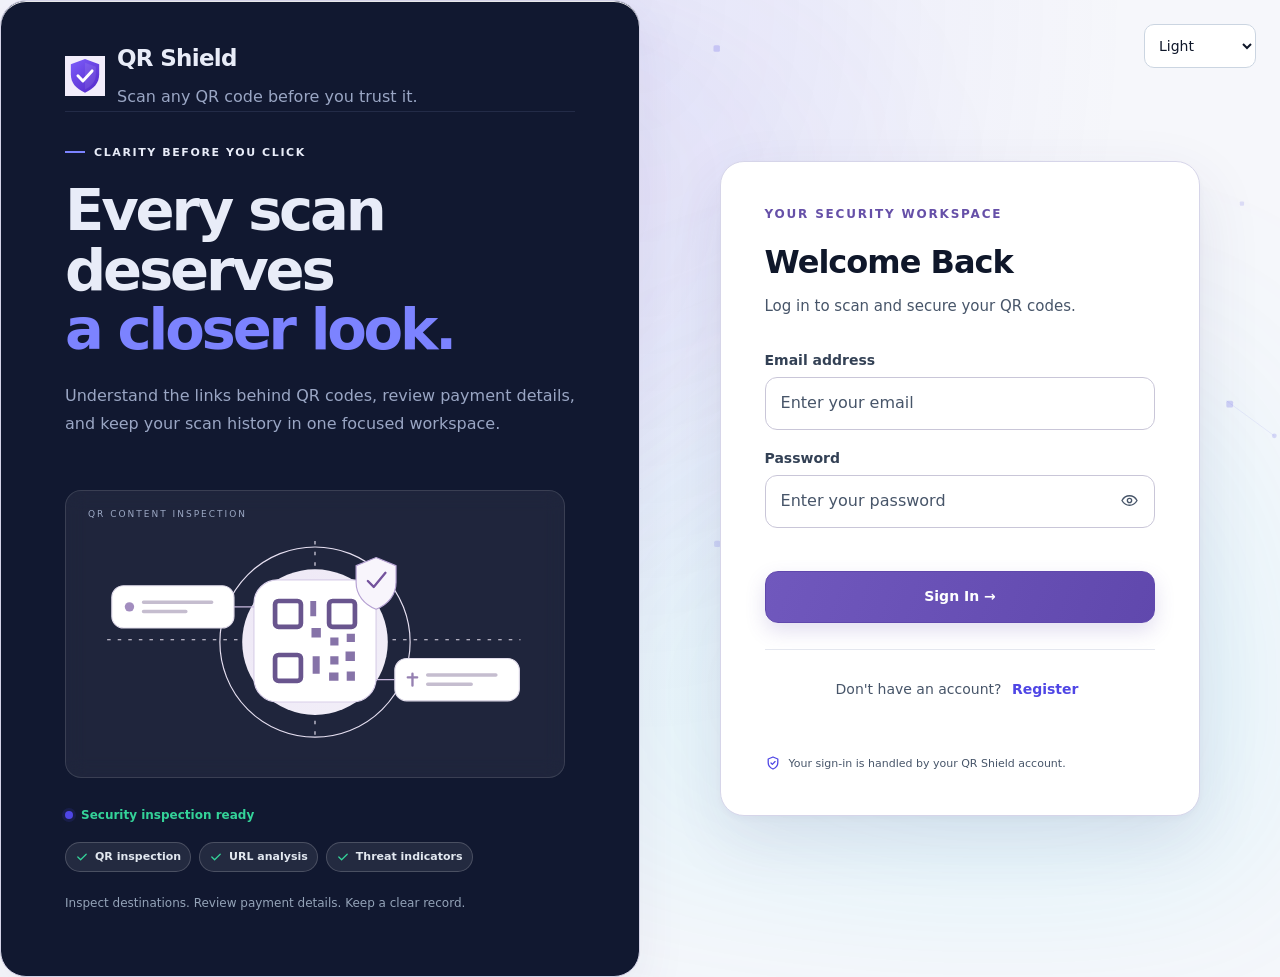
==== commit ebf8e510: "Improve mobile UI and implement login-first flow" ====
--- a/frontend/index.html
+++ b/frontend/index.html
@@ -5,6 +5,13 @@
     <meta name="viewport" content="width=device-width, initial-scale=1">
     <meta name="description" content="Check QR destinations before opening them. Scan a QR code or review a website with QR Shield.">
     <title>QR Shield · Scan before you trust</title>
+    <script>
+        try {
+            if (!localStorage.getItem("access_token")) window.location.replace("login.html");
+        } catch (_) {
+            window.location.replace("login.html");
+        }
+    </script>
     <script src="theme.js"></script>
     <link rel="stylesheet" href="navigation.css">
     <link rel="stylesheet" href="theme.css">
@@ -14,6 +21,7 @@
     <script src="navigation.js" defer></script>
 <meta name="theme-color" content="#F3F0FF">
 <link rel="manifest" href="./manifest.json">
+<link rel="icon" type="image/svg+xml" href="./icons/qr-shield-mark.svg">
 <link rel="icon" type="image/png" sizes="192x192" href="./icons/qr-shield-192.png">
 <link rel="apple-touch-icon" href="./icons/qr-shield-192.png">
 <script src="./bg-network.js" defer></script>
@@ -22,9 +30,7 @@
 <body data-page="home">
     <header class="qs-header">
         <a class="qs-brand" href="index.html" aria-label="QR Shield home">
-            <span class="qs-brand-mark" aria-hidden="true">
-                <svg viewBox="0 0 24 24" fill="none" stroke="currentColor" stroke-width="1.8" stroke-linecap="round" stroke-linejoin="round"><path d="M12 3 19 6v5c0 4.7-2.9 8.1-7 10-4.1-1.9-7-5.3-7-10V6l7-3Z"/><path d="m9 12 2 2 4-4"/></svg>
-            </span>
+            <span class="qs-brand-mark" aria-hidden="true"><img src="./icons/qr-shield-mark.svg" alt=""></span>
             <span class="qs-brand-copy"><span class="qs-brand-name">QR Shield</span><span class="qs-brand-subtitle">Scan before you trust</span></span>
         </a>
         <button class="qs-menu-toggle" type="button" aria-label="Open navigation menu" aria-controls="primary-navigation" aria-expanded="false"><span class="qs-menu-icon" aria-hidden="true"></span></button>
--- a/frontend/navigation.css
+++ b/frontend/navigation.css
@@ -2,8 +2,8 @@
 html:not(.show-experimental-ml) .qs-nav-link[href="experimental-warning.html"] { display:none !important; }
 .qs-header { box-sizing:border-box; background:var(--sidebar-bg,var(--surface,#fff)); color:var(--ink); z-index:100; }
 .qs-brand { display:flex; align-items:center; gap:12px; color:inherit; text-decoration:none; min-width:0; }
-.qs-brand-mark { display:grid; place-items:center; width:42px; height:42px; flex:0 0 42px; background:linear-gradient(135deg, #4F46E5 0%, #7C3AED 100%); box-shadow:0 4px 12px rgba(79, 70, 229, 0.28); color:var(--action-ink,#fff); border-radius:12px; }
-.qs-brand-mark svg { display:block; width:24px; height:24px; }
+.qs-brand-mark { display:grid; place-items:center; width:42px; height:42px; flex:0 0 42px; }
+.qs-brand-mark img { display:block; width:100%; height:100%; object-fit:contain; }
 .qs-brand-name { display:block; color:var(--ink); font-size:19px; font-weight:750; letter-spacing:-.5px; line-height:1.3; }
 .qs-brand-subtitle { display:block; margin-top:3px; font-size:12px; color:var(--muted); line-height:1.4; }
 .qs-nav-links { display:flex; flex-direction:column; gap:6px; min-width:0; min-height:0; margin:0; }
--- a/frontend/product-ux.css
+++ b/frontend/product-ux.css
@@ -417,7 +417,7 @@
     .qs-brand-mark { width:36px !important; height:36px !important; flex-basis:36px !important; }
     .qs-brand-name { font-size:16px !important; }
     .qs-brand-subtitle { font-size:10px !important; }
-    .qs-theme-toggle,.qs-menu-toggle { width:40px !important; height:40px !important; flex-basis:40px !important; }
+    .qs-theme-toggle,.qs-menu-toggle { width:44px !important; height:44px !important; flex-basis:44px !important; }
     .qs-nav-links { inset:64px 0 auto !important; height:calc(100dvh - 64px) !important; }
     .home-actions { flex-direction:column; }
     .home-actions a { width:100%; }
--- a/frontend/premium-redesign.css
+++ b/frontend/premium-redesign.css
@@ -2821,3 +2821,116 @@
 body[data-page] .qs-nav-link:not([aria-current="page"]):focus-visible {
     opacity: 1;
 }
+
+body[data-page] { min-width: 0; overflow-x: clip; }
+body[data-page] :is(main.app-workspace, main.scanner-shell, main.website-shell, main.experimental-main) {
+    min-width: 0;
+    max-width: 100%;
+}
+.qs-brand { gap: 10px; }
+.qs-brand-mark { width: 42px; height: 42px; flex-basis: 42px; }
+.qs-brand-copy { min-width: 0; }
+.qs-nav-link { min-height: 48px; }
+.header-shield-badge { background: transparent !important; box-shadow: none !important; }
+.header-shield-badge img { display: block; width: 100%; height: 100%; object-fit: contain; }
+
+@media (max-width: 600px) {
+    .website-check-heading { align-items: flex-start; flex-direction: column; gap: 6px; }
+    .website-check-heading strong { min-width: 0; line-height: 1.45; }
+    .website-check-status { max-width: 100%; white-space: normal; overflow-wrap: anywhere; }
+    .website-report-actions { align-items: stretch; }
+    .website-report-actions > :is(button, a) { display: flex; width: 100%; min-width: 0; justify-content: center; }
+    body[data-page=website-checker] .website-results { padding-bottom: calc(18px + env(safe-area-inset-bottom, 0px)); }
+
+    body[data-page=scan] .simple-security-checks > li {
+        grid-template-columns: 22px minmax(0, 1fr);
+        align-items: start;
+        gap: 7px 10px;
+        min-height: 0;
+    }
+    body[data-page=scan] .simple-security-checks .result-check-copy { grid-column: 2; }
+    body[data-page=scan] .simple-security-checks strong { font-size: 14px; line-height: 1.45; overflow-wrap: anywhere; }
+    body[data-page=scan] .simple-security-checks .result-check-icon { width: 22px; height: 22px; }
+    body[data-page=scan] .simple-security-checks .result-status-chip {
+        grid-column: 2;
+        justify-self: start;
+        align-self: start;
+        max-width: 100%;
+        padding: 3px 8px;
+        border: 1px solid var(--line);
+        border-radius: 999px;
+        background: var(--surface-soft);
+        font-size: 12px;
+        line-height: 1.4;
+        text-align: left;
+        white-space: normal;
+        overflow-wrap: anywhere;
+    }
+    body[data-page=scan] .simple-security-check-detail { min-width: 0; grid-column: auto; }
+    body[data-page=scan] .results-actions {
+        position: static;
+        z-index: auto;
+        bottom: auto;
+        display: flex;
+        flex-direction: column;
+        align-items: stretch;
+        gap: 10px;
+        margin: 0;
+        padding-bottom: env(safe-area-inset-bottom, 0px);
+        background: transparent;
+        box-shadow: none;
+        backdrop-filter: none;
+    }
+    body[data-page=scan] .results-actions-main,
+    body[data-page=scan] .results-actions-tools { display: grid; width: 100%; min-width: 0; gap: 10px; }
+    body[data-page=scan] .results-actions-main { grid-template-columns: minmax(0, 1fr); }
+    body[data-page=scan] .results-actions-tools { grid-template-columns: repeat(3, minmax(0, 1fr)); }
+    body[data-page=scan] .results-actions button { min-width: 0; width: 100%; }
+    body[data-page=scan] #results-card { padding-bottom: calc(18px + env(safe-area-inset-bottom, 0px)); }
+    body[data-page=website-checker] .website-report-actions {
+        position: static;
+        z-index: auto;
+        bottom: auto;
+        margin: 0;
+        background: transparent;
+        box-shadow: none;
+        backdrop-filter: none;
+    }
+}
+
+@media (max-width: 480px) {
+    .qs-brand { gap: 8px; }
+    .qs-brand-mark { width: 36px; height: 36px; flex-basis: 36px; }
+    .qs-brand-name { font-size: 17px; }
+    .qs-brand-subtitle { max-width: 36vw; font-size: 10px; white-space: nowrap; overflow: hidden; text-overflow: ellipsis; }
+    .qs-menu-toggle { width: 44px; height: 44px; flex: 0 0 44px; }
+    .qs-nav-links .qs-nav-link { min-height: 48px; }
+    body[data-page] :is(main.app-workspace, main.scanner-shell, main.website-shell, main.experimental-main) {
+        padding-bottom: calc(32px + env(safe-area-inset-bottom, 0px));
+    }
+    body[data-page=dashboard] .summary-grid,
+    body[data-page=dashboard] .insights-grid { grid-template-columns: repeat(2, minmax(0, 1fr)); gap: 12px; }
+    body[data-page=dashboard] .stat { min-height: 0; padding: 14px; gap: 8px; }
+    body[data-page=dashboard] .stat-top-left { gap: 8px; }
+    body[data-page=dashboard] .stat-icon { width: 34px; height: 34px; flex-basis: 34px; }
+    body[data-page=dashboard] .stat-label { font-size: 12px; line-height: 1.35; }
+    body[data-page=dashboard] .stat-value { font-size: 29px; letter-spacing: -.8px; }
+    body[data-page=dashboard] .stat-subtext { font-size: 11px; line-height: 1.45; }
+    body[data-page=dashboard] .analytics-grid > .card { min-height: 0; padding: 16px; }
+    body[data-page=dashboard] .activity-card .section-heading { align-items: flex-start; flex-direction: column; gap: 8px; }
+    body[data-page=dashboard] .activity-summary { max-width: none; text-align: left; }
+    body[data-page=dashboard] .activity-chart { margin: 10px 0 0; }
+    body[data-page=dashboard] .activity-grid-label { font-size: 25px; }
+    body[data-page=dashboard] .activity-day-label { font-size: 25px; }
+    body[data-page=dashboard] .activity-today-label { font-size: 22px; }
+    body[data-page=dashboard] .legend-row { grid-template-columns: minmax(0, 1fr) auto minmax(30px, 38px); gap: 7px; font-size: 12px; }
+    body[data-page=dashboard] .legend-percent { font-size: 11px; }
+}
+
+@media (max-width: 359px) {
+    .qs-header { padding-right: 12px; padding-left: 12px; }
+    .qs-brand-subtitle { display: none; }
+    body[data-page=dashboard] .stat { padding: 12px; }
+    body[data-page=dashboard] .activity-grid-label { font-size: 23px; }
+    body[data-page=dashboard] .activity-day-label { font-size: 23px; }
+}
